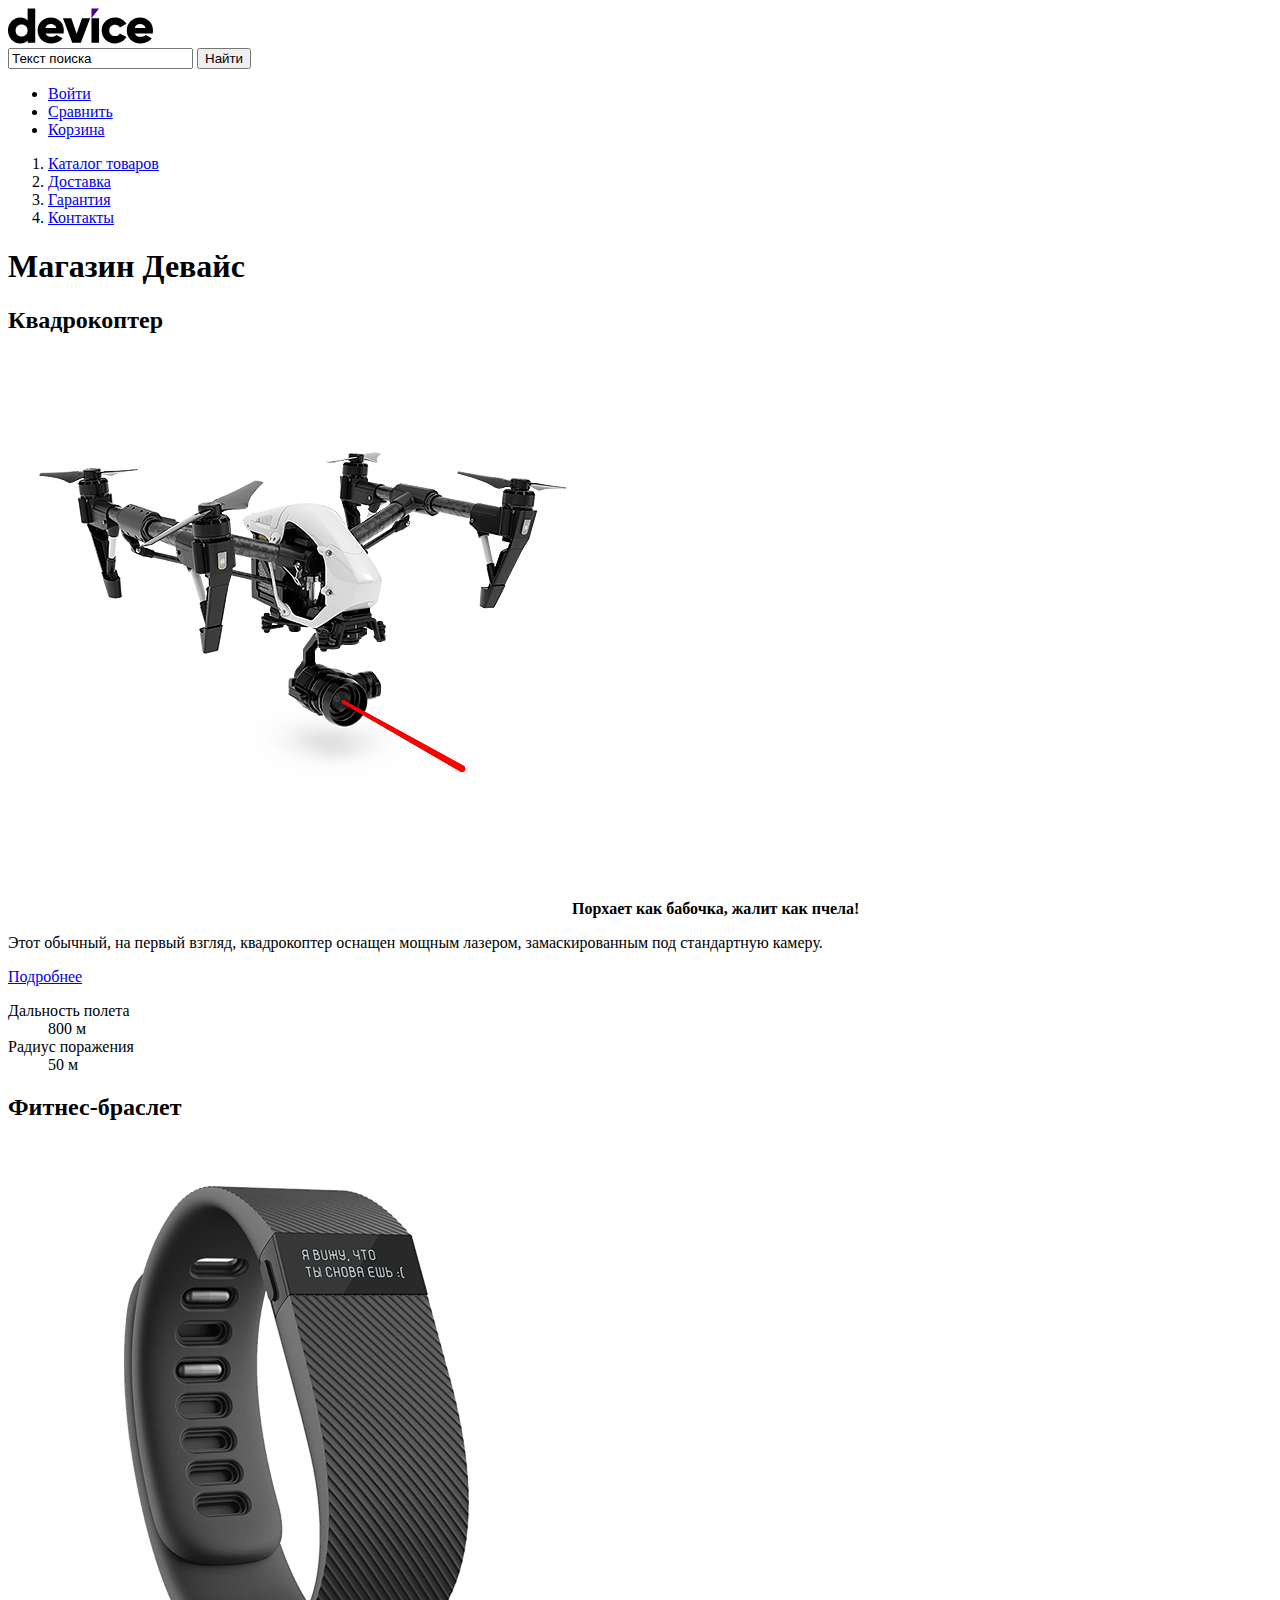
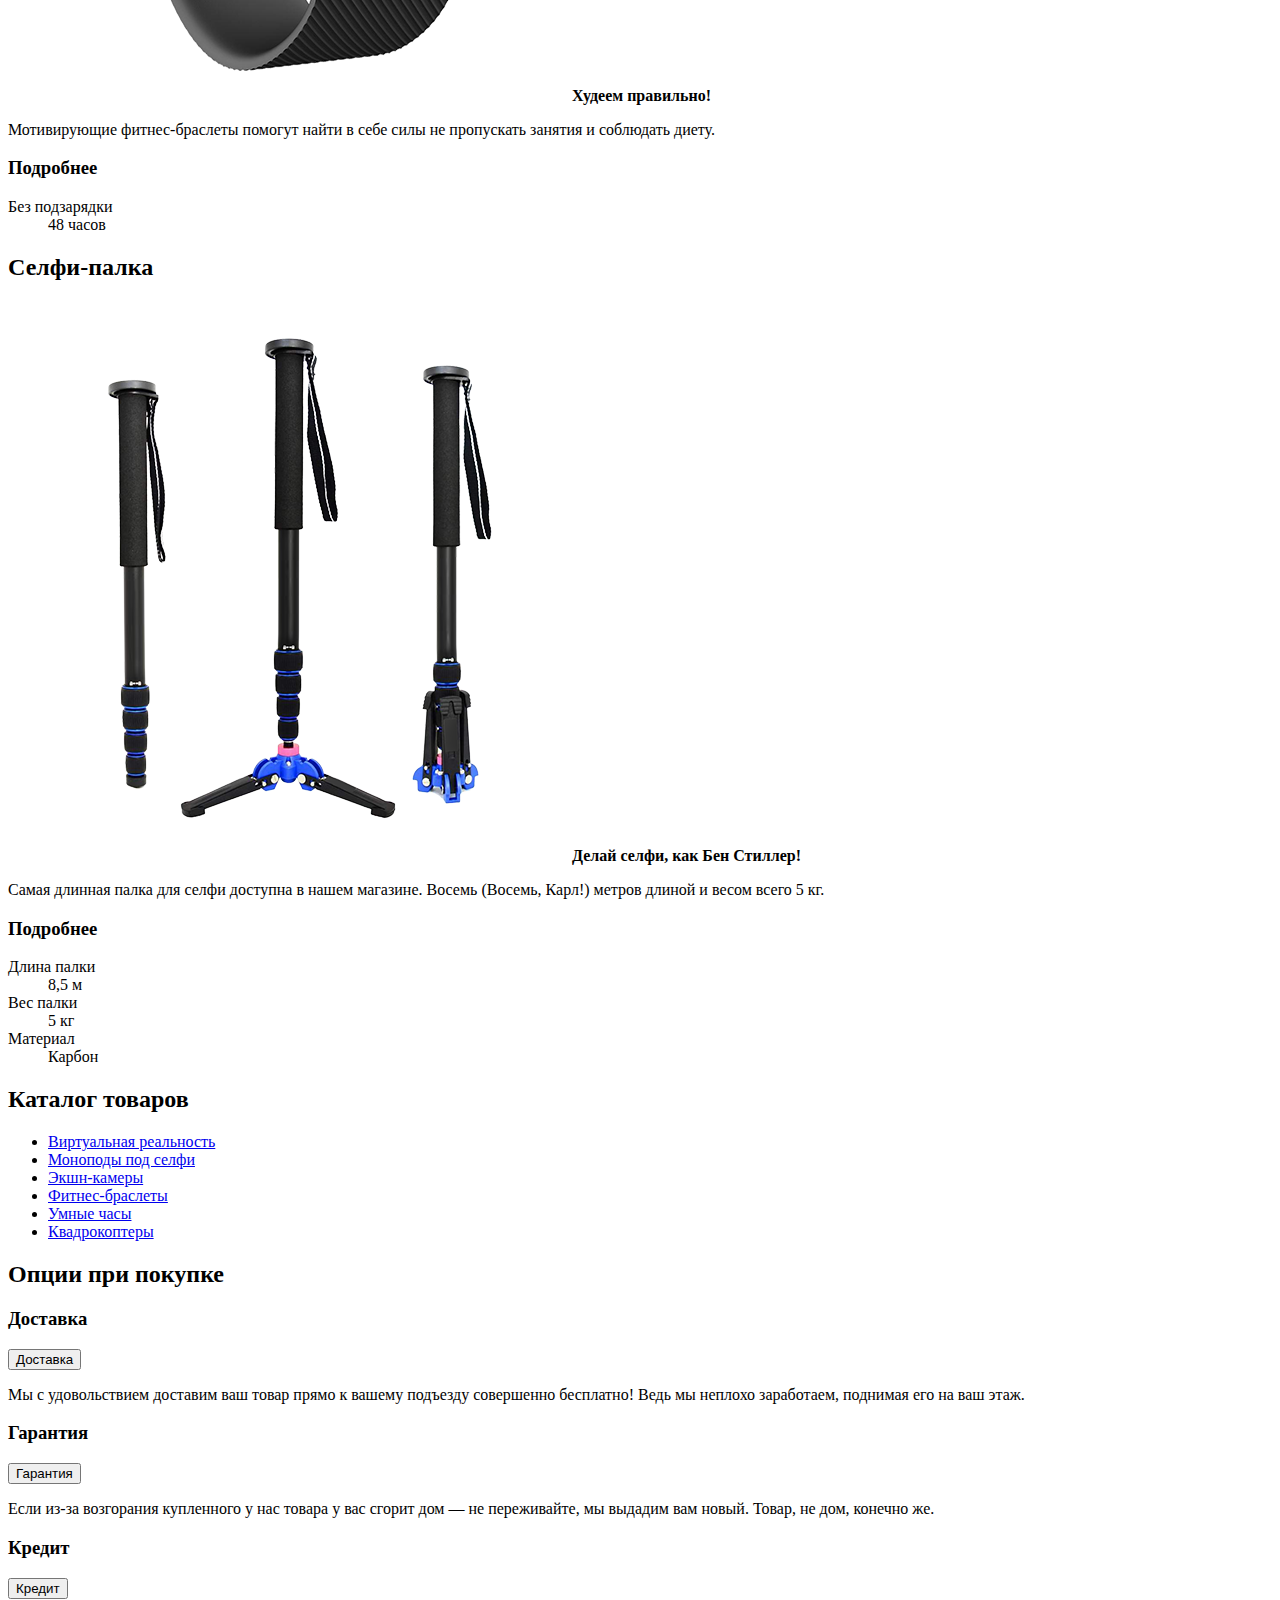
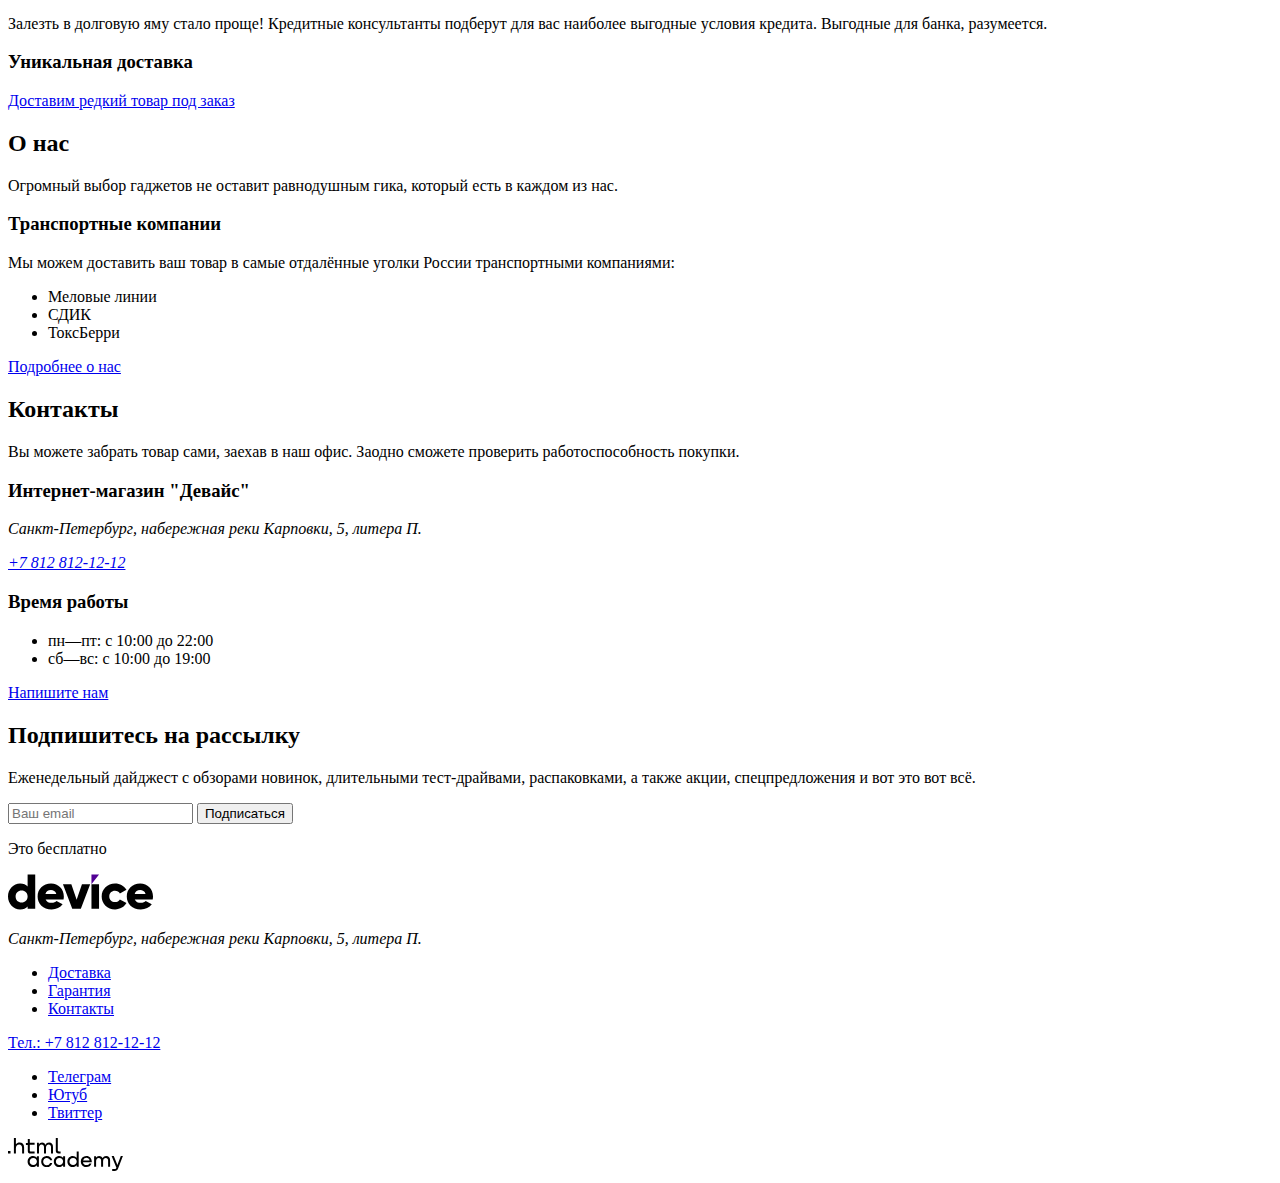
==== index.html @ fd59ac89 "add images" ====
<!DOCTYPE html>
<html lang="ru">
  <head>
    <meta charset="utf-8">
    <title>Девайс</title>
  </head>
  <body>
    <header class="page-header">
      <nav class="navigation">
        <a href="index.html"><img class="logo" src="images/device_logo.svg" width="145" height="36" alt="Логотип магазина Девайс"></a>
        <form class="search-form"><input type="search" value="Текст поиска" class="navigation-search">
        <input type="button" value="Найти">
        </form>
        <ul class="navigation-list navigation-user">
          <li class="navigation-item"><a class="navigation-link" href="#">Войти</a></li>
          <li class="navigation-item"><a class="navigation-link" href="#">Сравнить</a></li>
          <li class="navigation-item"><a class="navigation-link" href="#">Корзина</a></li>
        </ul>
        <ol class="navigation-list">
          <li class="navigation-item"><a class="'navigaion-link" href="catalog.html">Каталог товаров</a></li>
          <li class="'navigation-item"><a class="'navigaion-link" href="#">Доставка</a></li>
          <li class="navigation-item"><a class="'navigaion-link" href="#">Гарантия</a></li>
          <li class="navigation-item"><a class="'navigaion-link" href="#">Контакты</a></li>
        </ol>
      </nav>
    </header>
    <main class="main-index">
      <h1 class="shop-title visually-hidden">Магазин Девайс</h1>
      <section class="slider-1-description">
        <h2 class="slider-1-title visually-hidden">Квадрокоптер</h2>
        <img class="slider-1-image" src="images/quadrocopter.png" width="560" height="560" alt="Квадрокоптер">
        <strong class="slider-1-commercial-slogan">Порхает как бабочка, жалит как пчела!</strong>
        <p>Этот обычный, на первый взгляд, квадрокоптер оснащен мощным лазером, замаскированным под стандартную камеру.</p>
        <a class="slider-1-link" href="#">Подробнее</a>
        <dl class="slider-1-description-list">
          <dt class="slider-1-description-term"> Дальность полета</dt>
          <dd class="slider-1-description-definition">800 м</dd>
          <dd class="slider-1-description-definition">
          <dt class="slider-1-description-term">Радиус поражения</dt>
          <dd class="slider-1-description-definition">50 м</dd>
        </dl>
      </section>
      <section class="slider-2-description visually-hidden">          <!--Вопрос про visually hidden достаточно ли его указать только в section?-->
        <h2 class="slider-2-title">Фитнес-браслет</h2>
        <img class="slider-2-image" src="images/fitness_bracelet.png" width="560" height="560" alt="Фитнес-браслет">
        <strong class="slider-2-commercial-slogan">Худеем правильно!</strong>
        <p>Мотивирующие фитнес-браслеты помогут найти в себе силы не пропускать занятия и соблюдать диету.</p>
        <h3 class="slider-2-more-info">Подробнее</h3>
        <dl class="slider-2-description-list">
          <dt class="slider-2-description-term">Без подзарядки</dt>
          <dd class="slider-2-description-definition">48 часов</dd>
        </dl>
      </section>
      <section class="slider-3-description visually-hidden">
        <h2 class="slider-3-title">Селфи-палка</h2>
        <img class="slider-3-image" src="images/selfie_sticks.png" width="560" height="560" alt="Селфи-палки">
        <strong class="slider-3-commercial-slogan">Делай селфи, как Бен Стиллер!</strong>
        <p>Самая длинная палка для селфи доступна в нашем магазине. Восемь (Восемь, Карл!) метров длиной и весом всего 5 кг.</p>
        <h3 class="slider-3-more-info">Подробнее</h3>
        <dl class="slider-3-description-list">
          <dt class="slider-3-description-term">Длина палки</dt>
          <dd class="slider-3-description-definition">8,5 м</dd>
          <dt class="slider-3-description-term">Вес палки</dt>
          <dd class="slider-3-description-definition">5 кг</dd>
          <dt class="slider-3-description-term">Материал</dt>
          <dd class="slider-3-description-definition">Карбон</dd>
        </dl>
      </section>
      <section class="catalog-main">
        <h2 class="catalog-main-title visually-hidden">Каталог товаров</h2>
        <ul class="catalog-main-list">
          <li class="catalog-main-item"><a href="#"><img class="image" src="" alt="">Виртуальная реальность</a></li>
          <li class="catalog-main-item"><a href="#"><img class="image" src="" alt="">Моноподы под селфи</a></li>
          <li class="catalog-main-item"><a href="#"><img class="image" src="" alt="">Экшн-камеры</a></li>
          <li class="catalog-main-item"><a href="#"><img class="image" src="" alt="">Фитнес-браслеты</a></li>
          <li class="catalog-main-item"><a href="#"><img class="image" src="" alt="">Умные часы</a></li>
          <li class="catalog-main-item"><a href="#"><img class="image" src="" alt="">Квадрокоптеры</a></li>
        </ul>
      </section>
      <section class="options">
        <h2 class="options-title">Опции при покупке</h2>
        <h3 class="visually-hidden">Доставка</h3>
        <button class="options-delivery" type="button">
          <span class="options-delivery-text">Доставка</span>
        </button>
        <p class="options-delivery-info">Мы с удовольствием доставим ваш товар прямо к вашему подъезду совершенно бесплатно! 
          Ведь мы неплохо заработаем, поднимая его на ваш этаж.</p>
        <h3 class="visually-hidden">Гарантия</h3>
        <button class="options-guarantee" type="button">
          <span class="options-guarantee-text">Гарантия</span>
        </button>
        <p class="options-delivery-info">Если из-за возгорания купленного у нас товара у вас
          сгорит дом — не переживайте, мы выдадим вам новый. Товар, не дом, конечно же.</p>
        <h3 class="visually-hidden">Кредит</h3>
        <button class="options-credit" type="button">
          <span class="options-credit-text">Кредит</span>
        </button>
        <p class="options-delivery-info">Залезть в долговую яму стало проще! 
          Кредитные консультанты подберут для вас наиболее выгодные условия кредита. Выгодные для банка, разумеется.</p>  
      </section>
      <section class="unique-delivery">
        <h3 class="visually-hidden">Уникальная доставка</h3>
        <a class="unique-delivery-link" href="#">Доставим редкий товар под заказ</a>
      </section>
      <section class="about">
        <h2 class="about-title">О нас</h2>
        <p class="about-items-info"> Огромный выбор гаджетов не оставит равнодушным гика, который есть в каждом из нас.</p>
        <h3 class="about-subtitle visually-hidden">Транспортные компании</h3>
        <p class="about-delivery-info">Мы можем доставить ваш товар в самые отдалённые уголки России транспортными компаниями:</p>
        <ul class="about-delivery-list">
          <li class="about-delivery-item">Меловые линии</li>
          <li class="about-delivery-item">СДИК</li>
          <li class="about-delivery-item">ТоксБерри</li>
        </ul>
        <a class="about-link" href="#">Подробнее о нас</a>
      </section>
      <section class="contacts">
        <h2 class="contacts-title">Контакты</h2>
        <p class="contacts-pickup-info">Вы можете забрать товар сами, заехав в наш офис. Заодно сможете проверить работоспособность покупки.</p>
        <h3 class="contacts-subtitle">Интернет-магазин "Девайс"</h3>
        <address class="contacts-address">
          <p class="contacts-address-text">Санкт-Петербург, набережная реки Карповки, 5, литера П.</p>
          <a class="contacts-phone" href="tel:+78128121212">+7 812 812-12-12</a>
        </address>
        <h3 class="contacts-subtitle">Время работы</h3>
        <ul class="contacts-schedule">
          <li class="contacts-schedule-item">пн—пт: с 10:00 до 22:00</li>
          <li class="contacts-schedule-item">сб—вс: с 10:00 до 19:00</li>
        </ul>
        <a class="button button-write" href="#">Напишите нам</a>
      </section>
      <section class="subscription">
        <h2 class="subscription-title">Подпишитесь на рассылку</h2>
        <p class="subscription-info">Еженедельный дайджест с обзорами новинок,
          длительными тест-драйвами, распаковками, а также акции, спецпредложения и вот это вот всё.</p>
        <form class="subscription-form">
        <input type="email" id="email" name="email" placeholder="Ваш email">
        <button type="submit">Подписаться</button>
        </form>
        <p class="subscription-additional-info">Это бесплатно</p>
      </section>
    </main>
    <footer class="page-footer">
      <img class="footer=logo" src="images/device_logo.svg" width="145" height="36" alt="Логотип магазина Девайс">
      <address class="footer-adress">
        <p class="footer-adress-info">Санкт-Петербург, набережная реки Карповки, 5, литера П.</p>
      </address>
      <ul class="footer-list">
        <li class="footer-item"> <a class="footer-link" href="#">Доставка</a></li>
        <li class="footer-item"><a class="footer-link" href="#">Гарантия</a></li>
        <li class="footer-item"><a class="footer-link" href="#">Контакты</a></li>
      </ul>
      <a class="phone" href="tel:+78128121212"> Тел.: +7 812 812-12-12</a>

      <ul class="footer-social-list">
        <li class="footer-social-item">
          <a class="button" href="https://t.me/htmlacademy" target="_blank">
            <span class="visually hidden">Телеграм</span>
          </a>
        </li>
        <li class="footer-social-item">
          <a class="button" href="https://www.youtube.com/user/htmlacademyru" target="_blank">
            <span class="visually hidden">Ютуб</span>
          </a>
        </li>
        <li class="footer-social-item">
          <a class="button" href="https://twitter.com/htmlacademy_ru" target="_blank">
            <span class="visually hidden">Твиттер</span>
          </a>
        </li>
      </ul>
      <a class="htmlacademy-link" href="https://htmlacademy.ru/" target="_blank"><img class="logo-htmlacademy" src="images/htmlacademy_logo.svg" width="115" height="33" alt="Логотип Htmlacademy"></a>
    </footer>
  </body>
</html>
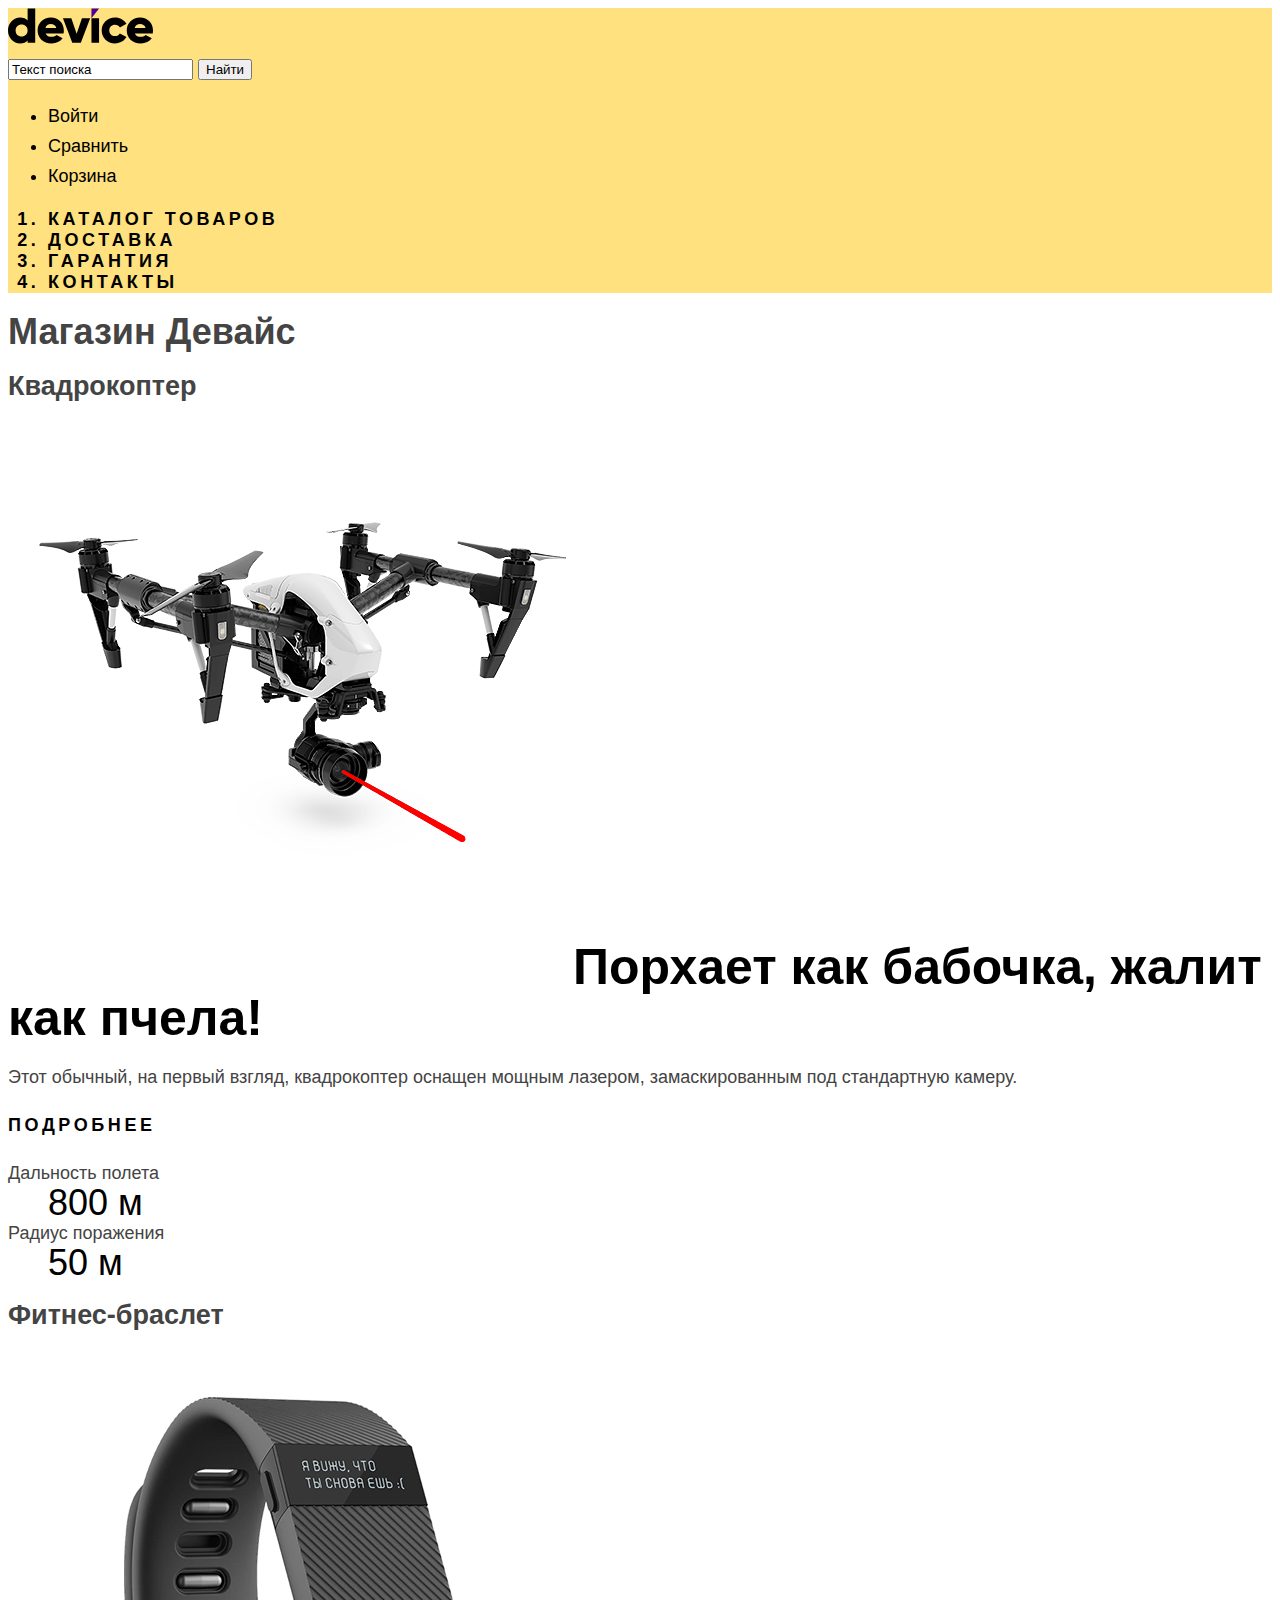
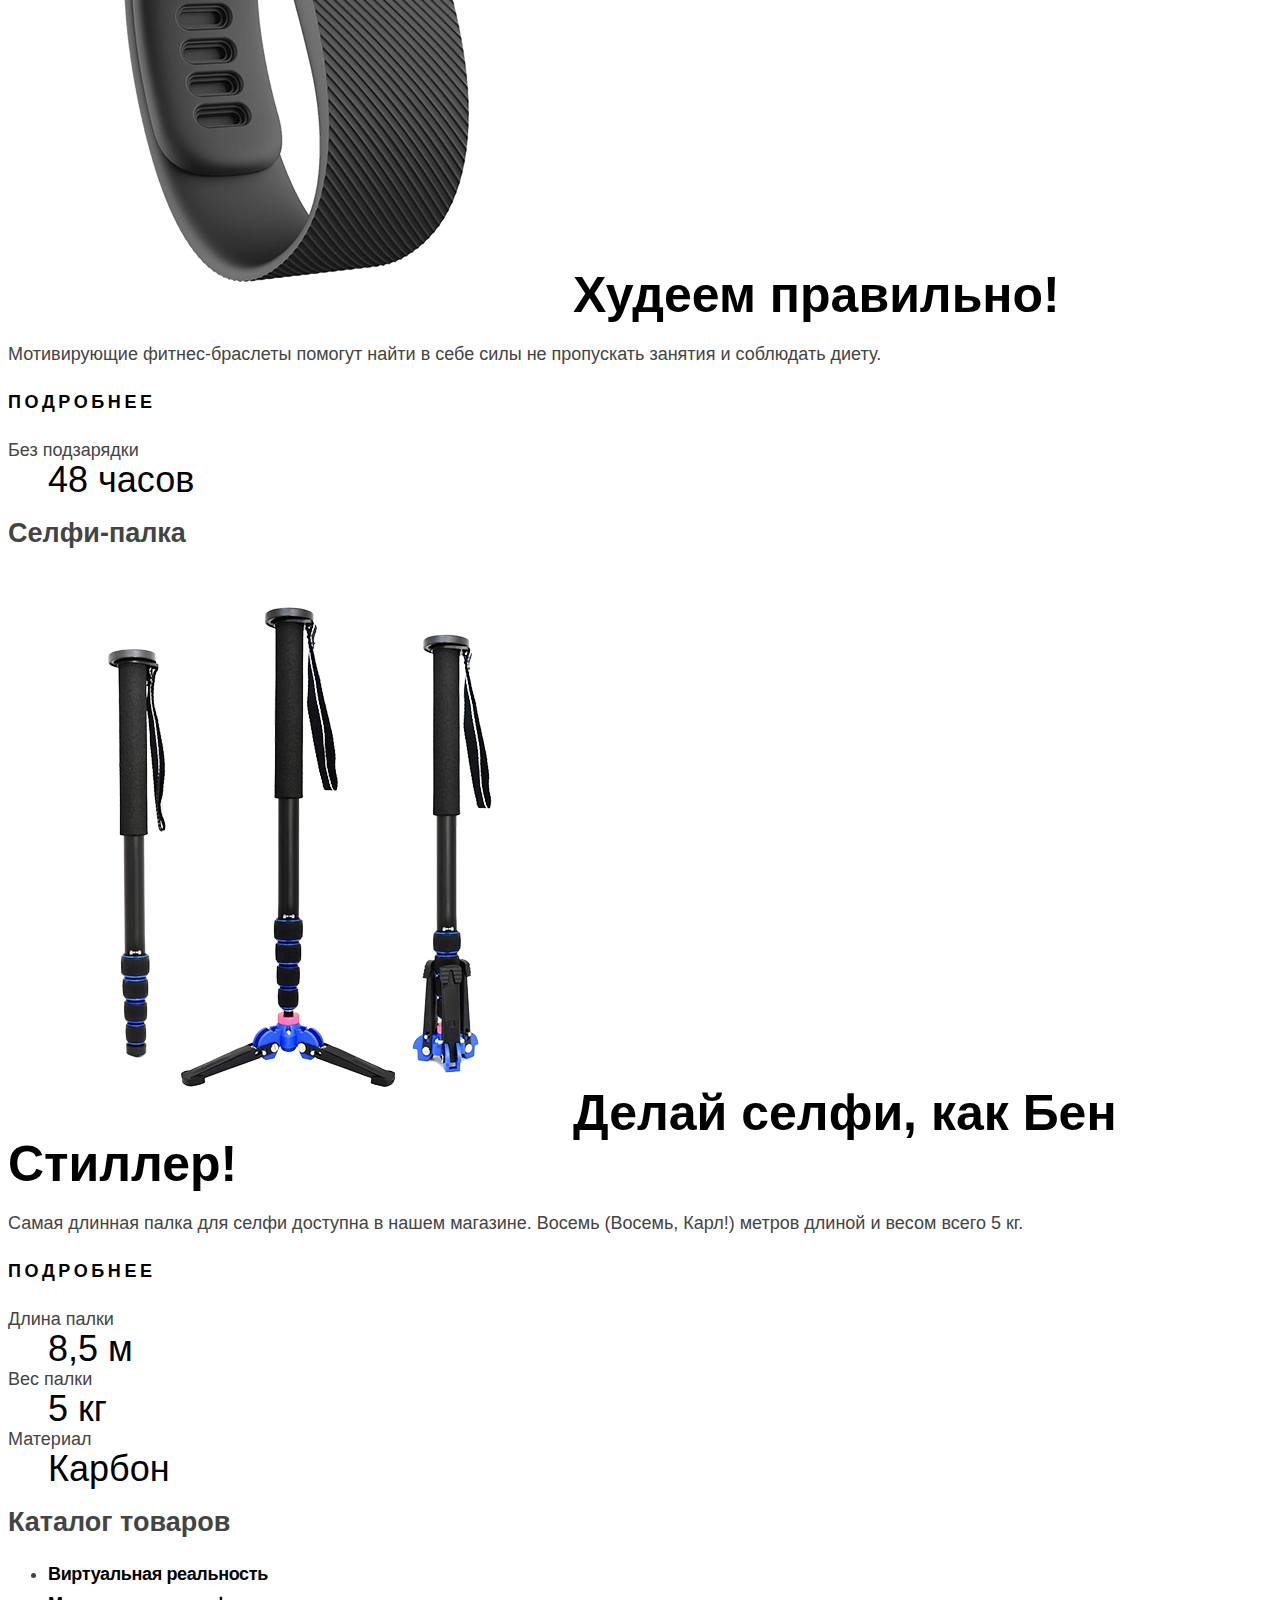
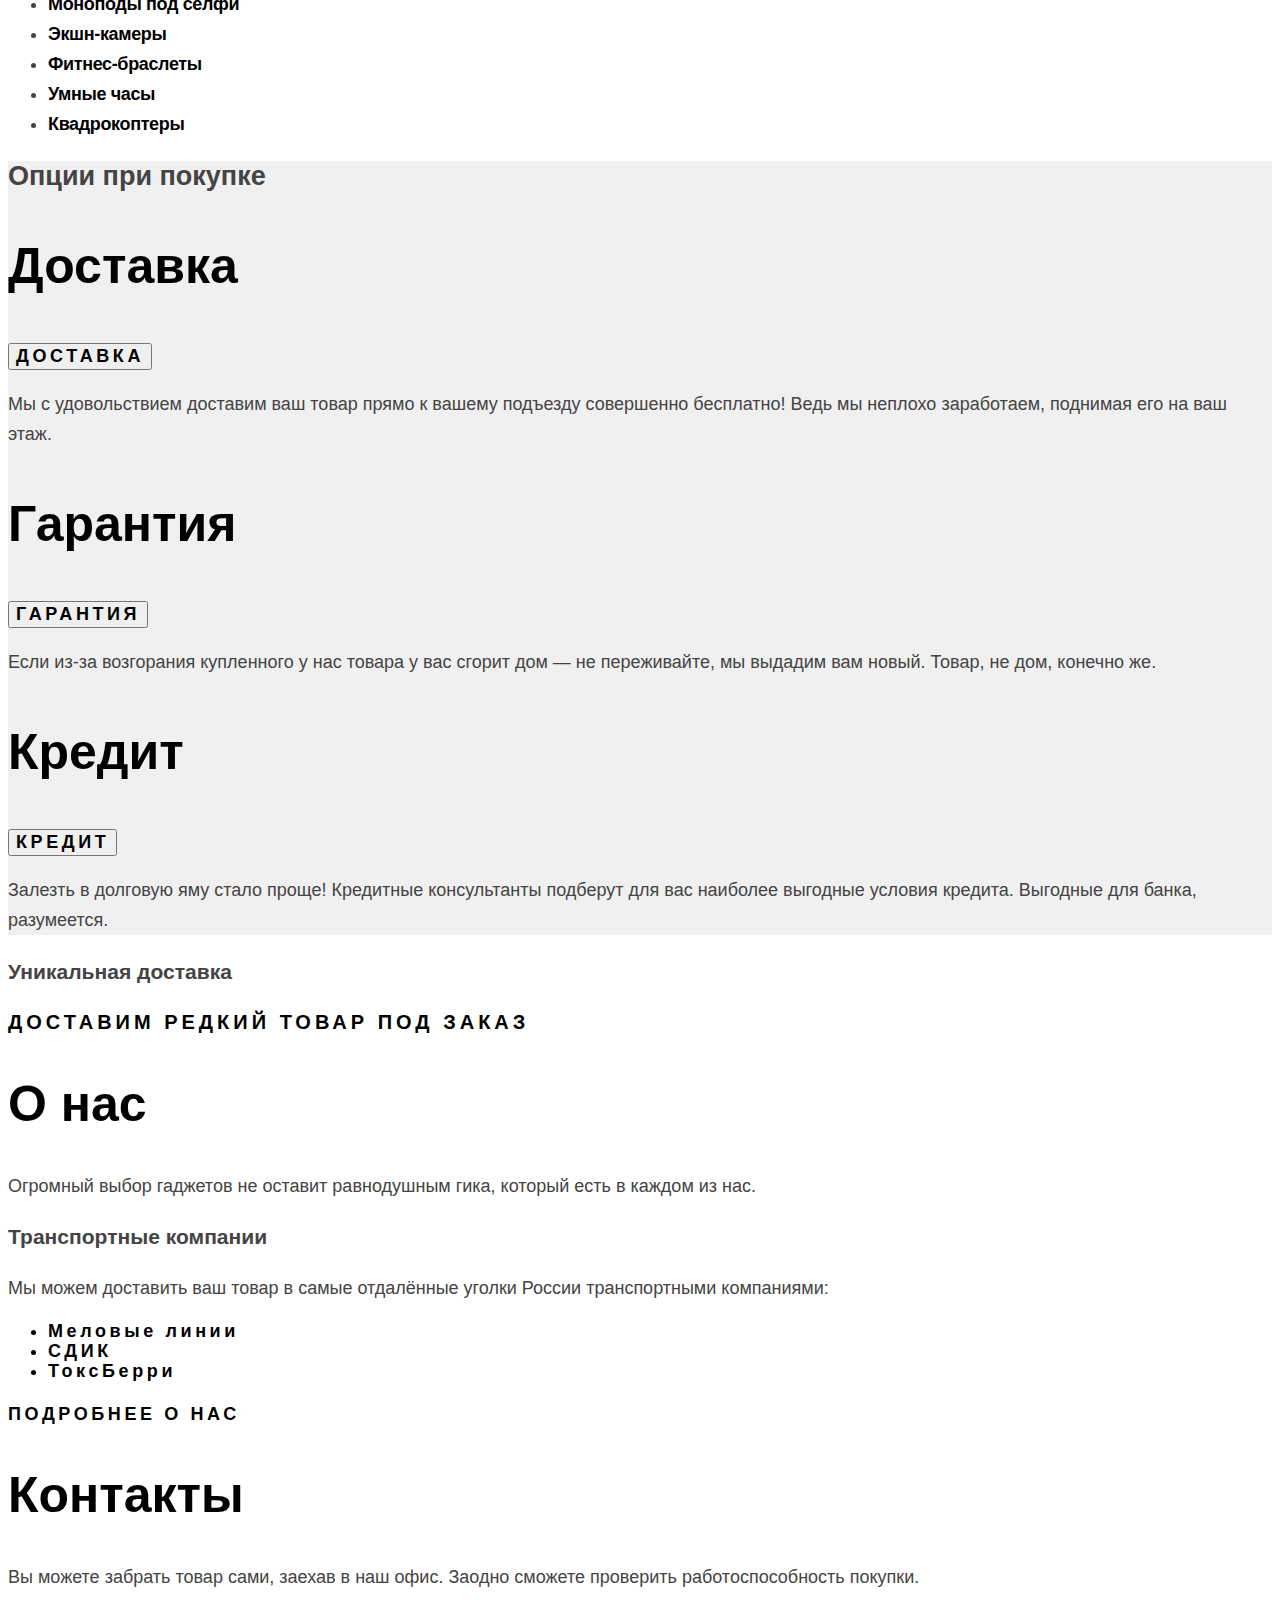
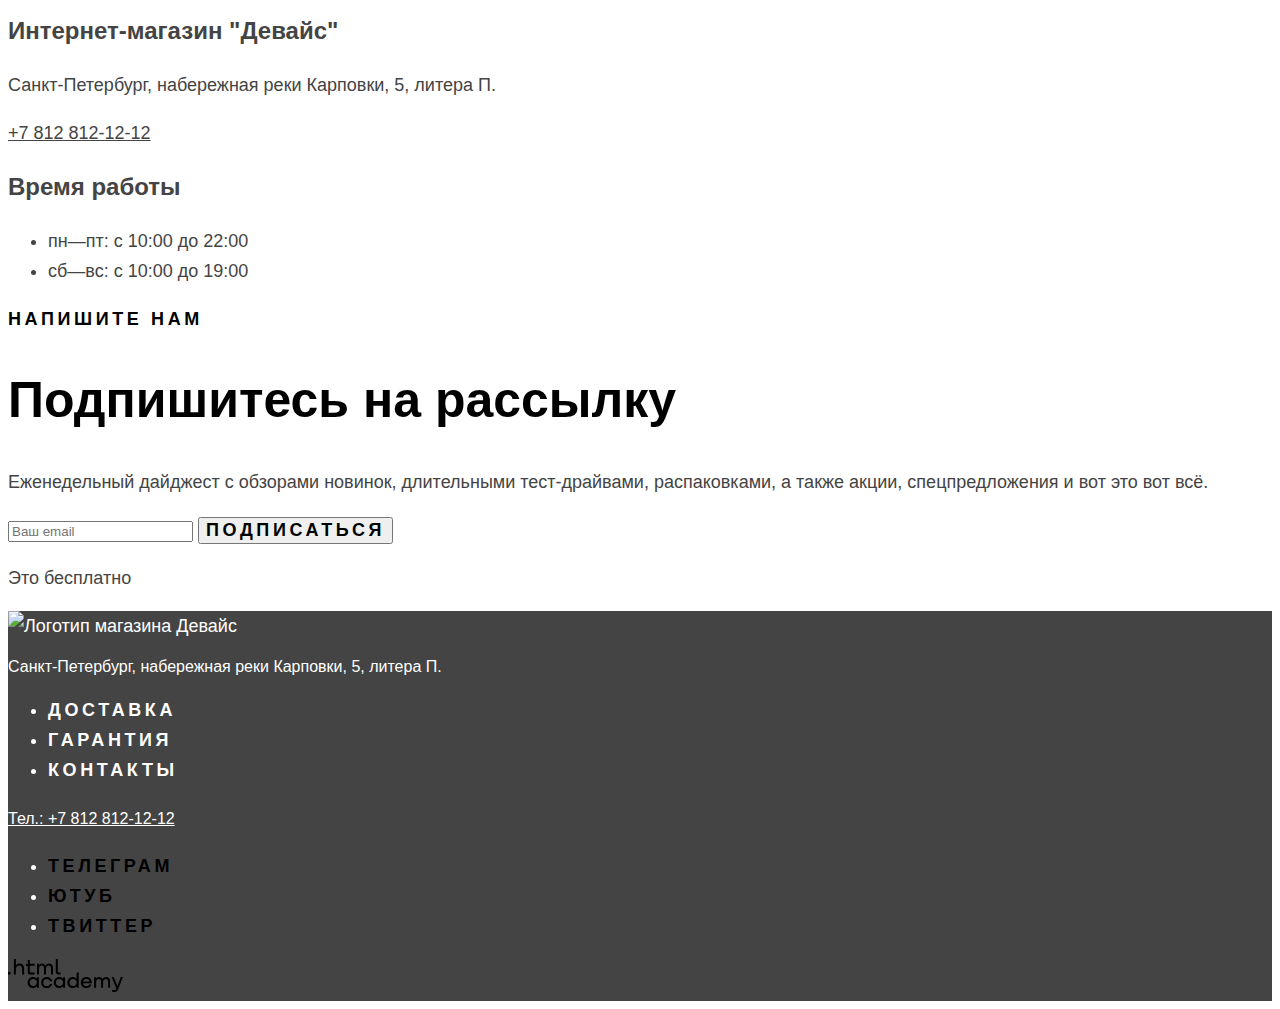
==== commit 98d31df7: "mistakes in classes (h3 and button) and styles" ====
--- a/index.html
+++ b/index.html
@@ -3,24 +3,25 @@
   <head>
     <meta charset="utf-8">
     <title>Девайс</title>
+    <link rel="stylesheet" href="styles/styles.css">
   </head>
   <body>
     <header class="page-header">
       <nav class="navigation">
         <a href="index.html"><img class="logo" src="images/device_logo.svg" width="145" height="36" alt="Логотип магазина Девайс"></a>
         <form class="search-form"><input type="search" value="Текст поиска" class="navigation-search">
-        <input type="button" value="Найти">
+          <input type="button" value="Найти">
         </form>
         <ul class="navigation-list navigation-user">
           <li class="navigation-item"><a class="navigation-link" href="#">Войти</a></li>
           <li class="navigation-item"><a class="navigation-link" href="#">Сравнить</a></li>
           <li class="navigation-item"><a class="navigation-link" href="#">Корзина</a></li>
         </ul>
-        <ol class="navigation-list">
-          <li class="navigation-item"><a class="'navigaion-link" href="catalog.html">Каталог товаров</a></li>
-          <li class="'navigation-item"><a class="'navigaion-link" href="#">Доставка</a></li>
-          <li class="navigation-item"><a class="'navigaion-link" href="#">Гарантия</a></li>
-          <li class="navigation-item"><a class="'navigaion-link" href="#">Контакты</a></li>
+        <ol class="navigation-list navigation-options">
+          <li class="navigation-item"><a class="navigation-link" href="catalog.html">Каталог товаров</a></li>
+          <li class="navigation-item"><a class="navigation-link" href="#">Доставка</a></li>
+          <li class="navigation-item"><a class="navigation-link" href="#">Гарантия</a></li>
+          <li class="navigation-item"><a class="navigation-link" href="#">Контакты</a></li>
         </ol>
       </nav>
     </header>
@@ -29,81 +30,84 @@
       <section class="slider-1-description">
         <h2 class="slider-1-title visually-hidden">Квадрокоптер</h2>
         <img class="slider-1-image" src="images/quadrocopter.png" width="560" height="560" alt="Квадрокоптер">
-        <strong class="slider-1-commercial-slogan">Порхает как бабочка, жалит как пчела!</strong>
-        <p>Этот обычный, на первый взгляд, квадрокоптер оснащен мощным лазером, замаскированным под стандартную камеру.</p>
-        <a class="slider-1-link" href="#">Подробнее</a>
-        <dl class="slider-1-description-list">
-          <dt class="slider-1-description-term"> Дальность полета</dt>
-          <dd class="slider-1-description-definition">800 м</dd>
-          <dd class="slider-1-description-definition">
-          <dt class="slider-1-description-term">Радиус поражения</dt>
-          <dd class="slider-1-description-definition">50 м</dd>
+        <strong class="section-title">Порхает как бабочка, жалит как пчела!</strong>
+        <p class="section-text">Этот обычный, на первый взгляд, квадрокоптер оснащен мощным лазером, замаскированным под стандартную камеру.</p>
+        <a class="button slider-link" href="#">Подробнее</a>
+        <dl class="description-list">
+          <dt class="description-term"> Дальность полета</dt>
+          <dd class="description-definition">800 м</dd>
+          <dd class="description-definition">
+          <dt class="description-term">Радиус поражения</dt>
+          <dd class="description-definition">50 м</dd>
         </dl>
       </section>
       <section class="slider-2-description visually-hidden">          <!--Вопрос про visually hidden достаточно ли его указать только в section?-->
         <h2 class="slider-2-title">Фитнес-браслет</h2>
         <img class="slider-2-image" src="images/fitness_bracelet.png" width="560" height="560" alt="Фитнес-браслет">
-        <strong class="slider-2-commercial-slogan">Худеем правильно!</strong>
-        <p>Мотивирующие фитнес-браслеты помогут найти в себе силы не пропускать занятия и соблюдать диету.</p>
-        <h3 class="slider-2-more-info">Подробнее</h3>
-        <dl class="slider-2-description-list">
-          <dt class="slider-2-description-term">Без подзарядки</dt>
-          <dd class="slider-2-description-definition">48 часов</dd>
+        <strong class="section-title">Худеем правильно!</strong>
+        <p class="section-text">Мотивирующие фитнес-браслеты помогут найти в себе силы не пропускать занятия и соблюдать диету.</p>
+        <a class="button slider-link" href="#">Подробнее</a>
+        <dl class="description-list">
+          <dt class="description-term">Без подзарядки</dt>
+          <dd class="description-definition">48 часов</dd>
         </dl>
       </section>
       <section class="slider-3-description visually-hidden">
         <h2 class="slider-3-title">Селфи-палка</h2>
         <img class="slider-3-image" src="images/selfie_sticks.png" width="560" height="560" alt="Селфи-палки">
-        <strong class="slider-3-commercial-slogan">Делай селфи, как Бен Стиллер!</strong>
-        <p>Самая длинная палка для селфи доступна в нашем магазине. Восемь (Восемь, Карл!) метров длиной и весом всего 5 кг.</p>
-        <h3 class="slider-3-more-info">Подробнее</h3>
-        <dl class="slider-3-description-list">
-          <dt class="slider-3-description-term">Длина палки</dt>
-          <dd class="slider-3-description-definition">8,5 м</dd>
-          <dt class="slider-3-description-term">Вес палки</dt>
-          <dd class="slider-3-description-definition">5 кг</dd>
-          <dt class="slider-3-description-term">Материал</dt>
-          <dd class="slider-3-description-definition">Карбон</dd>
+        <strong class="section-title">Делай селфи, как Бен Стиллер!</strong>
+        <p class="section-text">Самая длинная палка для селфи доступна в нашем магазине. Восемь (Восемь, Карл!) метров длиной и весом всего 5 кг.</p>
+        <a class="button slider-link" href="#">Подробнее</a>
+        <dl class="description-list">
+          <dt class="description-term">Длина палки</dt>
+          <dd class="description-definition">8,5 м</dd>
+          <dt class="description-term">Вес палки</dt>
+          <dd class="description-definition">5 кг</dd>
+          <dt class="description-term">Материал</dt>
+          <dd class="description-definition">Карбон</dd>
         </dl>
       </section>
       <section class="catalog-main">
         <h2 class="catalog-main-title visually-hidden">Каталог товаров</h2>
         <ul class="catalog-main-list">
-          <li class="catalog-main-item"><a href="#"><img class="image" src="" alt="">Виртуальная реальность</a></li>
-          <li class="catalog-main-item"><a href="#"><img class="image" src="" alt="">Моноподы под селфи</a></li>
-          <li class="catalog-main-item"><a href="#"><img class="image" src="" alt="">Экшн-камеры</a></li>
-          <li class="catalog-main-item"><a href="#"><img class="image" src="" alt="">Фитнес-браслеты</a></li>
-          <li class="catalog-main-item"><a href="#"><img class="image" src="" alt="">Умные часы</a></li>
-          <li class="catalog-main-item"><a href="#"><img class="image" src="" alt="">Квадрокоптеры</a></li>
+          <li class="catalog-main-item"><a class="button-catalog-link" href="#">Виртуальная реальность</a></li>
+          <li class="catalog-main-item"><a class="button-catalog-link" href="#">Моноподы под селфи</a></li>
+          <li class="catalog-main-item"><a class="button-catalog-link" href="#">Экшн-камеры</a></li>
+          <li class="catalog-main-item"><a class="button-catalog-link" href="#">Фитнес-браслеты</a></li>
+          <li class="catalog-main-item"><a class="button-catalog-link" href="#">Умные часы</a></li>
+          <li class="catalog-main-item"><a class="button-catalog-link" href="#">Квадрокоптеры</a></li>
         </ul>
       </section>
       <section class="options">
         <h2 class="options-title">Опции при покупке</h2>
-        <h3 class="visually-hidden">Доставка</h3>
-        <button class="options-delivery" type="button">
-          <span class="options-delivery-text">Доставка</span>
+        <h3 class="visually-hidden section-title">Доставка</h3>
+        <button class="button options-delivery" type="button">
+          <span class="button">Доставка</span>
         </button>
         <p class="options-delivery-info">Мы с удовольствием доставим ваш товар прямо к вашему подъезду совершенно бесплатно! 
-          Ведь мы неплохо заработаем, поднимая его на ваш этаж.</p>
-        <h3 class="visually-hidden">Гарантия</h3>
-        <button class="options-guarantee" type="button">
-          <span class="options-guarantee-text">Гарантия</span>
+          Ведь мы неплохо заработаем, поднимая его на ваш этаж.
+        </p>
+        <h3 class="visually-hidden section-title">Гарантия</h3>
+        <button class="button options-guarantee" type="button">
+          <span class="button">Гарантия</span>
         </button>
         <p class="options-delivery-info">Если из-за возгорания купленного у нас товара у вас
-          сгорит дом — не переживайте, мы выдадим вам новый. Товар, не дом, конечно же.</p>
-        <h3 class="visually-hidden">Кредит</h3>
-        <button class="options-credit" type="button">
-          <span class="options-credit-text">Кредит</span>
+          сгорит дом — не переживайте, мы выдадим вам новый. Товар, не дом, конечно же.
+        </p>
+        <h3 class="visually-hidden section-title">Кредит</h3>
+        <button class="button options-credit" type="button">
+          <span class="button">Кредит</span>
         </button>
         <p class="options-delivery-info">Залезть в долговую яму стало проще! 
-          Кредитные консультанты подберут для вас наиболее выгодные условия кредита. Выгодные для банка, разумеется.</p>  
+          Кредитные консультанты подберут для вас наиболее выгодные условия кредита. Выгодные для банка, разумеется.
+        </p>  
       </section>
       <section class="unique-delivery">
         <h3 class="visually-hidden">Уникальная доставка</h3>
         <a class="unique-delivery-link" href="#">Доставим редкий товар под заказ</a>
       </section>
       <section class="about">
-        <h2 class="about-title">О нас</h2>
+        <h2 class="section-title">О нас</h2>
         <p class="about-items-info"> Огромный выбор гаджетов не оставит равнодушным гика, который есть в каждом из нас.</p>
         <h3 class="about-subtitle visually-hidden">Транспортные компании</h3>
         <p class="about-delivery-info">Мы можем доставить ваш товар в самые отдалённые уголки России транспортными компаниями:</p>
@@ -112,10 +116,10 @@
           <li class="about-delivery-item">СДИК</li>
           <li class="about-delivery-item">ТоксБерри</li>
         </ul>
-        <a class="about-link" href="#">Подробнее о нас</a>
+        <a class="button about-link" href="#">Подробнее о нас</a>
       </section>
       <section class="contacts">
-        <h2 class="contacts-title">Контакты</h2>
+        <h2 class="section-title">Контакты</h2>
         <p class="contacts-pickup-info">Вы можете забрать товар сами, заехав в наш офис. Заодно сможете проверить работоспособность покупки.</p>
         <h3 class="contacts-subtitle">Интернет-магазин "Девайс"</h3>
         <address class="contacts-address">
@@ -130,28 +134,28 @@
         <a class="button button-write" href="#">Напишите нам</a>
       </section>
       <section class="subscription">
-        <h2 class="subscription-title">Подпишитесь на рассылку</h2>
+        <h2 class="section-title">Подпишитесь на рассылку</h2>
         <p class="subscription-info">Еженедельный дайджест с обзорами новинок,
-          длительными тест-драйвами, распаковками, а также акции, спецпредложения и вот это вот всё.</p>
+          длительными тест-драйвами, распаковками, а также акции, спецпредложения и вот это вот всё.
+        </p>
         <form class="subscription-form">
-        <input type="email" id="email" name="email" placeholder="Ваш email">
-        <button type="submit">Подписаться</button>
+          <input type="email" id="email" name="email" placeholder="Ваш email">
+          <button type="submit" class="button subscription-button">Подписаться</button>
         </form>
         <p class="subscription-additional-info">Это бесплатно</p>
       </section>
     </main>
     <footer class="page-footer">
-      <img class="footer=logo" src="images/device_logo.svg" width="145" height="36" alt="Логотип магазина Девайс">
-      <address class="footer-adress">
-        <p class="footer-adress-info">Санкт-Петербург, набережная реки Карповки, 5, литера П.</p>
+      <img class="footer-logo" src="images/device_logo_yellow.svg" width="145" height="36" alt="Логотип магазина Девайс">
+      <address class="footer-address">
+        <p class="footer-address-info">Санкт-Петербург, набережная реки Карповки, 5, литера П.</p>
       </address>
       <ul class="footer-list">
-        <li class="footer-item"> <a class="footer-link" href="#">Доставка</a></li>
-        <li class="footer-item"><a class="footer-link" href="#">Гарантия</a></li>
-        <li class="footer-item"><a class="footer-link" href="#">Контакты</a></li>
+        <li class="footer-item"> <a class="button footer-link" href="#">Доставка</a></li>
+        <li class="footer-item"><a class="button button footer-link" href="#">Гарантия</a></li>
+        <li class="footer-item"><a class="button footer-link" href="#">Контакты</a></li>
       </ul>
       <a class="phone" href="tel:+78128121212"> Тел.: +7 812 812-12-12</a>
-
       <ul class="footer-social-list">
         <li class="footer-social-item">
           <a class="button" href="https://t.me/htmlacademy" target="_blank">
--- a/styles/styles.css
+++ b/styles/styles.css
@@ -0,0 +1,203 @@
+@font-face {
+  font-family: "Raleway";
+  font-style: normal;
+  font-weight: 800;
+  src: url("../fonts/raleway/raleway-800.woff2") format("woff2");
+  font-display: swap;
+}
+
+@font-face {
+  font-family: "Rubik";
+  font-style: normal;
+  font-weight: 400;
+  src: url("../fonts/rubik/rubik-400.woff2") format("woff2");
+  font-display: swap;
+}
+
+@font-face {
+  font-family: "Rubik";
+  font-style: normal;
+  font-weight: 700;
+  src: url("../fonts/rubik/rubik-700.woff2") format("woff2");
+  font-display: swap;
+}
+
+body {
+  font-family: "Rubik", sans-serif;
+  font-weight: 400;
+  font-size: 18px;
+  line-height: 30px;
+  color: #444444;
+  background-color: #FFFFFF;
+}
+
+.page-header {
+  background-color: #FFE17F;
+  color: #000000;
+}
+
+.navigation-link {
+  color: inherit;
+  text-decoration: none;
+}
+
+.navigation-options {
+  font-family: "Raleway", sans-serif;
+  font-style: normal;
+  font-weight: 800;
+  line-height: 21px;
+  text-transform: uppercase;
+  color: #000000;
+  letter-spacing: 0.2em;
+}
+
+.options {
+background-color:#F0F0F0;
+}
+
+.section-title {
+  font-family: "Raleway", sans-serif;
+  font-style: normal;
+  font-weight: 800;
+  font-size: 50px;
+  line-height: 50px;
+  color: #000000;
+}
+
+.button {
+  font-family: 'Raleway', sans-serif;
+  font-style: normal;
+  font-weight: 800;
+  font-size: 18px;
+  line-height: 21px;
+  text-align: center;
+  text-transform: uppercase;
+  letter-spacing: 0.2em;
+  color: #000000;
+  text-decoration: none;
+}
+
+.button-catalog-link {
+  font-family: "Raleway", sans-serif;
+  font-style: normal;
+  font-weight: 800;
+  font-size: 18px;
+  line-height: 24px;
+  letter-spacing: -0.02em;
+  color: #000000;
+  text-decoration: none;
+}
+
+
+.unique-delivery-link {
+  font-family: 'Raleway', sans-serif;
+  font-style: normal;
+  font-weight: 800;
+  font-size: 20px;
+  line-height: 23px;
+  text-align: center;
+  text-transform: uppercase;
+  letter-spacing: 0.2em;
+  color: #000000;
+  text-decoration: none;
+}
+
+.description-definition {
+  font-size: 36px;
+  color: #000000;
+}
+
+.about-delivery-item, .catalog-filter-option {
+  font-weight: 700;
+  line-height: 20px;
+  color: #000000;
+  letter-spacing: 0.2em;
+}
+
+.product-card-title {
+  font-weight: 700;
+  font-size: 18px;
+  line-height: 20px;
+  letter-spacing: -0.02em;
+  
+}
+
+.main-inner {
+  color: #000000;
+}
+
+.control-input {
+  font-size: 16px;
+  line-height: 19px;
+}
+
+.catalog-products {
+  background-color: #F0F0F0;
+}
+
+.product-list, .button-pagination-show-more {
+  background-color: #FFFFFF;
+}
+
+.breadcrumbs-link {
+  font-size: 16px;
+  line-height: 19px;
+  color: inherit;
+  text-decoration: none;
+}
+
+.catalog-filter-title, .button-pagination-show-more {
+  font-family: "Raleway", sans-serif;
+  font-style: normal;
+  font-weight: 800;
+  font-size: 16px;
+  line-height: 19px;
+  text-transform: uppercase;
+  letter-spacing: 0.2em;
+}
+
+.button-pagination-show-more {
+  text-align: center;
+}
+
+.product-card-link {
+  text-decoration: none;
+  color:#000000;
+}
+
+.product-card-price {
+  line-height: 21px;
+  text-align: right;
+  color:#444444;
+}
+
+.pagination-link {
+  font-size: 16px;
+  line-height: 20px;
+  text-align: center;
+  color: #444444;
+}
+
+.contacts-subtitle {
+  font-weight: 700;
+  font-size: 24px;
+  line-height: 30px;
+}
+
+.page-footer {
+  background-color: #444444;
+  color:#FFFFFF;
+}
+
+.contacts-phone, .footer-link, .phone {
+  color: inherit;
+}
+
+.footer-address, .contacts-address {
+  font-style: normal;
+}
+
+.footer-address, .phone {
+  font-size: 16px;
+  line-height: 20px;
+}
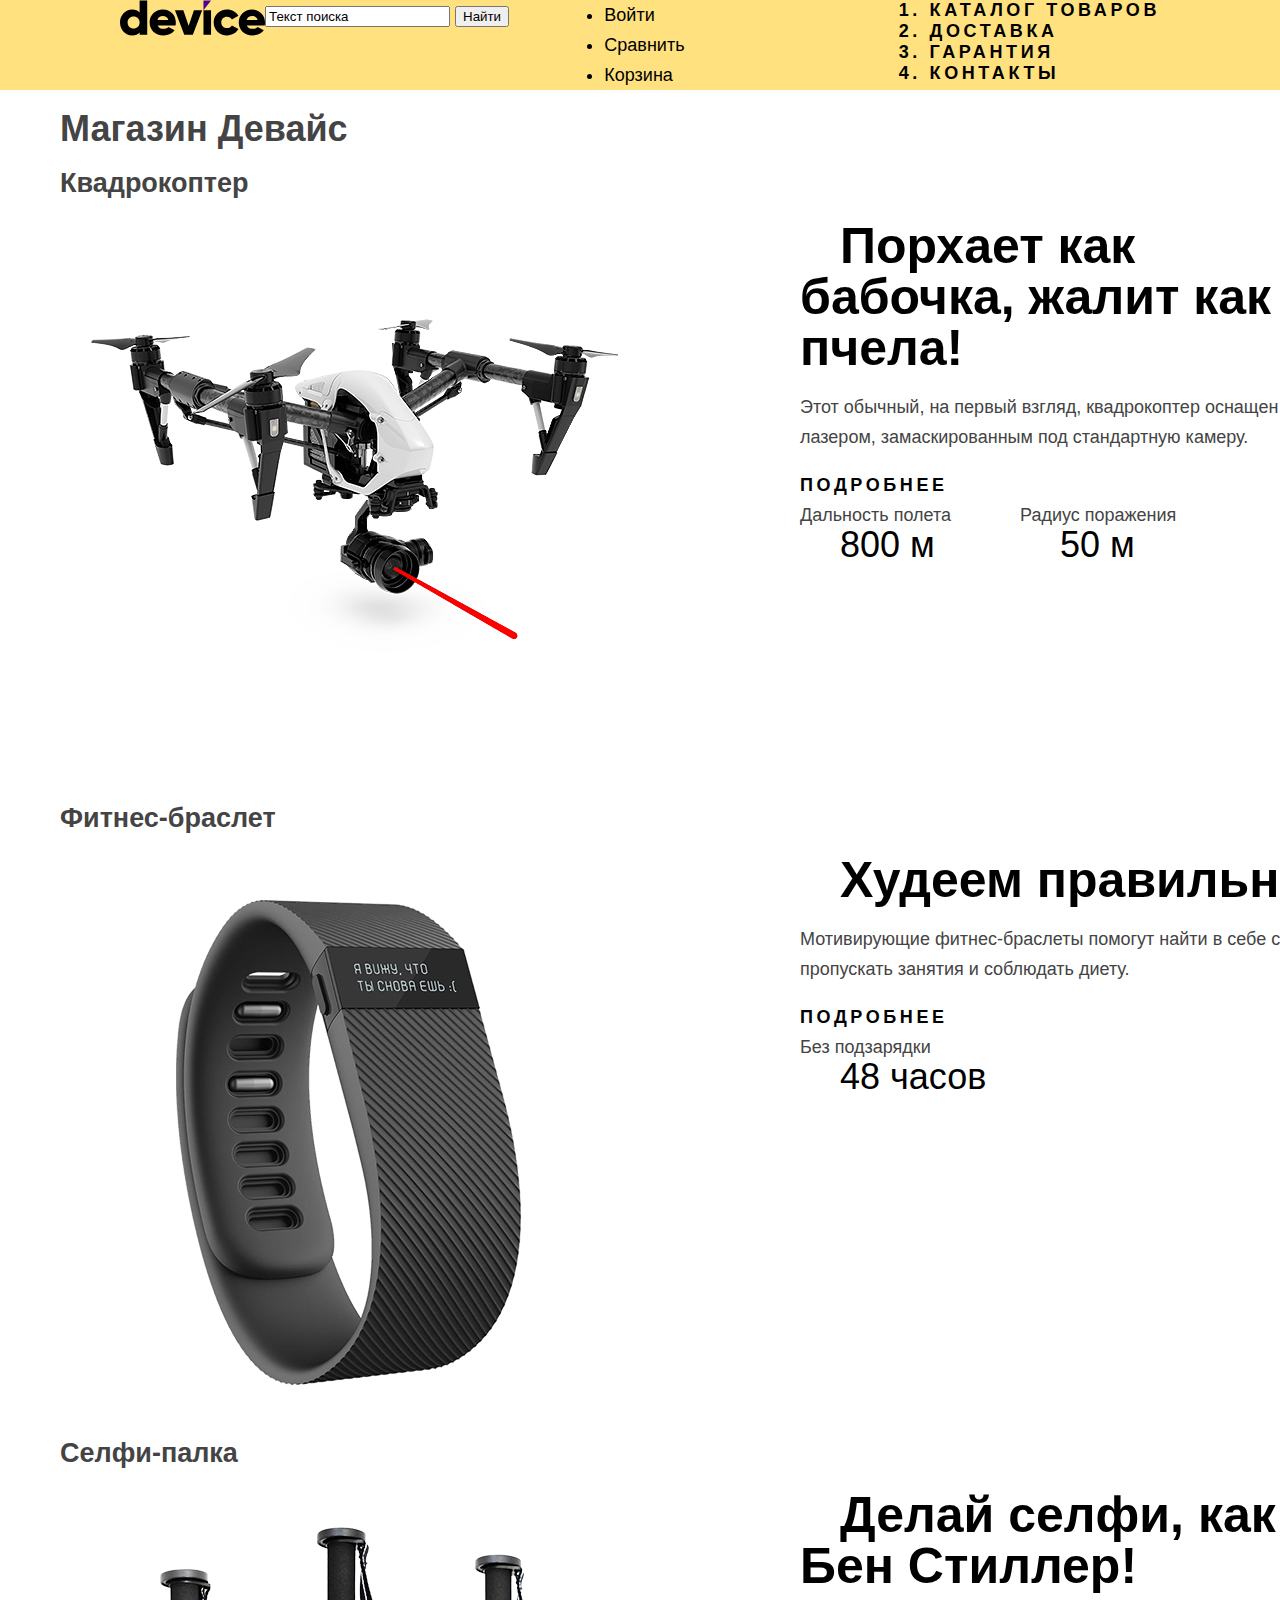
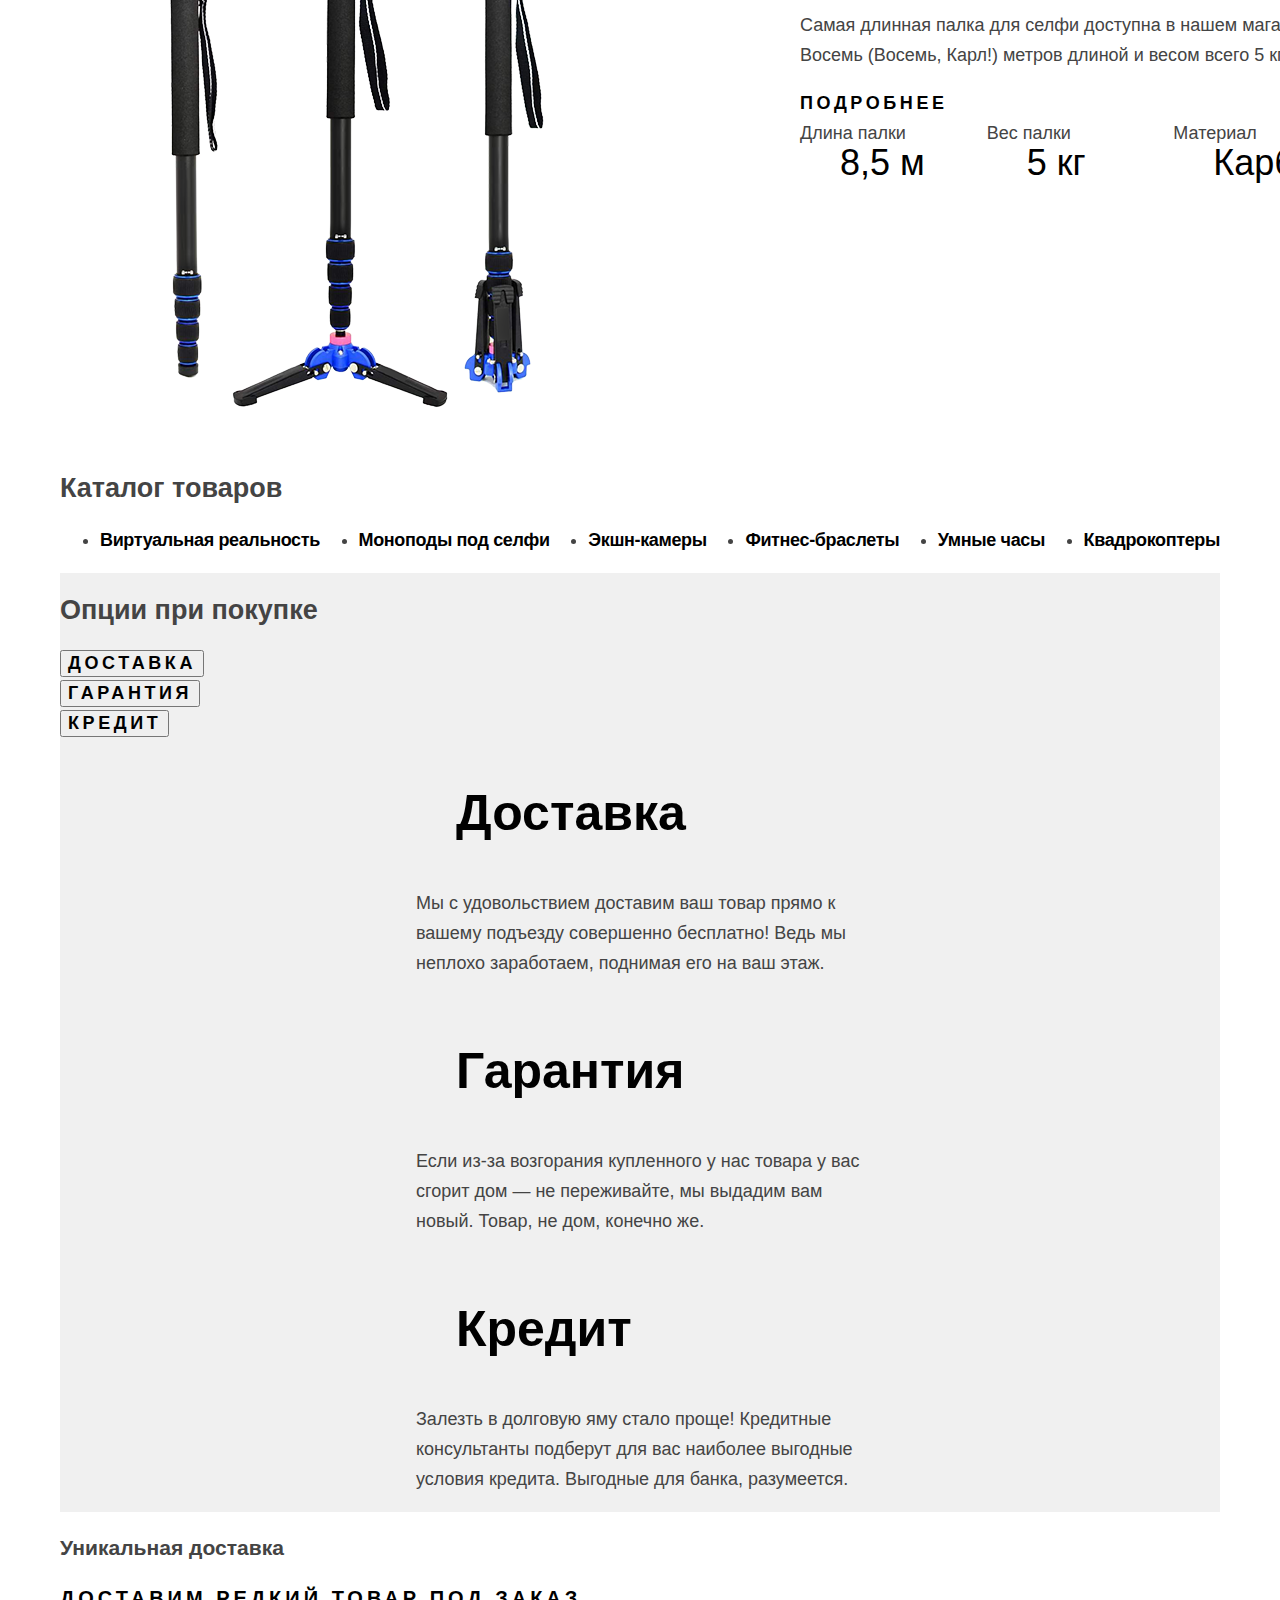
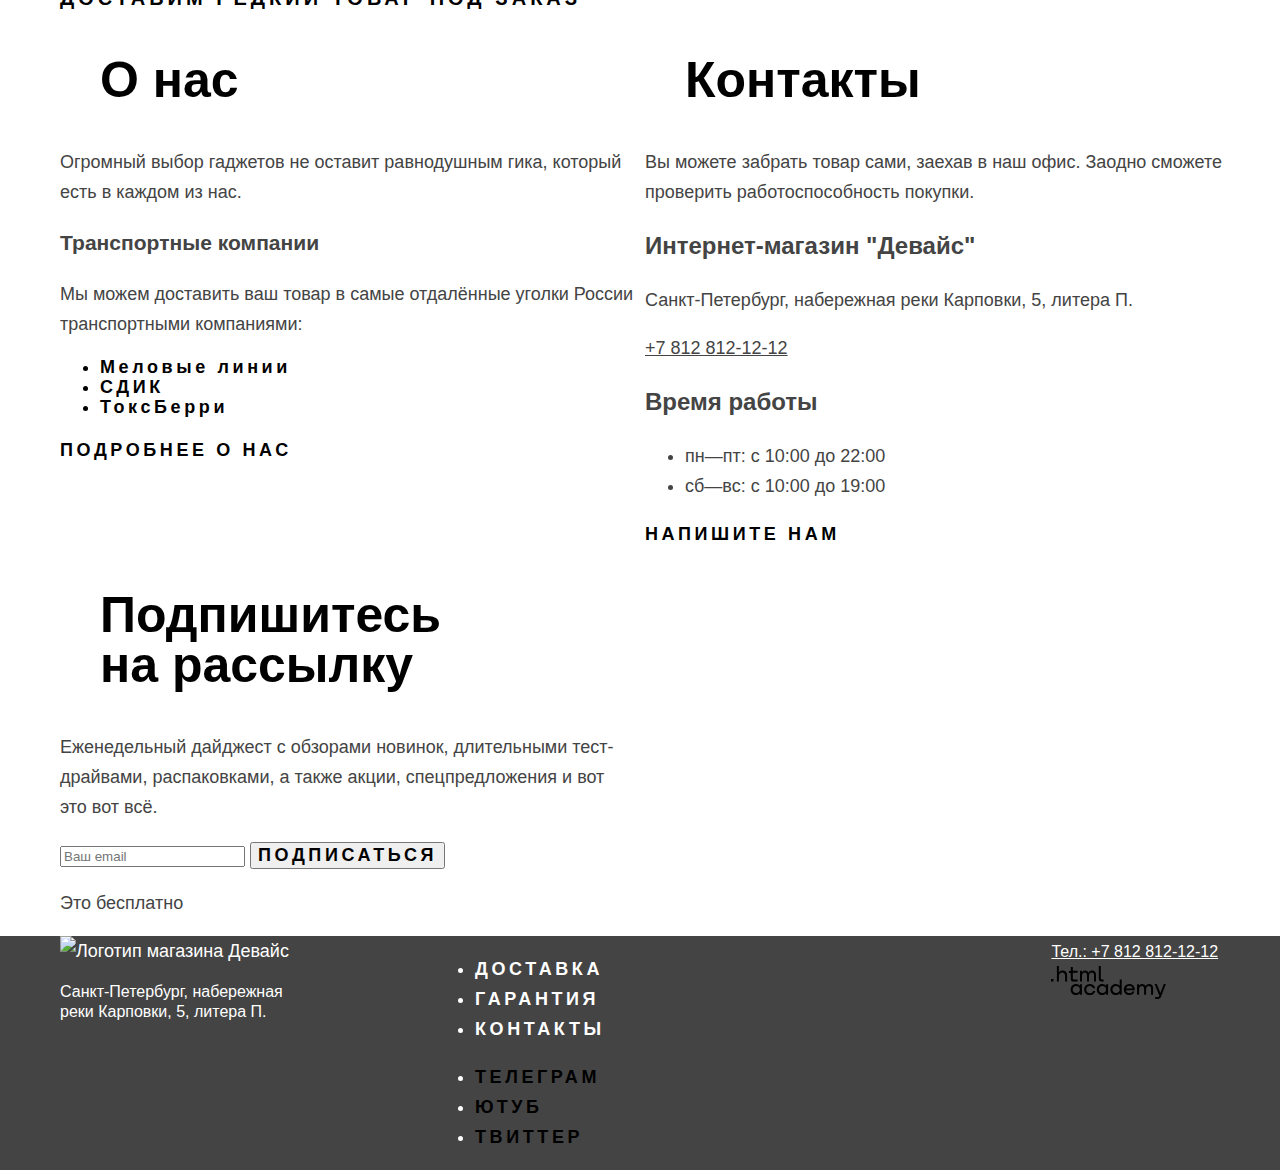
==== commit 8fb40597: "homepage grid #1" ====
--- a/index.html
+++ b/index.html
@@ -1,14 +1,17 @@
 <!DOCTYPE html>
 <html lang="ru">
+
   <head>
     <meta charset="utf-8">
     <title>Девайс</title>
     <link rel="stylesheet" href="styles/styles.css">
   </head>
+
   <body>
     <header class="page-header">
       <nav class="navigation">
-        <a href="index.html"><img class="logo" src="images/device_logo.svg" width="145" height="36" alt="Логотип магазина Девайс"></a>
+        <a href="index.html"><img class="logo" src="images/device_logo.svg" width="145" height="36"
+            alt="Логотип магазина Девайс"></a>
         <form class="search-form"><input type="search" value="Текст поиска" class="navigation-search">
           <input type="button" value="Найти">
         </form>
@@ -25,155 +28,210 @@
         </ol>
       </nav>
     </header>
-    <main class="main-index">
-      <h1 class="shop-title visually-hidden">Магазин Девайс</h1>
-      <section class="slider-1-description">
-        <h2 class="slider-1-title visually-hidden">Квадрокоптер</h2>
-        <img class="slider-1-image" src="images/quadrocopter.png" width="560" height="560" alt="Квадрокоптер">
-        <strong class="section-title">Порхает как бабочка, жалит как пчела!</strong>
-        <p class="section-text">Этот обычный, на первый взгляд, квадрокоптер оснащен мощным лазером, замаскированным под стандартную камеру.</p>
-        <a class="button slider-link" href="#">Подробнее</a>
-        <dl class="description-list">
-          <dt class="description-term"> Дальность полета</dt>
-          <dd class="description-definition">800 м</dd>
-          <dd class="description-definition">
-          <dt class="description-term">Радиус поражения</dt>
-          <dd class="description-definition">50 м</dd>
-        </dl>
-      </section>
-      <section class="slider-2-description visually-hidden">          <!--Вопрос про visually hidden достаточно ли его указать только в section?-->
-        <h2 class="slider-2-title">Фитнес-браслет</h2>
-        <img class="slider-2-image" src="images/fitness_bracelet.png" width="560" height="560" alt="Фитнес-браслет">
-        <strong class="section-title">Худеем правильно!</strong>
-        <p class="section-text">Мотивирующие фитнес-браслеты помогут найти в себе силы не пропускать занятия и соблюдать диету.</p>
-        <a class="button slider-link" href="#">Подробнее</a>
-        <dl class="description-list">
-          <dt class="description-term">Без подзарядки</dt>
-          <dd class="description-definition">48 часов</dd>
-        </dl>
-      </section>
-      <section class="slider-3-description visually-hidden">
-        <h2 class="slider-3-title">Селфи-палка</h2>
-        <img class="slider-3-image" src="images/selfie_sticks.png" width="560" height="560" alt="Селфи-палки">
-        <strong class="section-title">Делай селфи, как Бен Стиллер!</strong>
-        <p class="section-text">Самая длинная палка для селфи доступна в нашем магазине. Восемь (Восемь, Карл!) метров длиной и весом всего 5 кг.</p>
-        <a class="button slider-link" href="#">Подробнее</a>
-        <dl class="description-list">
-          <dt class="description-term">Длина палки</dt>
-          <dd class="description-definition">8,5 м</dd>
-          <dt class="description-term">Вес палки</dt>
-          <dd class="description-definition">5 кг</dd>
-          <dt class="description-term">Материал</dt>
-          <dd class="description-definition">Карбон</dd>
-        </dl>
-      </section>
-      <section class="catalog-main">
-        <h2 class="catalog-main-title visually-hidden">Каталог товаров</h2>
-        <ul class="catalog-main-list">
-          <li class="catalog-main-item"><a class="button-catalog-link" href="#">Виртуальная реальность</a></li>
-          <li class="catalog-main-item"><a class="button-catalog-link" href="#">Моноподы под селфи</a></li>
-          <li class="catalog-main-item"><a class="button-catalog-link" href="#">Экшн-камеры</a></li>
-          <li class="catalog-main-item"><a class="button-catalog-link" href="#">Фитнес-браслеты</a></li>
-          <li class="catalog-main-item"><a class="button-catalog-link" href="#">Умные часы</a></li>
-          <li class="catalog-main-item"><a class="button-catalog-link" href="#">Квадрокоптеры</a></li>
-        </ul>
-      </section>
-      <section class="options">
-        <h2 class="options-title">Опции при покупке</h2>
-        <h3 class="visually-hidden section-title">Доставка</h3>
-        <button class="button options-delivery" type="button">
-          <span class="button">Доставка</span>
-        </button>
-        <p class="options-delivery-info">Мы с удовольствием доставим ваш товар прямо к вашему подъезду совершенно бесплатно! 
-          Ведь мы неплохо заработаем, поднимая его на ваш этаж.
-        </p>
-        <h3 class="visually-hidden section-title">Гарантия</h3>
-        <button class="button options-guarantee" type="button">
-          <span class="button">Гарантия</span>
-        </button>
-        <p class="options-delivery-info">Если из-за возгорания купленного у нас товара у вас
-          сгорит дом — не переживайте, мы выдадим вам новый. Товар, не дом, конечно же.
-        </p>
-        <h3 class="visually-hidden section-title">Кредит</h3>
-        <button class="button options-credit" type="button">
-          <span class="button">Кредит</span>
-        </button>
-        <p class="options-delivery-info">Залезть в долговую яму стало проще! 
-          Кредитные консультанты подберут для вас наиболее выгодные условия кредита. Выгодные для банка, разумеется.
-        </p>  
-      </section>
-      <section class="unique-delivery">
-        <h3 class="visually-hidden">Уникальная доставка</h3>
-        <a class="unique-delivery-link" href="#">Доставим редкий товар под заказ</a>
-      </section>
-      <section class="about">
-        <h2 class="section-title">О нас</h2>
-        <p class="about-items-info"> Огромный выбор гаджетов не оставит равнодушным гика, который есть в каждом из нас.</p>
-        <h3 class="about-subtitle visually-hidden">Транспортные компании</h3>
-        <p class="about-delivery-info">Мы можем доставить ваш товар в самые отдалённые уголки России транспортными компаниями:</p>
-        <ul class="about-delivery-list">
-          <li class="about-delivery-item">Меловые линии</li>
-          <li class="about-delivery-item">СДИК</li>
-          <li class="about-delivery-item">ТоксБерри</li>
-        </ul>
-        <a class="button about-link" href="#">Подробнее о нас</a>
-      </section>
-      <section class="contacts">
-        <h2 class="section-title">Контакты</h2>
-        <p class="contacts-pickup-info">Вы можете забрать товар сами, заехав в наш офис. Заодно сможете проверить работоспособность покупки.</p>
-        <h3 class="contacts-subtitle">Интернет-магазин "Девайс"</h3>
-        <address class="contacts-address">
-          <p class="contacts-address-text">Санкт-Петербург, набережная реки Карповки, 5, литера П.</p>
-          <a class="contacts-phone" href="tel:+78128121212">+7 812 812-12-12</a>
-        </address>
-        <h3 class="contacts-subtitle">Время работы</h3>
-        <ul class="contacts-schedule">
-          <li class="contacts-schedule-item">пн—пт: с 10:00 до 22:00</li>
-          <li class="contacts-schedule-item">сб—вс: с 10:00 до 19:00</li>
-        </ul>
-        <a class="button button-write" href="#">Напишите нам</a>
-      </section>
-      <section class="subscription">
-        <h2 class="section-title">Подпишитесь на рассылку</h2>
-        <p class="subscription-info">Еженедельный дайджест с обзорами новинок,
-          длительными тест-драйвами, распаковками, а также акции, спецпредложения и вот это вот всё.
-        </p>
-        <form class="subscription-form">
-          <input type="email" id="email" name="email" placeholder="Ваш email">
-          <button type="submit" class="button subscription-button">Подписаться</button>
-        </form>
-        <p class="subscription-additional-info">Это бесплатно</p>
-      </section>
+    <main class="main-container main-index">
+      <div class="page-container">
+        <h1 class="shop-title visually-hidden">Магазин Девайс</h1>
+        <section class="slider-1-description">
+          <h2 class="slider-1-title visually-hidden">Квадрокоптер</h2>
+          <div class="product-container">
+            <img class="slider-1-image" src="images/quadrocopter.png" width="560" height="560" alt="Квадрокоптер">
+            <div class="product-text-container">
+              <strong class="section-title">Порхает как бабочка, жалит как пчела!</strong>
+              <p class="section-text">Этот обычный, на первый взгляд, квадрокоптер оснащен мощным лазером, замаскированным под
+                стандартную камеру.</p>
+              <a class="button slider-link" href="#">Подробнее</a>
+              <dl class="description-list">
+                <div class="description-container">
+                  <dt class="description-term"> Дальность полета</dt>
+                  <dd class="description-definition">800 м</dd>
+                </div>
+                <div class="description-container">
+                  <dt class="description-term">Радиус поражения</dt>
+                  <dd class="description-definition">50 м</dd>
+                </div>
+              </dl>
+            </div>
+          </div>
+        </section>
+        <section class="slider-2-description visually-hidden">
+          <h2 class="slider-2-title">Фитнес-браслет</h2>
+          <div class="product-container">
+            <img class="slider-2-image" src="images/fitness_bracelet.png" width="560" height="560" alt="Фитнес-браслет">
+            <div class="product-text-container">
+              <strong class="section-title">Худеем правильно!</strong>
+              <p class="section-text">Мотивирующие фитнес-браслеты помогут найти в себе силы не пропускать занятия и соблюдать
+                диету.</p>
+              <a class="button slider-link" href="#">Подробнее</a>
+              <dl class="description-list">
+                <div class="description-container">
+                  <dt class="description-term">Без подзарядки</dt>
+                  <dd class="description-definition">48 часов</dd>
+                </div>
+              </dl>
+            </div>
+          </div>
+        </section>
+        <section class="slider-3-description visually-hidden">
+          <h2 class="slider-3-title visually-hidden">Селфи-палка</h2>
+          <div class="product-container">
+            <img class="slider-3-image" src="images/selfie_sticks.png" width="560" height="560" alt="Селфи-палки">
+            <div class="product-text-container">
+              <strong class="section-title">Делай селфи, как Бен Стиллер!</strong>
+              <p class="section-text">Самая длинная палка для селфи доступна в нашем магазине. Восемь (Восемь, Карл!) метров
+                длиной и весом всего 5 кг.</p>
+              <a class="button slider-link" href="#">Подробнее</a>
+              <dl class="description-list">
+                <div class="description-container">
+                  <dt class="description-term">Длина палки</dt>
+                  <dd class="description-definition">8,5 м</dd>
+                </div>
+                <div class="description-container">
+                  <dt class="description-term">Вес палки</dt>
+                  <dd class="description-definition">5 кг</dd>
+                </div>
+                <div class="description-container">
+                  <dt class="description-term">Материал</dt>
+                  <dd class="description-definition">Карбон</dd>
+                </div>
+              </dl>
+            </div>
+          </div>
+        </section>
+        <section class="catalog-main">
+          <h2 class="catalog-main-title visually-hidden">Каталог товаров</h2>
+          <ul class="catalog-main-list">
+            <li class="catalog-main-item"><a class="button-catalog-link" href="#">Виртуальная реальность</a></li>
+            <li class="catalog-main-item"><a class="button-catalog-link" href="#">Моноподы под селфи</a></li>
+            <li class="catalog-main-item"><a class="button-catalog-link" href="#">Экшн-камеры</a></li>
+            <li class="catalog-main-item"><a class="button-catalog-link" href="#">Фитнес-браслеты</a></li>
+            <li class="catalog-main-item"><a class="button-catalog-link" href="#">Умные часы</a></li>
+            <li class="catalog-main-item"><a class="button-catalog-link" href="#">Квадрокоптеры</a></li>
+          </ul>
+        </section>
+        <section class="options options-container">
+          <h2 class="visually-hidden options-title">Опции при покупке</h2>
+          <div class="button-container">
+            <button class="button options-delivery" type="button">
+              <span class="button">Доставка</span>
+            </button>
+            <button class="button options-guarantee" type="button">
+              <span class="button">Гарантия</span>
+            </button>
+            <button class="button options-credit" type="button">
+              <span class="button">Кредит</span>
+            </button>
+          </div>
+          <div class="section-container">
+            <h3 class="section-title">Доставка</h3>
+            <p class="options-delivery-info">Мы с удовольствием доставим ваш товар прямо к вашему подъезду совершенно
+              бесплатно!
+              Ведь мы неплохо заработаем, поднимая его на ваш этаж.
+            </p>
+          </div>
+          <div class="section-container">
+            <h3 class="section-title">Гарантия</h3>
+            <p class="options-delivery-info">Если из-за возгорания купленного у нас товара у вас
+              сгорит дом — не переживайте, мы выдадим вам новый. Товар, не дом, конечно же.
+            </p>
+          </div>
+          <div class="section-container">
+            <h3 class="section-title">Кредит</h3>
+            <p class="options-delivery-info">Залезть в долговую яму стало проще!
+              Кредитные консультанты подберут для вас наиболее выгодные условия кредита. Выгодные для банка, разумеется.
+            </p>
+          </div>
+        </section>
+        <section class="unique-delivery">
+          <h3 class="visually-hidden">Уникальная доставка</h3>
+          <a class="unique-delivery-link" href="#">Доставим редкий товар под заказ</a>
+        </section>
+        <div class="index-columns">
+          <section class="about">
+            <h2 class="section-title">О нас</h2>
+            <p class="about-items-info"> Огромный выбор гаджетов не оставит равнодушным гика, который есть в каждом из нас.
+            </p>
+            <h3 class="about-subtitle visually-hidden">Транспортные компании</h3>
+            <p class="about-delivery-info">Мы можем доставить ваш товар в самые отдалённые уголки России транспортными
+              компаниями:</p>
+            <ul class="about-delivery-list">
+              <li class="about-delivery-item">Меловые линии</li>
+              <li class="about-delivery-item">СДИК</li>
+              <li class="about-delivery-item">ТоксБерри</li>
+            </ul>
+            <a class="button about-link" href="#">Подробнее о нас</a>
+          </section>
+          <section class="contacts">
+            <h2 class="section-title">Контакты</h2>
+            <p class="contacts-pickup-info">Вы можете забрать товар сами, заехав в наш офис. Заодно сможете проверить
+              работоспособность покупки.</p>
+            <h3 class="contacts-subtitle">Интернет-магазин "Девайс"</h3>
+            <address class="contacts-address">
+              <p class="contacts-address-text">Санкт-Петербург, набережная реки Карповки, 5, литера П.</p>
+              <a class="contacts-phone" href="tel:+78128121212">+7 812 812-12-12</a>
+            </address>
+            <h3 class="contacts-subtitle">Время работы</h3>
+            <ul class="contacts-schedule">
+              <li class="contacts-schedule-item">пн—пт: с 10:00 до 22:00</li>
+              <li class="contacts-schedule-item">сб—вс: с 10:00 до 19:00</li>
+            </ul>
+            <a class="button button-write" href="#">Напишите нам</a>
+          </section>
+        </div>
+        <div class="index-columns">
+          <section class="subscription">
+            <h2 class="section-title title-subscription">Подпишитесь на рассылку</h2>
+            <p class="subscription-info">Еженедельный дайджест с обзорами новинок,
+              длительными тест-драйвами, распаковками, а также акции, спецпредложения и вот это вот всё.
+            </p>
+            <form class="subscription-form">
+              <input type="email" id="email" name="email" placeholder="Ваш email">
+              <button type="submit" class="button subscription-button">Подписаться</button>
+            </form>
+            <p class="subscription-additional-info">Это бесплатно</p>
+          </section>
+        </div>
+      </div>
     </main>
     <footer class="page-footer">
-      <img class="footer-logo" src="images/device_logo_yellow.svg" width="145" height="36" alt="Логотип магазина Девайс">
-      <address class="footer-address">
-        <p class="footer-address-info">Санкт-Петербург, набережная реки Карповки, 5, литера П.</p>
-      </address>
-      <ul class="footer-list">
-        <li class="footer-item"> <a class="button footer-link" href="#">Доставка</a></li>
-        <li class="footer-item"><a class="button button footer-link" href="#">Гарантия</a></li>
-        <li class="footer-item"><a class="button footer-link" href="#">Контакты</a></li>
-      </ul>
-      <a class="phone" href="tel:+78128121212"> Тел.: +7 812 812-12-12</a>
-      <ul class="footer-social-list">
-        <li class="footer-social-item">
-          <a class="button" href="https://t.me/htmlacademy" target="_blank">
-            <span class="visually hidden">Телеграм</span>
-          </a>
-        </li>
-        <li class="footer-social-item">
-          <a class="button" href="https://www.youtube.com/user/htmlacademyru" target="_blank">
-            <span class="visually hidden">Ютуб</span>
-          </a>
-        </li>
-        <li class="footer-social-item">
-          <a class="button" href="https://twitter.com/htmlacademy_ru" target="_blank">
-            <span class="visually hidden">Твиттер</span>
-          </a>
-        </li>
-      </ul>
-      <a class="htmlacademy-link" href="https://htmlacademy.ru/" target="_blank"><img class="logo-htmlacademy" src="images/htmlacademy_logo.svg" width="115" height="33" alt="Логотип Htmlacademy"></a>
+      <div class="page-footer-container">
+        <section class="footer-addess">
+          <img class="footer-logo" src="images/device_logo_yellow.svg" width="145" height="36"
+          alt="Логотип магазина Девайс">
+          <address class="footer-address">
+            <p class="footer-address-info">Санкт-Петербург, набережная реки Карповки, 5, литера П.</p>
+          </address>
+        </section>
+        <section class="footer-social">
+          <ul class="footer-list">
+            <li class="footer-item"> <a class="button footer-link" href="#">Доставка</a></li>
+            <li class="footer-item"><a class="button button footer-link" href="#">Гарантия</a></li>
+            <li class="footer-item"><a class="button footer-link" href="#">Контакты</a></li>
+          </ul>
+          <ul class="footer-social-list">
+            <li class="footer-social-item">
+              <a class="button" href="https://t.me/htmlacademy" target="_blank">
+                <span class="visually hidden">Телеграм</span>
+              </a>
+            </li>
+            <li class="footer-social-item">
+              <a class="button" href="https://www.youtube.com/user/htmlacademyru" target="_blank">
+                <span class="visually hidden">Ютуб</span>
+              </a>
+            </li>
+            <li class="footer-social-item">
+              <a class="button" href="https://twitter.com/htmlacademy_ru" target="_blank">
+                <span class="visually hidden">Твиттер</span>
+              </a>
+            </li>
+          </ul>
+        </section>
+        <section class="footer-phone">
+          <a class="phone" href="tel:+78128121212"> Тел.: +7 812 812-12-12</a>
+          <a class="htmlacademy-link" href="https://htmlacademy.ru/" target="_blank"><img class="logo-htmlacademy"
+              src="images/htmlacademy_logo.svg" width="115" height="33" alt="Логотип Htmlacademy"></a>
+        </section>
+      </div>
     </footer>
   </body>
+
 </html>
--- a/styles/styles.css
+++ b/styles/styles.css
@@ -22,7 +22,16 @@
   font-display: swap;
 }
 
+html {
+  height: 100%;
+}
+
+
 body {
+  margin: 0;
+  display: flex;
+  flex-direction: column;
+  min-height: 100%;
   font-family: "Rubik", sans-serif;
   font-weight: 400;
   font-size: 18px;
@@ -31,6 +40,35 @@
   background-color: #FFFFFF;
 }
 
+.main-container {
+  flex-grow: 1;
+}
+
+.navigation {
+  display: flex;
+  width: 1040px;
+  margin: 0 auto;
+}
+
+.navigation-list {
+  margin: 0;
+  padding: 0;
+}
+
+.navigation-user {
+  width: 230px;
+  margin-left: auto;
+}
+
+.navigation-options {
+  margin-left: auto;
+}
+
+.page-container {
+  width: 1160px;
+  margin: 0 auto;
+}
+
 .page-header {
   background-color: #FFE17F;
   color: #000000;
@@ -52,7 +90,7 @@
 }
 
 .options {
-background-color:#F0F0F0;
+  background-color: #F0F0F0;
 }
 
 .section-title {
@@ -62,7 +100,49 @@
   font-size: 50px;
   line-height: 50px;
   color: #000000;
-}
+  width: 545px;
+  margin-left: 40px;
+}
+
+.product-text-container {
+  flex-direction: column;
+  width: 560px;
+}
+
+.description-list {
+  display: flex;
+  justify-content: left;
+  margin: 0;
+  padding: 0;
+}
+
+.product-container {
+  display: flex;
+  justify-content: space-between;
+  width: 1300px;
+  flex-wrap: wrap;
+}
+
+.description-container {
+  width: 200px;
+  margin-right: 20px;
+}
+
+.catalog-main-list {
+  display: flex;
+  justify-content: space-between;
+}
+
+.button-container {
+  width: 160px;
+  flex-direction: column;
+}
+
+.section-container {
+  width: 448px;
+  margin: 0 auto;
+}
+
 
 .button {
   font-family: 'Raleway', sans-serif;
@@ -88,6 +168,12 @@
   text-decoration: none;
 }
 
+.options-container {
+  width: 1160px;
+  display: flex;
+  flex-direction: column;
+}
+
 
 .unique-delivery-link {
   font-family: 'Raleway', sans-serif;
@@ -102,12 +188,46 @@
   text-decoration: none;
 }
 
+.index-columns {
+  display: flex;
+  justify-content: space-between;
+}
+
+.title-subscription {
+  width: 350px;
+}
+.subscription-info {
+  width: 560px;
+}
+
+.page-footer-container {
+  display: flex;
+  width: 1160px;
+  margin: 0 auto;
+}
+
+.footer-address {
+  width: 250px;
+  margin-right: 125px;
+}
+
+.footer-social {
+  width: 450px;
+  margin-right: 183px;
+}
+
+.footer-phone {
+  width: 175px;
+}
+
+
 .description-definition {
   font-size: 36px;
   color: #000000;
 }
 
-.about-delivery-item, .catalog-filter-option {
+.about-delivery-item,
+.catalog-filter-option {
   font-weight: 700;
   line-height: 20px;
   color: #000000;
@@ -119,7 +239,7 @@
   font-size: 18px;
   line-height: 20px;
   letter-spacing: -0.02em;
-  
+
 }
 
 .main-inner {
@@ -135,7 +255,8 @@
   background-color: #F0F0F0;
 }
 
-.product-list, .button-pagination-show-more {
+.product-list,
+.button-pagination-show-more {
   background-color: #FFFFFF;
 }
 
@@ -146,7 +267,8 @@
   text-decoration: none;
 }
 
-.catalog-filter-title, .button-pagination-show-more {
+.catalog-filter-title,
+.button-pagination-show-more {
   font-family: "Raleway", sans-serif;
   font-style: normal;
   font-weight: 800;
@@ -162,13 +284,13 @@
 
 .product-card-link {
   text-decoration: none;
-  color:#000000;
+  color: #000000;
 }
 
 .product-card-price {
   line-height: 21px;
   text-align: right;
-  color:#444444;
+  color: #444444;
 }
 
 .pagination-link {
@@ -186,18 +308,22 @@
 
 .page-footer {
   background-color: #444444;
-  color:#FFFFFF;
-}
-
-.contacts-phone, .footer-link, .phone {
+  color: #FFFFFF;
+}
+
+.contacts-phone,
+.footer-link,
+.phone {
   color: inherit;
 }
 
-.footer-address, .contacts-address {
-  font-style: normal;
-}
-
-.footer-address, .phone {
+.footer-address,
+.contacts-address {
+  font-style: normal;
+}
+
+.footer-address,
+.phone {
   font-size: 16px;
   line-height: 20px;
 }
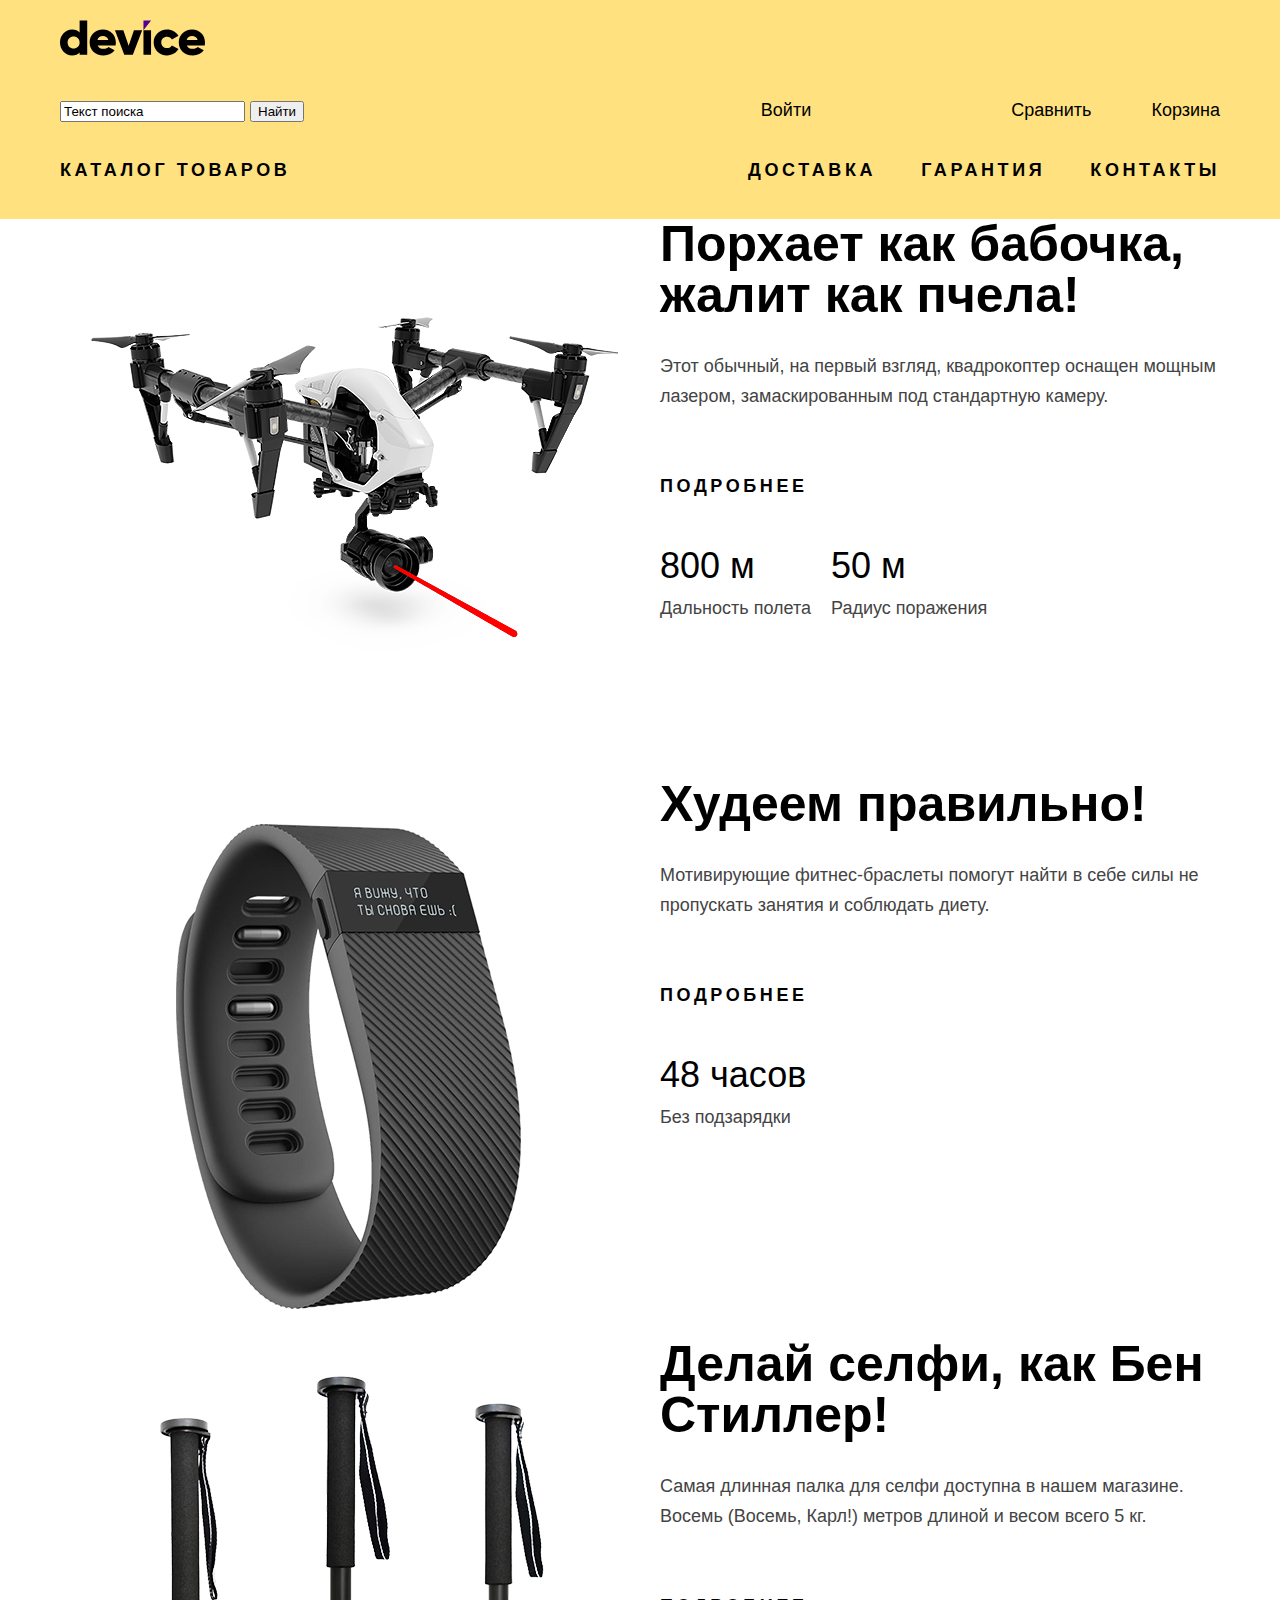
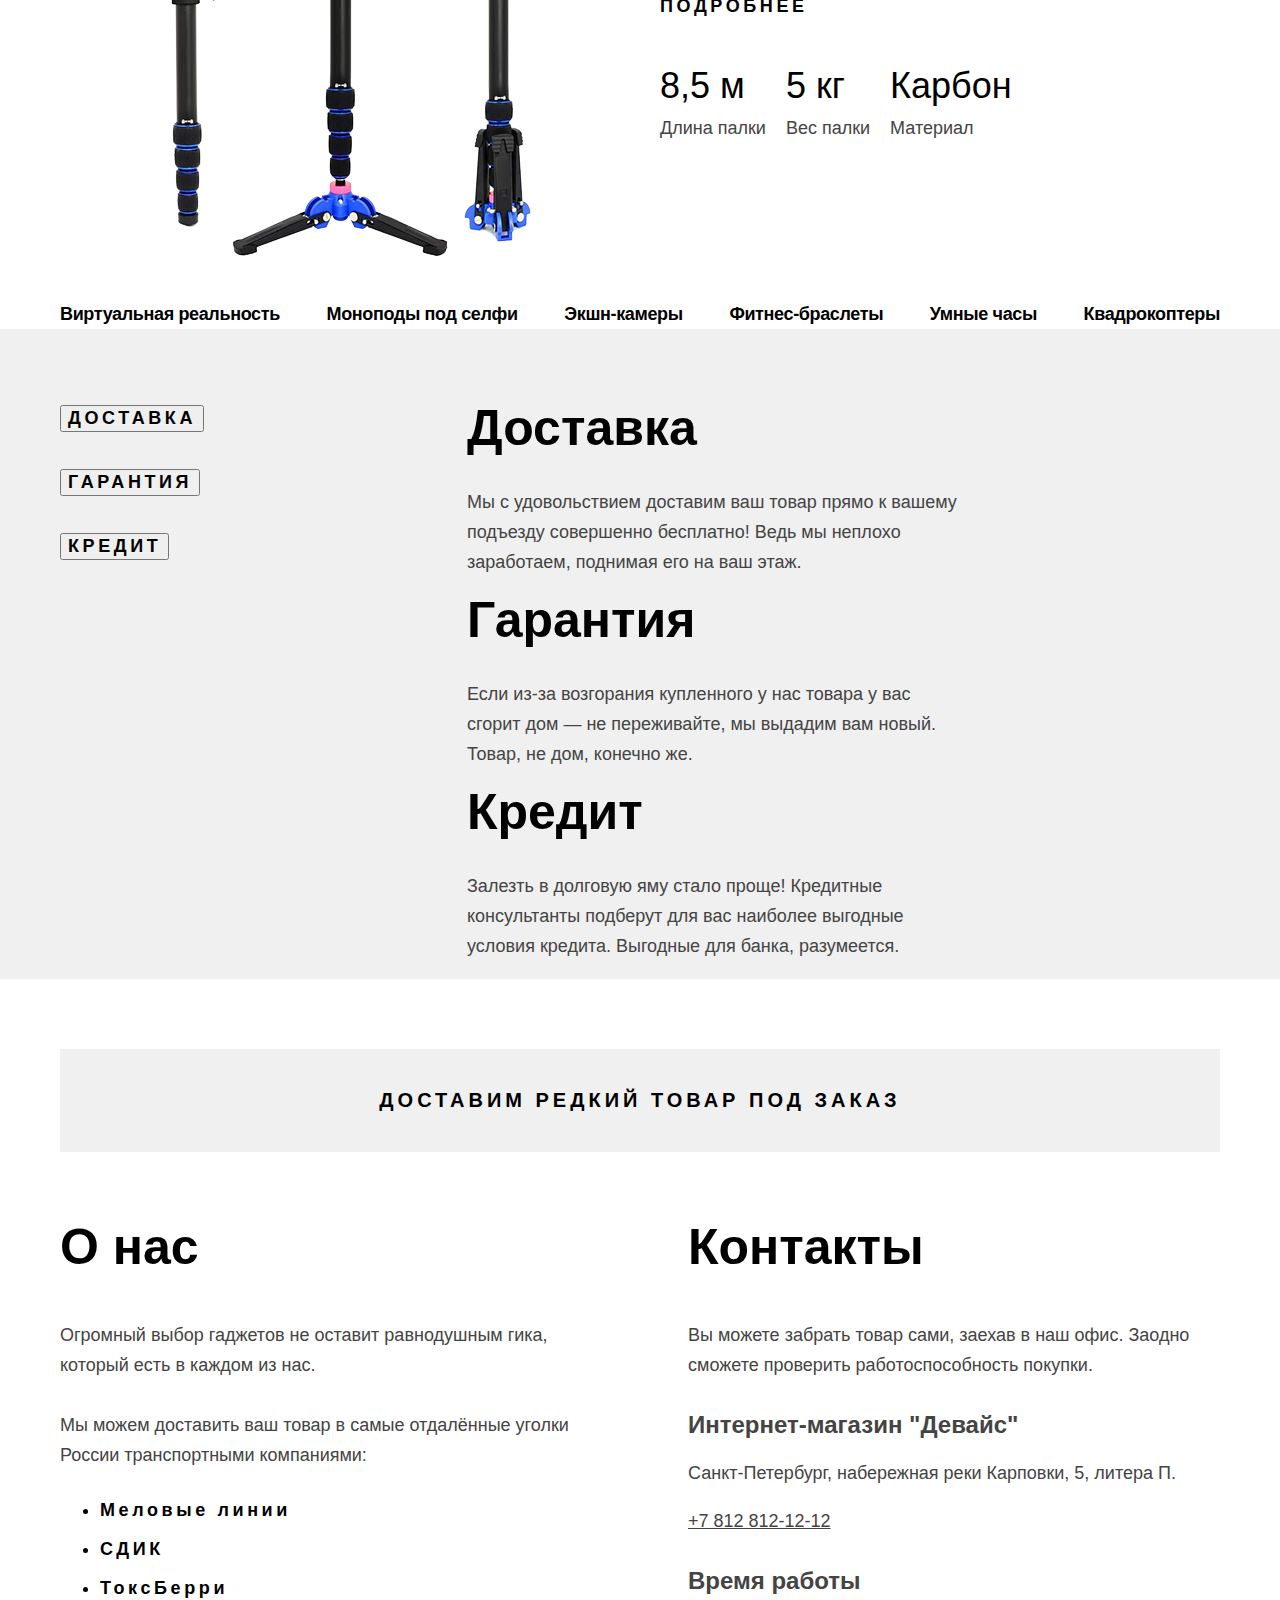
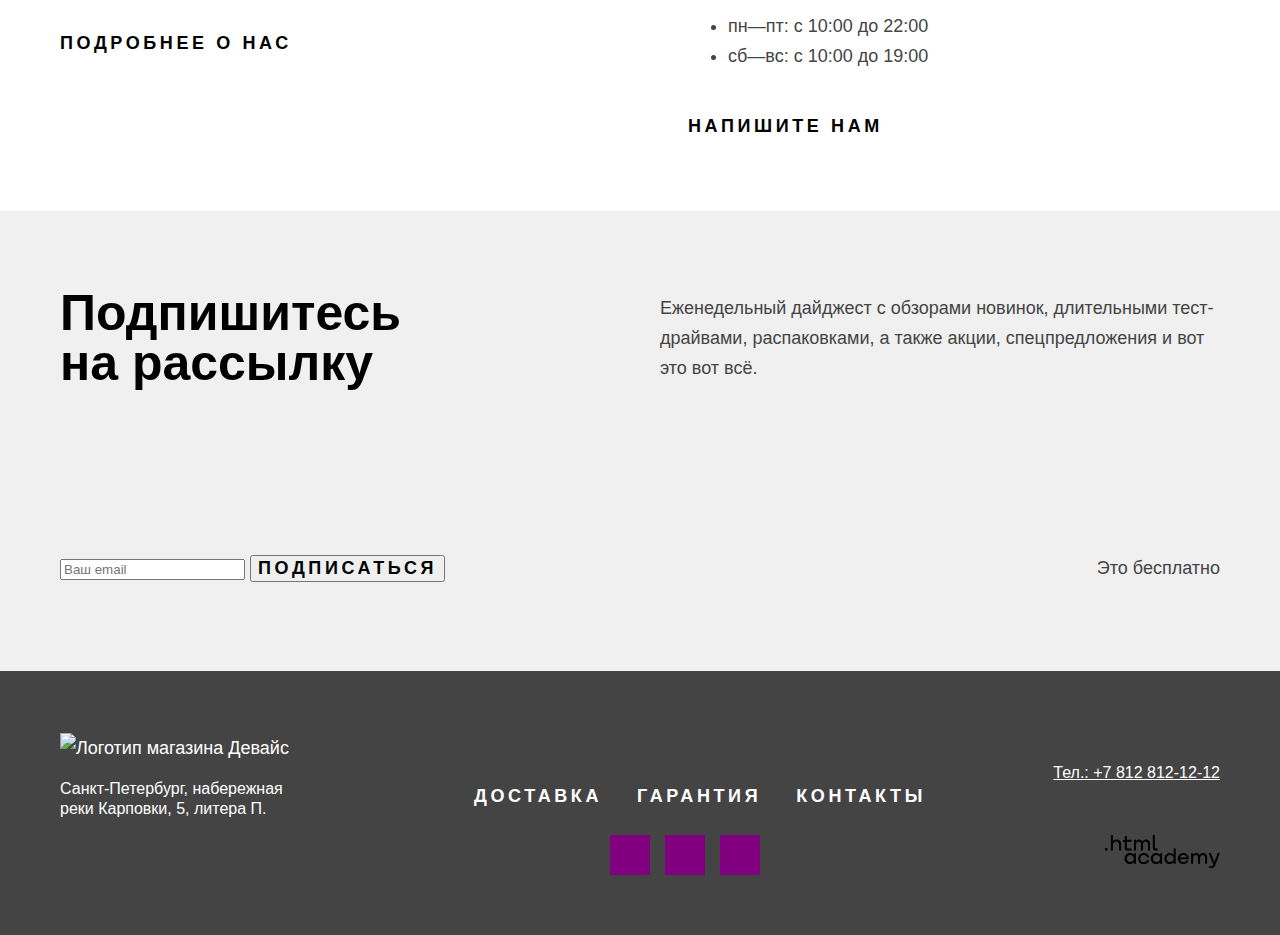
==== commit 366c3133: "Merge pull request #4 from nastya12oz/master" ====
--- a/index.html
+++ b/index.html
@@ -8,95 +8,99 @@
   </head>
 
   <body>
-    <header class="page-header">
-      <nav class="navigation">
-        <a href="index.html"><img class="logo" src="images/device_logo.svg" width="145" height="36"
-            alt="Логотип магазина Девайс"></a>
+    <header class="page-header page-container">
+      <a href="index.html"><img class="header-logo" src="images/device_logo.svg" width="145" height="36"
+        alt="Логотип магазина Девайс"></a>
+      <div class="navigation-wrap">
         <form class="search-form"><input type="search" value="Текст поиска" class="navigation-search">
           <input type="button" value="Найти">
         </form>
         <ul class="navigation-list navigation-user">
           <li class="navigation-item"><a class="navigation-link" href="#">Войти</a></li>
-          <li class="navigation-item"><a class="navigation-link" href="#">Сравнить</a></li>
+        <li class="navigation-item"><a class="navigation-link" href="#">Сравнить</a></li>
           <li class="navigation-item"><a class="navigation-link" href="#">Корзина</a></li>
         </ul>
-        <ol class="navigation-list navigation-options">
+      </div>
+      <nav class="navigation">
+        <ul class="navigation-list navigation-options">
           <li class="navigation-item"><a class="navigation-link" href="catalog.html">Каталог товаров</a></li>
           <li class="navigation-item"><a class="navigation-link" href="#">Доставка</a></li>
           <li class="navigation-item"><a class="navigation-link" href="#">Гарантия</a></li>
           <li class="navigation-item"><a class="navigation-link" href="#">Контакты</a></li>
-        </ol>
+        </ul>
       </nav>
     </header>
     <main class="main-container main-index">
       <div class="page-container">
         <h1 class="shop-title visually-hidden">Магазин Девайс</h1>
-        <section class="slider-1-description">
-          <h2 class="slider-1-title visually-hidden">Квадрокоптер</h2>
-          <div class="product-container">
-            <img class="slider-1-image" src="images/quadrocopter.png" width="560" height="560" alt="Квадрокоптер">
-            <div class="product-text-container">
-              <strong class="section-title">Порхает как бабочка, жалит как пчела!</strong>
-              <p class="section-text">Этот обычный, на первый взгляд, квадрокоптер оснащен мощным лазером, замаскированным под
-                стандартную камеру.</p>
-              <a class="button slider-link" href="#">Подробнее</a>
-              <dl class="description-list">
-                <div class="description-container">
-                  <dt class="description-term"> Дальность полета</dt>
-                  <dd class="description-definition">800 м</dd>
-                </div>
-                <div class="description-container">
-                  <dt class="description-term">Радиус поражения</dt>
-                  <dd class="description-definition">50 м</dd>
-                </div>
-              </dl>
+        <ul class="slider-description">
+          <li>
+            <h2 class="slider-1-title visually-hidden">Квадрокоптер</h2>
+            <div class="product-container">
+              <img class="slider-image" src="images/quadrocopter.png" width="560" height="560" alt="Квадрокоптер">
+              <div class="product-text-container">
+                <strong class="section-title">Порхает как бабочка, жалит как пчела!</strong>
+                <p class="section-text">Этот обычный, на первый взгляд, квадрокоптер оснащен мощным лазером, замаскированным под
+                  стандартную камеру.</p>
+                <a class="button slider-link" href="#">Подробнее</a>
+                <dl class="description-list">
+                  <div class="description-container">
+                    <dt class="description-term"> Дальность полета</dt>
+                    <dd class="description-definition">800 м</dd>
+                  </div>
+                  <div class="description-container">
+                    <dt class="description-term">Радиус поражения</dt>
+                    <dd class="description-definition">50 м</dd>
+                  </div>
+                </dl>
+              </div>
             </div>
-          </div>
-        </section>
-        <section class="slider-2-description visually-hidden">
-          <h2 class="slider-2-title">Фитнес-браслет</h2>
-          <div class="product-container">
-            <img class="slider-2-image" src="images/fitness_bracelet.png" width="560" height="560" alt="Фитнес-браслет">
-            <div class="product-text-container">
-              <strong class="section-title">Худеем правильно!</strong>
-              <p class="section-text">Мотивирующие фитнес-браслеты помогут найти в себе силы не пропускать занятия и соблюдать
-                диету.</p>
-              <a class="button slider-link" href="#">Подробнее</a>
-              <dl class="description-list">
-                <div class="description-container">
-                  <dt class="description-term">Без подзарядки</dt>
-                  <dd class="description-definition">48 часов</dd>
-                </div>
-              </dl>
+          </li>
+          <li>
+            <h2 class="slider-2-title visually-hidden">Фитнес-браслет</h2>
+            <div class="product-container">
+              <img class="slider-image" src="images/fitness_bracelet.png" width="560" height="560" alt="Фитнес-браслет">
+              <div class="product-text-container">
+                <strong class="section-title">Худеем правильно!</strong>
+                <p class="section-text">Мотивирующие фитнес-браслеты помогут найти в себе силы не пропускать занятия и соблюдать
+                  диету.</p>
+                <a class="button slider-link" href="#">Подробнее</a>
+                <dl class="description-list">
+                  <div class="description-container">
+                    <dt class="description-term">Без подзарядки</dt>
+                    <dd class="description-definition">48 часов</dd>
+                  </div>
+                </dl>
+              </div>
             </div>
-          </div>
-        </section>
-        <section class="slider-3-description visually-hidden">
-          <h2 class="slider-3-title visually-hidden">Селфи-палка</h2>
-          <div class="product-container">
-            <img class="slider-3-image" src="images/selfie_sticks.png" width="560" height="560" alt="Селфи-палки">
-            <div class="product-text-container">
-              <strong class="section-title">Делай селфи, как Бен Стиллер!</strong>
-              <p class="section-text">Самая длинная палка для селфи доступна в нашем магазине. Восемь (Восемь, Карл!) метров
-                длиной и весом всего 5 кг.</p>
-              <a class="button slider-link" href="#">Подробнее</a>
-              <dl class="description-list">
-                <div class="description-container">
-                  <dt class="description-term">Длина палки</dt>
-                  <dd class="description-definition">8,5 м</dd>
-                </div>
-                <div class="description-container">
-                  <dt class="description-term">Вес палки</dt>
-                  <dd class="description-definition">5 кг</dd>
-                </div>
-                <div class="description-container">
-                  <dt class="description-term">Материал</dt>
-                  <dd class="description-definition">Карбон</dd>
-                </div>
-              </dl>
+          </li>
+          <li>
+            <h2 class="slider-3-title visually-hidden">Селфи-палка</h2>
+            <div class="product-container">
+              <img class="slider-image" src="images/selfie_sticks.png" width="560" height="560" alt="Селфи-палки">
+              <div class="product-text-container">
+                <strong class="section-title">Делай селфи, как Бен Стиллер!</strong>
+                <p class="section-text">Самая длинная палка для селфи доступна в нашем магазине. Восемь (Восемь, Карл!) метров
+                  длиной и весом всего 5 кг.</p>
+                <a class="button slider-link" href="#">Подробнее</a>
+                <dl class="description-list">
+                  <div class="description-container">
+                    <dt class="description-term">Длина палки</dt>
+                    <dd class="description-definition">8,5 м</dd>
+                  </div>
+                  <div class="description-container">
+                    <dt class="description-term">Вес палки</dt>
+                    <dd class="description-definition">5 кг</dd>
+                  </div>
+                  <div class="description-container">
+                    <dt class="description-term">Материал</dt>
+                    <dd class="description-definition">Карбон</dd>
+                  </div>
+                </dl>
+              </div>
             </div>
-          </div>
-        </section>
+          </li>
+        </ul>
         <section class="catalog-main">
           <h2 class="catalog-main-title visually-hidden">Каталог товаров</h2>
           <ul class="catalog-main-list">
@@ -108,58 +112,63 @@
             <li class="catalog-main-item"><a class="button-catalog-link" href="#">Квадрокоптеры</a></li>
           </ul>
         </section>
-        <section class="options options-container">
-          <h2 class="visually-hidden options-title">Опции при покупке</h2>
+      </div>
+      <section class="options">
+        <h2 class="visually-hidden options-title">Опции при покупке</h2>
+        <div class="page-container options-wrap">
           <div class="button-container">
-            <button class="button options-delivery" type="button">
+            <button class="button option-button" type="button">
               <span class="button">Доставка</span>
             </button>
-            <button class="button options-guarantee" type="button">
+            <button class="button option-button" type="button">
               <span class="button">Гарантия</span>
             </button>
-            <button class="button options-credit" type="button">
+            <button class="button option-button" type="button">
               <span class="button">Кредит</span>
             </button>
           </div>
-          <div class="section-container">
-            <h3 class="section-title">Доставка</h3>
-            <p class="options-delivery-info">Мы с удовольствием доставим ваш товар прямо к вашему подъезду совершенно
-              бесплатно!
-              Ведь мы неплохо заработаем, поднимая его на ваш этаж.
-            </p>
-          </div>
-          <div class="section-container">
-            <h3 class="section-title">Гарантия</h3>
-            <p class="options-delivery-info">Если из-за возгорания купленного у нас товара у вас
-              сгорит дом — не переживайте, мы выдадим вам новый. Товар, не дом, конечно же.
-            </p>
-          </div>
-          <div class="section-container">
-            <h3 class="section-title">Кредит</h3>
-            <p class="options-delivery-info">Залезть в долговую яму стало проще!
-              Кредитные консультанты подберут для вас наиболее выгодные условия кредита. Выгодные для банка, разумеется.
-            </p>
-          </div>
+          <ul class="section-list">
+            <li class="section-item">
+              <h3 class="section-title">Доставка</h3>
+              <p class="options-text">Мы с удовольствием доставим ваш товар прямо к вашему подъезду совершенно
+                  бесплатно!
+                  Ведь мы неплохо заработаем, поднимая его на ваш этаж.
+              </p>
+            </li>
+            <li class="section-item">
+              <h3 class="section-title">Гарантия</h3>
+              <p class="options-text">Если из-за возгорания купленного у нас товара у вас
+                  сгорит дом — не переживайте, мы выдадим вам новый. Товар, не дом, конечно же.
+              </p>
+            </li>
+            <li class="section-item">
+              <h3 class="section-title">Кредит</h3>
+              <p class="options-text">Залезть в долговую яму стало проще!
+                  Кредитные консультанты подберут для вас наиболее выгодные условия кредита. Выгодные для банка, разумеется.
+              </p>
+            </li>
+          </ul>
+        </div>
+      </section>
+      <section class="unique-delivery page-container">
+        <h3 class="visually-hidden">Уникальная доставка</h3>
+          <a class="unique-delivery-link" href="#">Доставим редкий товар под заказ</a>
+      </section>
+      <div class="about-wrap page-container">
+        <section class="about">
+          <h2 class="section-title">О нас</h2>
+          <p class="about-items-info"> Огромный выбор гаджетов не оставит равнодушным гика, который есть в каждом из нас.
+          </p>
+          <h3 class="about-subtitle visually-hidden">Транспортные компании</h3>
+          <p class="about-delivery-info">Мы можем доставить ваш товар в самые отдалённые уголки России транспортными
+              компаниями:</p>
+          <ul class="about-delivery-list">
+            <li class="about-delivery-item">Меловые линии</li>
+            <li class="about-delivery-item">СДИК</li>
+            <li class="about-delivery-item">ТоксБерри</li>
+          </ul>
+          <a class="button about-link" href="#">Подробнее о нас</a>
         </section>
-        <section class="unique-delivery">
-          <h3 class="visually-hidden">Уникальная доставка</h3>
-          <a class="unique-delivery-link" href="#">Доставим редкий товар под заказ</a>
-        </section>
-        <div class="index-columns">
-          <section class="about">
-            <h2 class="section-title">О нас</h2>
-            <p class="about-items-info"> Огромный выбор гаджетов не оставит равнодушным гика, который есть в каждом из нас.
-            </p>
-            <h3 class="about-subtitle visually-hidden">Транспортные компании</h3>
-            <p class="about-delivery-info">Мы можем доставить ваш товар в самые отдалённые уголки России транспортными
-              компаниями:</p>
-            <ul class="about-delivery-list">
-              <li class="about-delivery-item">Меловые линии</li>
-              <li class="about-delivery-item">СДИК</li>
-              <li class="about-delivery-item">ТоксБерри</li>
-            </ul>
-            <a class="button about-link" href="#">Подробнее о нас</a>
-          </section>
           <section class="contacts">
             <h2 class="section-title">Контакты</h2>
             <p class="contacts-pickup-info">Вы можете забрать товар сами, заехав в наш офис. Заодно сможете проверить
@@ -176,60 +185,61 @@
             </ul>
             <a class="button button-write" href="#">Напишите нам</a>
           </section>
-        </div>
-        <div class="index-columns">
-          <section class="subscription">
+      </div>
+      <section class="subscription">
+        <div class="page-container">
+          <div class="subscription-wrap">
             <h2 class="section-title title-subscription">Подпишитесь на рассылку</h2>
             <p class="subscription-info">Еженедельный дайджест с обзорами новинок,
-              длительными тест-драйвами, распаковками, а также акции, спецпредложения и вот это вот всё.
+                  длительными тест-драйвами, распаковками, а также акции, спецпредложения и вот это вот всё.
             </p>
+          </div>
+          <div class="subscription-wrap">
             <form class="subscription-form">
               <input type="email" id="email" name="email" placeholder="Ваш email">
               <button type="submit" class="button subscription-button">Подписаться</button>
             </form>
             <p class="subscription-additional-info">Это бесплатно</p>
-          </section>
-        </div>
-      </div>
+          </div>
+        </div>
+      </section>
     </main>
     <footer class="page-footer">
-      <div class="page-footer-container">
-        <section class="footer-addess">
-          <img class="footer-logo" src="images/device_logo_yellow.svg" width="145" height="36"
+      <div class="page-container">
+        <img class="footer-logo" src="images/device_logo_yellow.svg" width="145" height="36"
           alt="Логотип магазина Девайс">
+        <div class="footer-line1">
           <address class="footer-address">
             <p class="footer-address-info">Санкт-Петербург, набережная реки Карповки, 5, литера П.</p>
           </address>
-        </section>
-        <section class="footer-social">
           <ul class="footer-list">
             <li class="footer-item"> <a class="button footer-link" href="#">Доставка</a></li>
             <li class="footer-item"><a class="button button footer-link" href="#">Гарантия</a></li>
             <li class="footer-item"><a class="button footer-link" href="#">Контакты</a></li>
           </ul>
+          <a class="phone" href="tel:+78128121212"> Тел.: +7 812 812-12-12</a>
+        </div>
+        <div class="footer-line2">
           <ul class="footer-social-list">
             <li class="footer-social-item">
               <a class="button" href="https://t.me/htmlacademy" target="_blank">
-                <span class="visually hidden">Телеграм</span>
+                <span class="visually-hidden">Телеграм</span>
               </a>
             </li>
             <li class="footer-social-item">
               <a class="button" href="https://www.youtube.com/user/htmlacademyru" target="_blank">
-                <span class="visually hidden">Ютуб</span>
+                <span class="visually-hidden">Ютуб</span>
               </a>
             </li>
             <li class="footer-social-item">
               <a class="button" href="https://twitter.com/htmlacademy_ru" target="_blank">
-                <span class="visually hidden">Твиттер</span>
+                <span class="visually-hidden">Твиттер</span>
               </a>
             </li>
           </ul>
-        </section>
-        <section class="footer-phone">
-          <a class="phone" href="tel:+78128121212"> Тел.: +7 812 812-12-12</a>
           <a class="htmlacademy-link" href="https://htmlacademy.ru/" target="_blank"><img class="logo-htmlacademy"
-              src="images/htmlacademy_logo.svg" width="115" height="33" alt="Логотип Htmlacademy"></a>
-        </section>
+            src="images/htmlacademy_logo.svg" width="115" height="33" alt="Логотип Htmlacademy"></a>
+        </div>
       </div>
     </footer>
   </body>
--- a/styles/styles.css
+++ b/styles/styles.css
@@ -25,7 +25,6 @@
 html {
   height: 100%;
 }
-
 
 body {
   margin: 0;
@@ -40,28 +39,72 @@
   background-color: #FFFFFF;
 }
 
+.visually-hidden {
+  position: absolute;
+  width: 1px;
+  height: 1px;
+  margin: -1px;
+  padding: 0;
+  border: 0;
+  clip: rect(0 0 0 0);
+  overflow: hidden;
+}
+
 .main-container {
   flex-grow: 1;
 }
 
-.navigation {
-  display: flex;
-  width: 1040px;
-  margin: 0 auto;
-}
-
-.navigation-list {
-  margin: 0;
-  padding: 0;
+.header-logo {
+  margin-top: 20px;
+  margin-bottom: 30px;
+}
+
+.navigation-list,
+.slider-description,
+.section-list {
+  margin: 0;
+  padding: 0;
+  list-style-type: none;
+}
+
+.navigation-wrap {
+  display: flex;
+  margin-bottom: 35px;
+  justify-content: space-between;
 }
 
 .navigation-user {
-  width: 230px;
-  margin-left: auto;
-}
+  display: flex;
+  flex-wrap: wrap;
+}
+
+.search-form {
+  margin-right: 60px;
+}
+
+
+
+.navigation-user .navigation-item:nth-child(1) {
+  margin-right: 140px;
+}
+
+.navigation-user .navigation-item:not(:nth-child(1)) {
+  margin-left: 60px;
+}
+
 
 .navigation-options {
-  margin-left: auto;
+  display: flex;
+  margin-bottom: 38px;
+  flex-wrap: wrap;
+}
+
+.navigation-options .navigation-item:nth-child(1) {
+  margin-right: auto;
+}
+
+.navigation-options .navigation-item:not(:nth-child(1)) {
+  margin-left: 45px;
 }
 
 .page-container {
@@ -72,6 +115,8 @@
 .page-header {
   background-color: #FFE17F;
   color: #000000;
+  padding-left: 60px;
+  padding-right: 60px;
 }
 
 .navigation-link {
@@ -89,8 +134,19 @@
   letter-spacing: 0.2em;
 }
 
-.options {
+.options,
+.subscription {
   background-color: #F0F0F0;
+}
+
+.options-wrap {
+  display: flex;
+  padding-top: 74px;
+}
+
+.options-text {
+  width: 500px;
+  margin-top: 34px;
 }
 
 .section-title {
@@ -100,49 +156,66 @@
   font-size: 50px;
   line-height: 50px;
   color: #000000;
-  width: 545px;
-  margin-left: 40px;
-}
-
-.product-text-container {
-  flex-direction: column;
-  width: 560px;
+  margin: 0;
+}
+
+.slider-image {
+  margin-right: 40px;
+  flex-shrink: 0;
+}
+
+
+
+
+.section-text {
+  margin-top: 30px;
+  margin-bottom: 60px;
+}
+
+.description-container {
+  display: flex;
+  margin-right: 20px;
+  flex-direction: column-reverse;
 }
 
 .description-list {
   display: flex;
-  justify-content: left;
-  margin: 0;
-  padding: 0;
+  flex-wrap: wrap;
+  margin: 0;
+  margin-top: 50px;
 }
 
 .product-container {
   display: flex;
+}
+
+.catalog-main-list {
+  display: flex;
   justify-content: space-between;
-  width: 1300px;
-  flex-wrap: wrap;
-}
-
-.description-container {
-  width: 200px;
-  margin-right: 20px;
-}
-
-.catalog-main-list {
-  display: flex;
-  justify-content: space-between;
+  list-style-type: none;
+  margin: 0;
+  padding: 0;
+}
+
+.catalog-title {
+  margin-left: 60px;
+  margin-top: 35px;
 }
 
 .button-container {
   width: 160px;
   flex-direction: column;
+  margin-right: 247px;
+}
+
+.option-button {
+  margin-bottom: 35px;
 }
 
 .section-container {
   width: 448px;
   margin: 0 auto;
 }
-
 
 .button {
   font-family: 'Raleway', sans-serif;
@@ -168,12 +241,11 @@
   text-decoration: none;
 }
 
-.options-container {
-  width: 1160px;
-  display: flex;
-  flex-direction: column;
-}
-
+.unique-delivery {
+  background-color: #F0F0F0;
+  margin-top: 70px;
+  margin-bottom: 70px;
+}
 
 .unique-delivery-link {
   font-family: 'Raleway', sans-serif;
@@ -186,44 +258,100 @@
   letter-spacing: 0.2em;
   color: #000000;
   text-decoration: none;
-}
-
-.index-columns {
+  display: block;
+  margin: 0 auto;
+  padding: 40px 125px;
+}
+
+.about-wrap {
   display: flex;
   justify-content: space-between;
+  margin-bottom: 70px;
+}
+
+.about {
+  width: 520px;
+}
+
+.contacts {
+  width: 532px;
+}
+
+.about-items-info,
+.contacts-pickup-info {
+  margin-top: 48px;
+  margin-bottom: 30px;
+}
+
+.about-delivery-info,
+.about-delivery-list {
+  margin-bottom: 30px;
+}
+
+.contacts-subtitle {
+  margin-top: 30px;
+  margin-bottom: 15px;
+}
+
+.contacts-schedule {
+  margin-top: 15px;
+  margin-bottom: 40px;
+}
+
+.subscription-wrap {
+  display: flex;
+  align-items: center;
+  justify-content: space-between;
+  padding-top: 64px;
+  padding-bottom: 70px;
+}
+
+.subscription-form {
+  flex-grow: 1;
 }
 
 .title-subscription {
-  width: 350px;
-}
+  width: 348px;
+}
+
+
 .subscription-info {
   width: 560px;
 }
 
-.page-footer-container {
-  display: flex;
-  width: 1160px;
-  margin: 0 auto;
+.footer-logo {
+  margin-top: 62px;
+}
+
+.footer-line1 {
+  display: flex;
+  justify-content: space-between;
 }
 
 .footer-address {
   width: 250px;
-  margin-right: 125px;
-}
-
-.footer-social {
-  width: 450px;
-  margin-right: 183px;
-}
-
-.footer-phone {
-  width: 175px;
-}
-
+  margin-right: 124px;
+}
+
+.footer-line2 {
+  display: flex;
+  justify-content: flex-end;
+}
+
+.footer-list {
+  display: flex;
+  margin-right: auto;
+  list-style-type: none;
+}
+
+.footer-item {
+  margin-right: 35px;
+}
 
 .description-definition {
   font-size: 36px;
   color: #000000;
+  margin: 0 0 12px;
 }
 
 .about-delivery-item,
@@ -232,6 +360,10 @@
   line-height: 20px;
   color: #000000;
   letter-spacing: 0.2em;
+}
+
+.about-delivery-item {
+  margin-bottom: 19px;
 }
 
 .product-card-title {
@@ -239,11 +371,24 @@
   font-size: 18px;
   line-height: 20px;
   letter-spacing: -0.02em;
-
 }
 
 .main-inner {
   color: #000000;
+}
+
+.breadcrumbs {
+  display: flex;
+  flex-wrap: wrap;
+  padding: 0;
+  margin-top: 16px;
+  margin-bottom: 35px;
+  margin-left: 60px;
+  list-style-type: none;
+}
+
+.breadcrumbs-item {
+  margin-right: 36px;
 }
 
 .control-input {
@@ -253,11 +398,40 @@
 
 .catalog-products {
   background-color: #F0F0F0;
+  display: flex;
+}
+
+.filter-wrap {
+  width: 320px;
+}
+
+.catalog-right-column {
+  width: 840px;
 }
 
 .product-list,
 .button-pagination-show-more {
   background-color: #FFFFFF;
+}
+
+.catalog-wrap {
+  display: flex;
+  padding-top: 25px;
+  padding-bottom: 25px;
+}
+
+.product-list {
+  margin: 0;
+  list-style-type: none;
+  display: grid;
+  grid-template-columns: 360px 360px;
+  gap: 44px 40px;
+  padding: 70px 40px 44px;
+}
+
+.product-card-title {
+  margin: 0;
+  padding: 0;
 }
 
 .breadcrumbs-link {
@@ -267,6 +441,40 @@
   text-decoration: none;
 }
 
+.catalog-filter-wrap {
+  display: flex;
+  justify-content: space-between;
+  padding-right: 40px;
+  padding-bottom: 25px;
+}
+
+
+.catalog-sort {
+  margin-left: 40px;
+}
+
+.button-wrap {
+  display: flex;
+}
+
+.button-low-to-high {
+  width: 11px;
+  height: 10px;
+  background-color: #000000;
+  padding: 10px;
+  align-self: center;
+  margin-left: 10px;
+}
+
+.button-high-to-low {
+  width: 11px;
+  height: 10px;
+  background-color: #000000;
+  padding: 10px;
+  align-self: center;
+  margin-left: 10px;
+}
+
 .catalog-filter-title,
 .button-pagination-show-more {
   font-family: "Raleway", sans-serif;
@@ -278,8 +486,15 @@
   letter-spacing: 0.2em;
 }
 
+.catalog-filter-title {
+
+}
+
 .button-pagination-show-more {
   text-align: center;
+  width: 760px;
+  padding-top: 18px;
+  padding-bottom: 18px;
 }
 
 .product-card-link {
@@ -291,6 +506,33 @@
   line-height: 21px;
   text-align: right;
   color: #444444;
+}
+
+.pagination {
+  display: flex;
+  padding: 0;
+  margin: 0;
+  list-style-type: none;
+}
+
+.pagination-item:not(:first-child),
+.pagination-item:not(:last-child)
+ {
+  margin-top: 15px;
+  margin-bottom: 15px;
+  padding: 10px 15px;
+}
+
+.pagination-item:first-child {
+  margin: 0;
+  padding: 25px;
+  margin-right: 145px;
+}
+
+.pagination-item:last-child {
+  margin: 0;
+  padding: 25px;
+  margin-left: 145px;
 }
 
 .pagination-link {
@@ -298,8 +540,8 @@
   line-height: 20px;
   text-align: center;
   color: #444444;
-}
-
+  text-decoration: none;
+}
 .contacts-subtitle {
   font-weight: 700;
   font-size: 24px;
@@ -327,3 +569,23 @@
   font-size: 16px;
   line-height: 20px;
 }
+
+.footer-social-list {
+  margin: 0;
+  padding: 0;
+  margin-bottom: 60px;
+  list-style-type: none;
+}
+
+.footer-social-item {
+  width: 40px;
+  height: 40px;
+  margin-right: 15px;
+  background-color: purple;
+}
+
+.footer-social-list {
+  display: flex;
+  flex-wrap: wrap;
+  margin-right: 330px;
+}
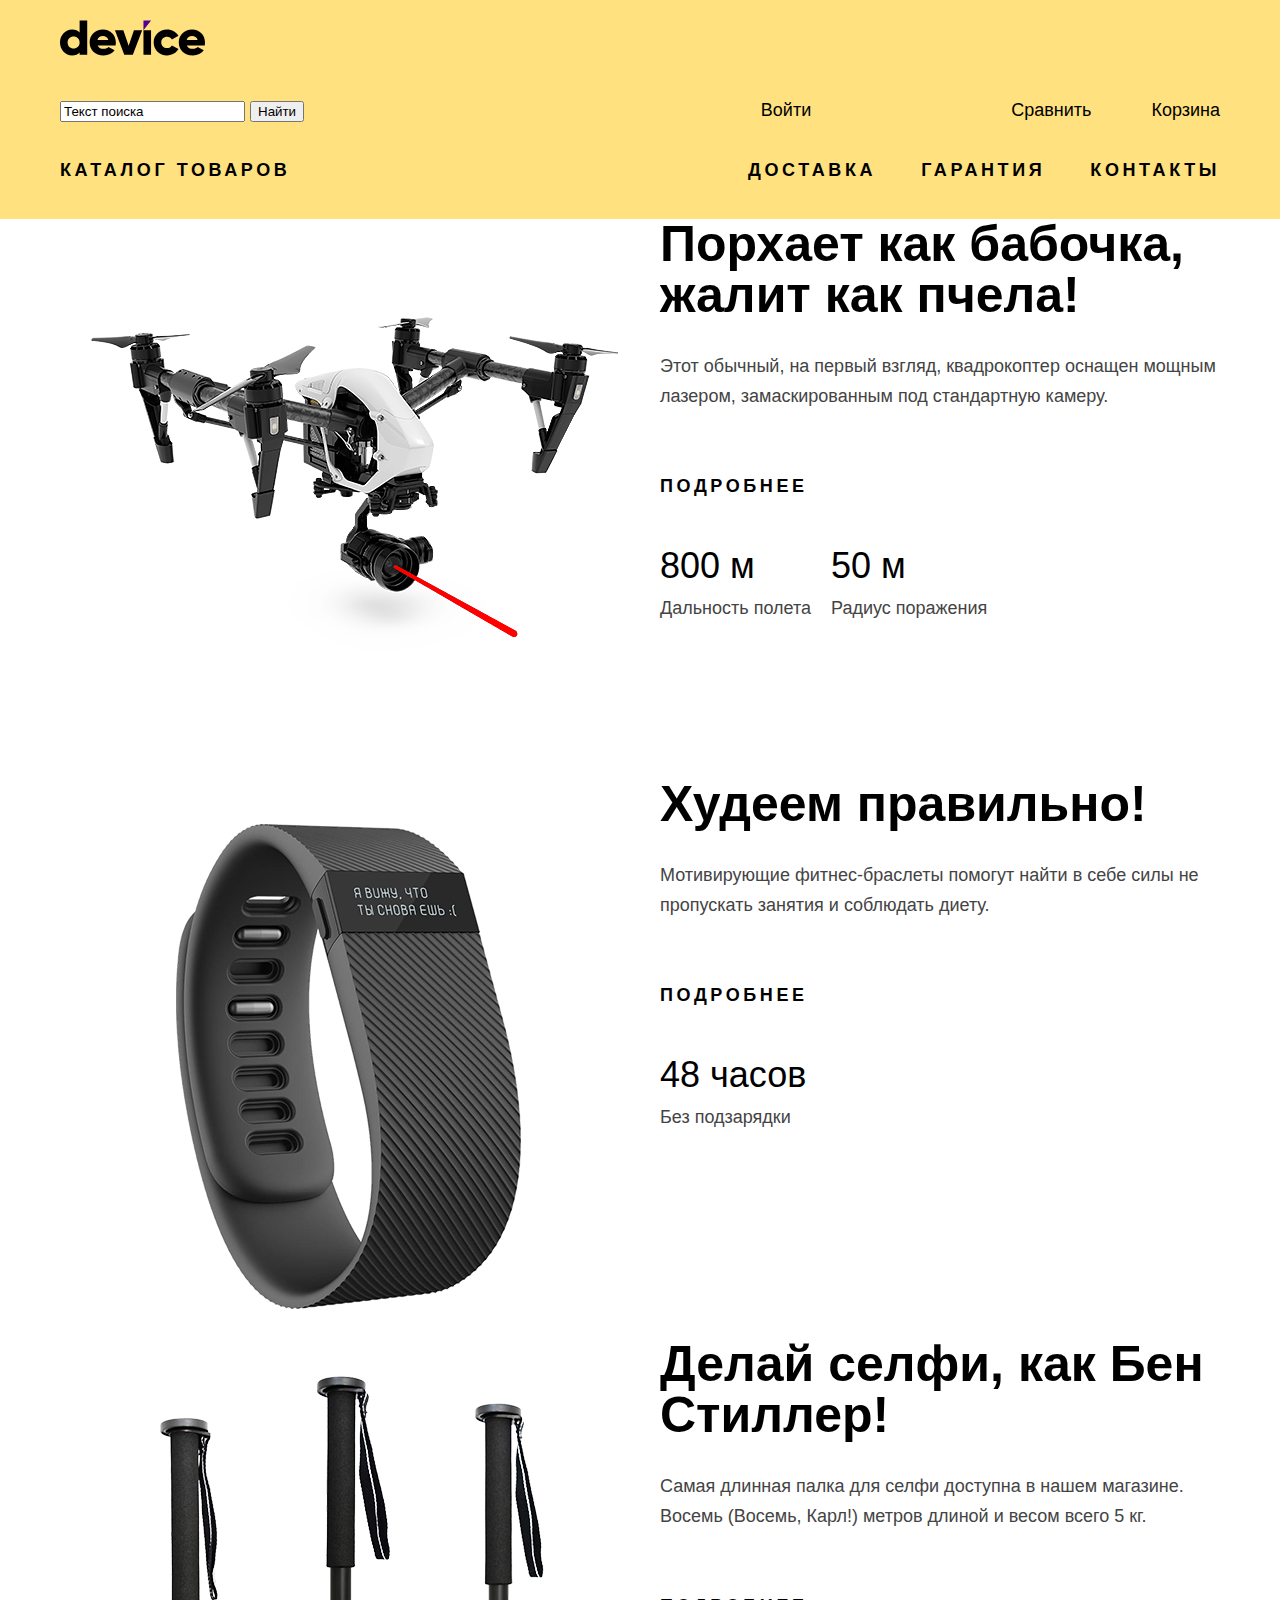
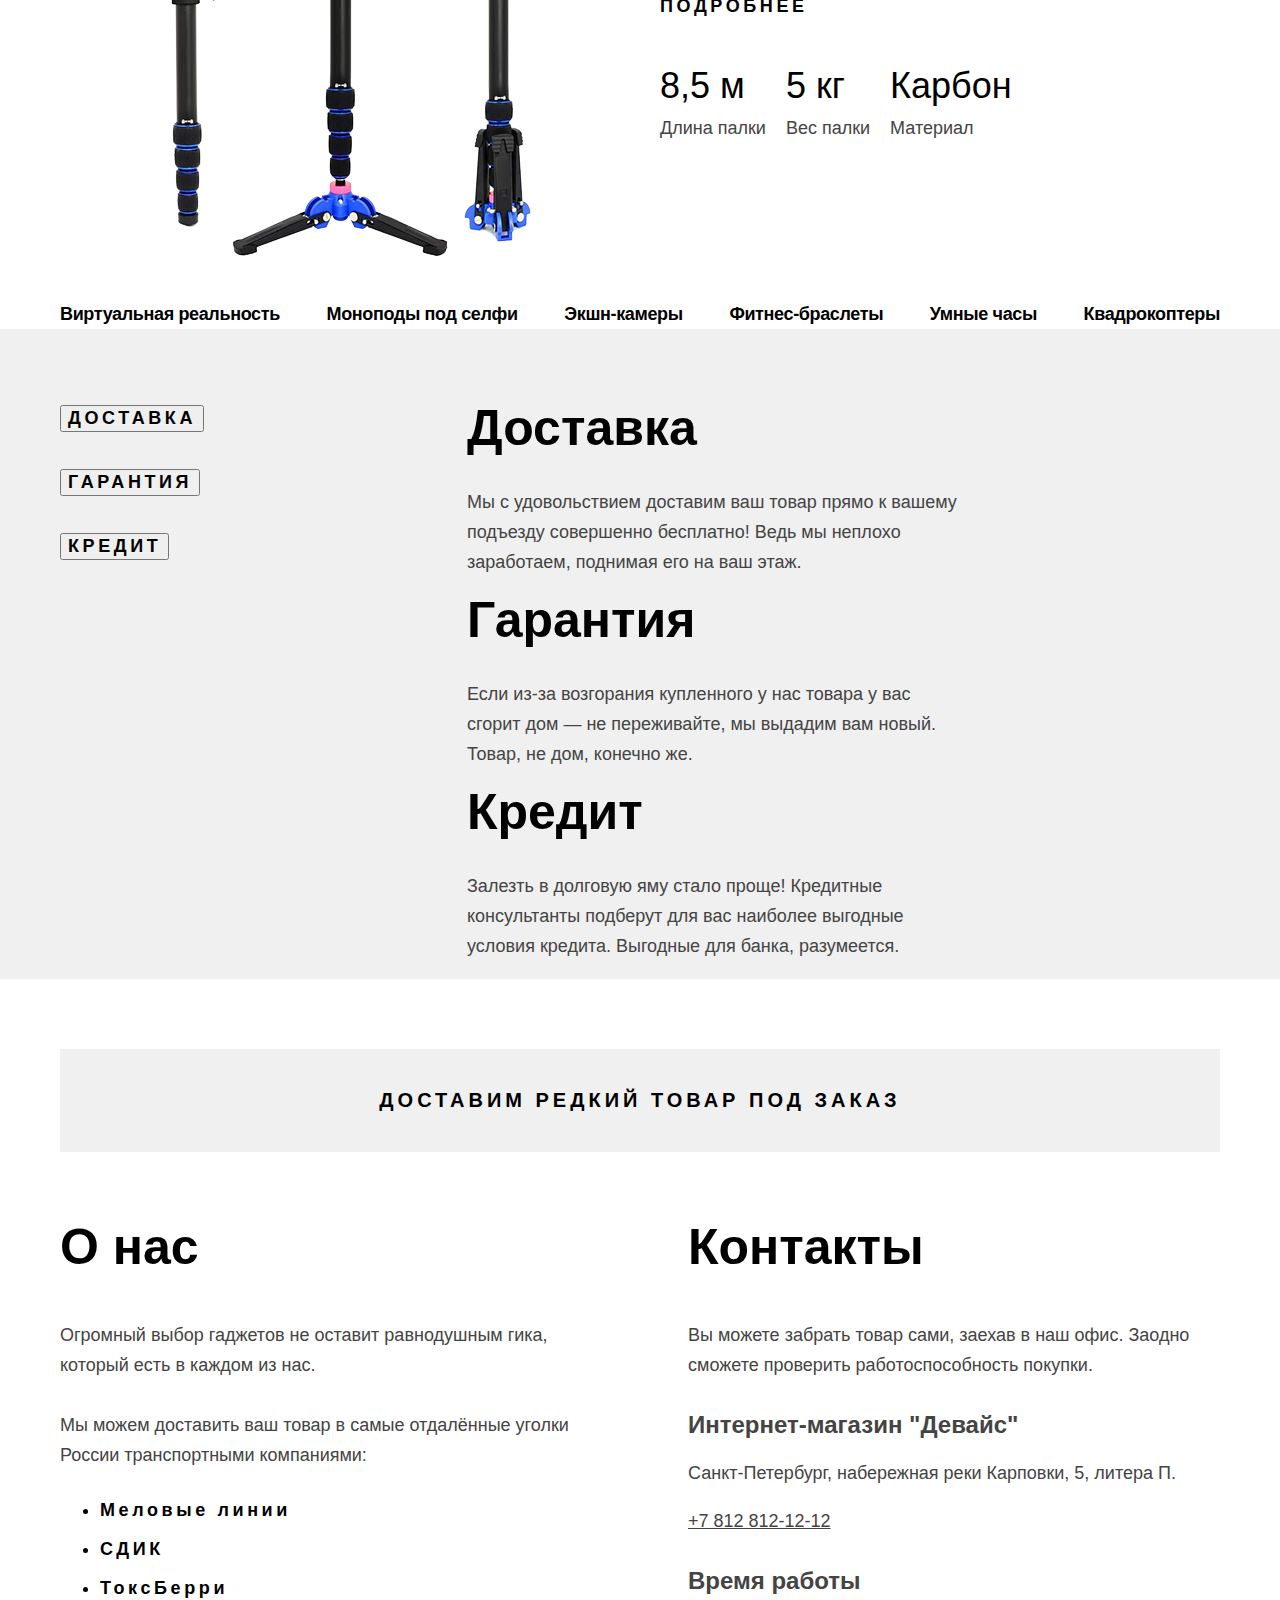
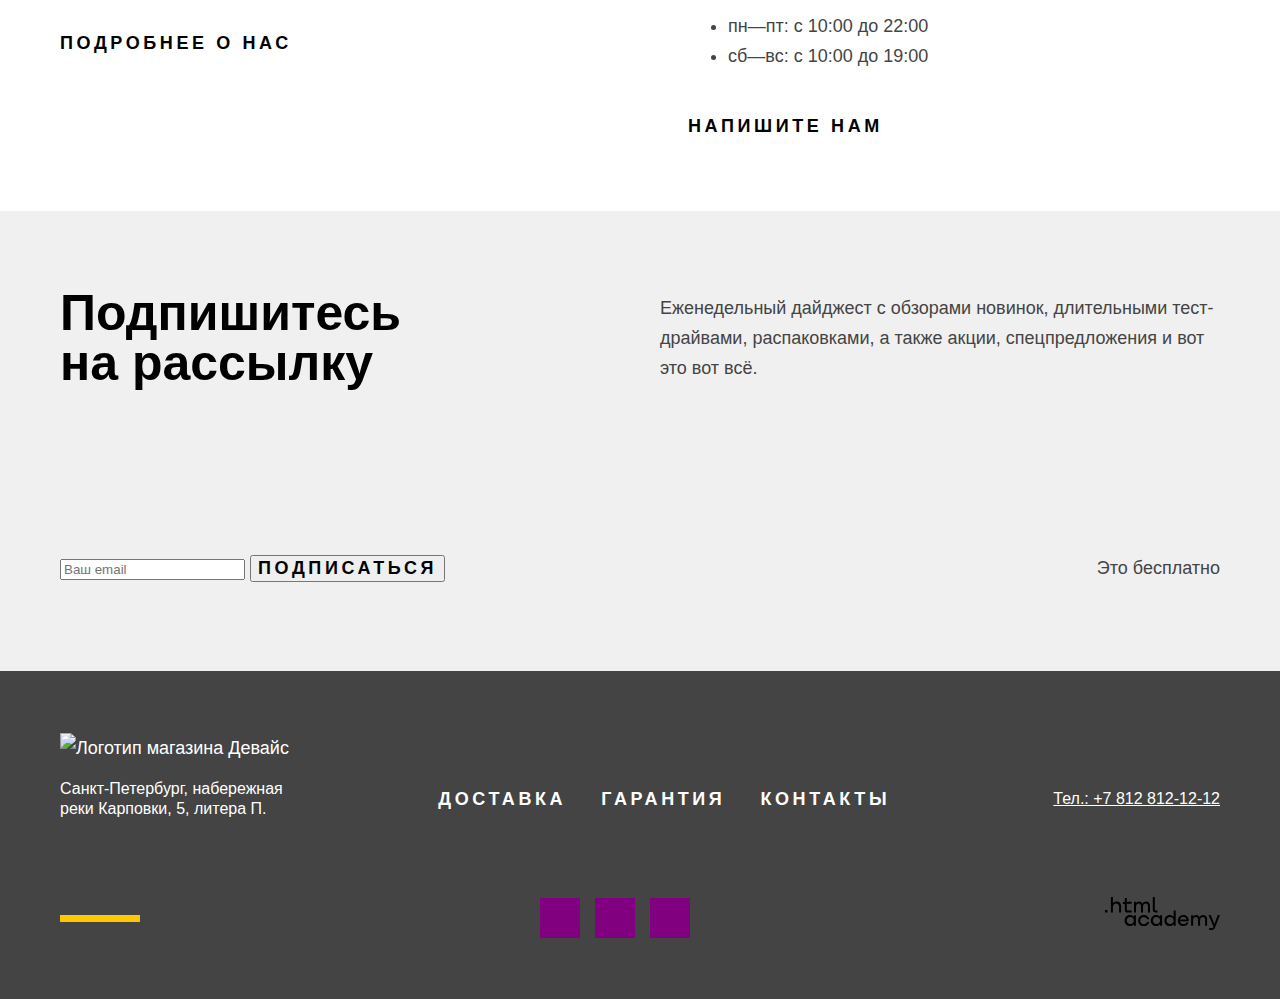
==== commit 292da1c4: "correct space in footer" ====
--- a/index.html
+++ b/index.html
@@ -220,6 +220,7 @@
           <a class="phone" href="tel:+78128121212"> Тел.: +7 812 812-12-12</a>
         </div>
         <div class="footer-line2">
+          <div class="footer-rectangle"></div>
           <ul class="footer-social-list">
             <li class="footer-social-item">
               <a class="button" href="https://t.me/htmlacademy" target="_blank">
--- a/styles/styles.css
+++ b/styles/styles.css
@@ -197,10 +197,7 @@
   padding: 0;
 }
 
-.catalog-title {
-  margin-left: 60px;
-  margin-top: 35px;
-}
+
 
 .button-container {
   width: 160px;
@@ -228,6 +225,7 @@
   letter-spacing: 0.2em;
   color: #000000;
   text-decoration: none;
+  display: inline-block;
 }
 
 .button-catalog-link {
@@ -326,21 +324,31 @@
 .footer-line1 {
   display: flex;
   justify-content: space-between;
+  align-items: center;
+  margin-bottom: 62px;
 }
 
 .footer-address {
   width: 250px;
-  margin-right: 124px;
 }
 
 .footer-line2 {
   display: flex;
-  justify-content: flex-end;
+  justify-content: space-between;
+  align-items: center;
+  margin-bottom: 60px;
+}
+
+.footer-rectangle {
+  width: 80px;
+  height: 7px;
+  background-color: #FFC700;
 }
 
 .footer-list {
   display: flex;
-  margin-right: auto;
+  margin: 0;
+  padding: 0;
   list-style-type: none;
 }
 
@@ -371,23 +379,35 @@
   font-size: 18px;
   line-height: 20px;
   letter-spacing: -0.02em;
+  margin: 0;
+  padding: 0;
+  max-width: 200px;
 }
 
 .main-inner {
-  color: #000000;
-}
+  flex-grow: 1;
+  background-color: #F0F0F0;
+}
+
+.header-wrap {
+  background-color: #FFFFFF;
+  padding-top: 35px;
+  padding-bottom: 35px;
+}
+
+
 
 .breadcrumbs {
   display: flex;
   flex-wrap: wrap;
   padding: 0;
   margin-top: 16px;
-  margin-bottom: 35px;
-  margin-left: 60px;
   list-style-type: none;
 }
 
 .breadcrumbs-item {
+  margin: 0;
+  padding: 0;
   margin-right: 36px;
 }
 
@@ -399,6 +419,7 @@
 .catalog-products {
   background-color: #F0F0F0;
   display: flex;
+  flex-grow: 1;
 }
 
 .filter-wrap {
@@ -407,6 +428,7 @@
 
 .catalog-right-column {
   width: 840px;
+  background-color: #FFFFFF;
 }
 
 .product-list,
@@ -417,7 +439,6 @@
 .catalog-wrap {
   display: flex;
   padding-top: 25px;
-  padding-bottom: 25px;
 }
 
 .product-list {
@@ -429,11 +450,6 @@
   padding: 70px 40px 44px;
 }
 
-.product-card-title {
-  margin: 0;
-  padding: 0;
-}
-
 .breadcrumbs-link {
   font-size: 16px;
   line-height: 19px;
@@ -446,11 +462,11 @@
   justify-content: space-between;
   padding-right: 40px;
   padding-bottom: 25px;
-}
-
-
-.catalog-sort {
-  margin-left: 40px;
+  background-color: #F0F0F0;
+}
+
+.catalog-filter-group{
+  margin-top: 25px;
 }
 
 .button-wrap {
@@ -484,10 +500,23 @@
   line-height: 19px;
   text-transform: uppercase;
   letter-spacing: 0.2em;
-}
-
-.catalog-filter-title {
-
+  margin: 0;
+  padding: 0;
+}
+
+.catalog-sort {
+  margin-left: 40px;
+}
+
+
+
+.product-card-image {
+  margin-bottom: 32px;
+}
+
+.card-wrap {
+  display: flex;
+  justify-content: space-between;
 }
 
 .button-pagination-show-more {
@@ -495,6 +524,9 @@
   width: 760px;
   padding-top: 18px;
   padding-bottom: 18px;
+  margin-left: 40px;
+  margin-bottom: 44px;
+  border: solid 3px #F0F0F0;
 }
 
 .product-card-link {
@@ -512,7 +544,11 @@
   display: flex;
   padding: 0;
   margin: 0;
+  margin-left: 40px;
+  margin-bottom: 78px;
   list-style-type: none;
+  background-color: #F0F0F0;
+  width: 760px;
 }
 
 .pagination-item:not(:first-child),
@@ -521,6 +557,7 @@
   margin-top: 15px;
   margin-bottom: 15px;
   padding: 10px 15px;
+  color: #444444
 }
 
 .pagination-item:first-child {
@@ -573,7 +610,6 @@
 .footer-social-list {
   margin: 0;
   padding: 0;
-  margin-bottom: 60px;
   list-style-type: none;
 }
 
@@ -587,5 +623,4 @@
 .footer-social-list {
   display: flex;
   flex-wrap: wrap;
-  margin-right: 330px;
-}
+}
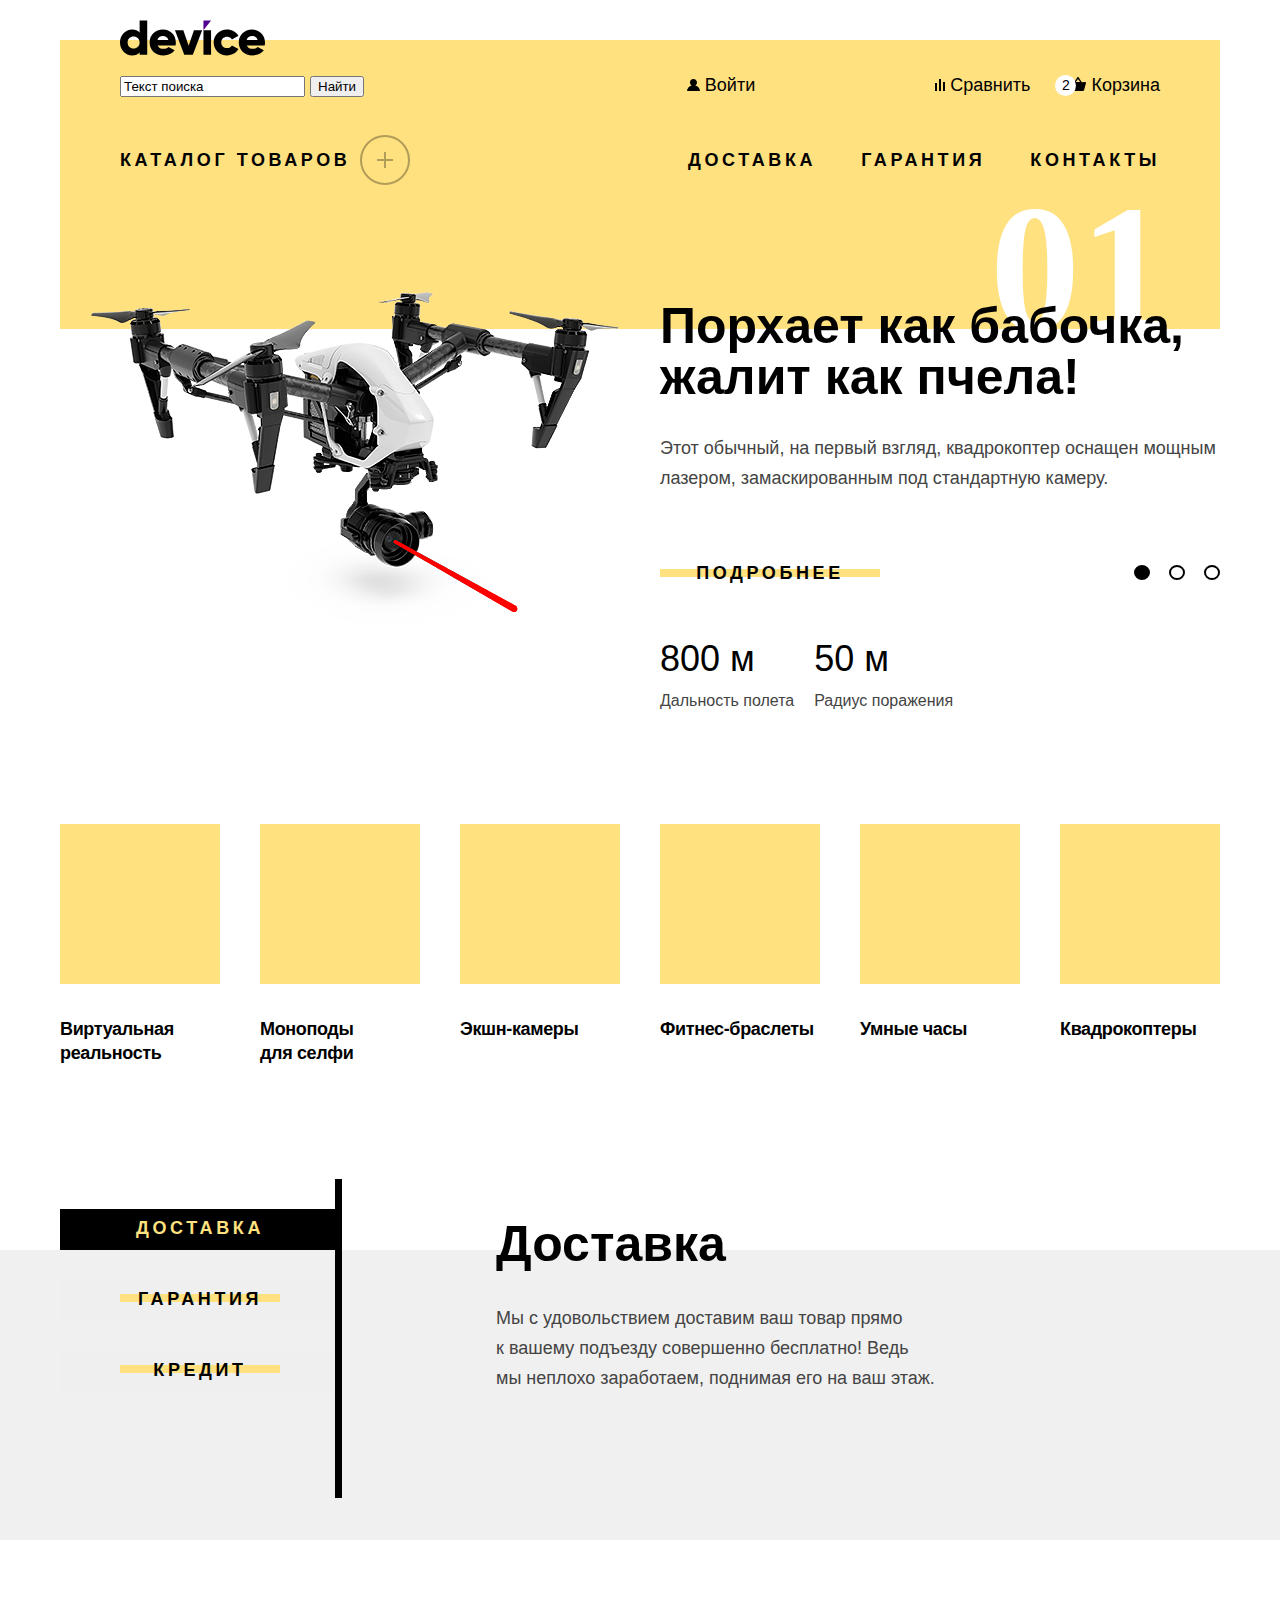
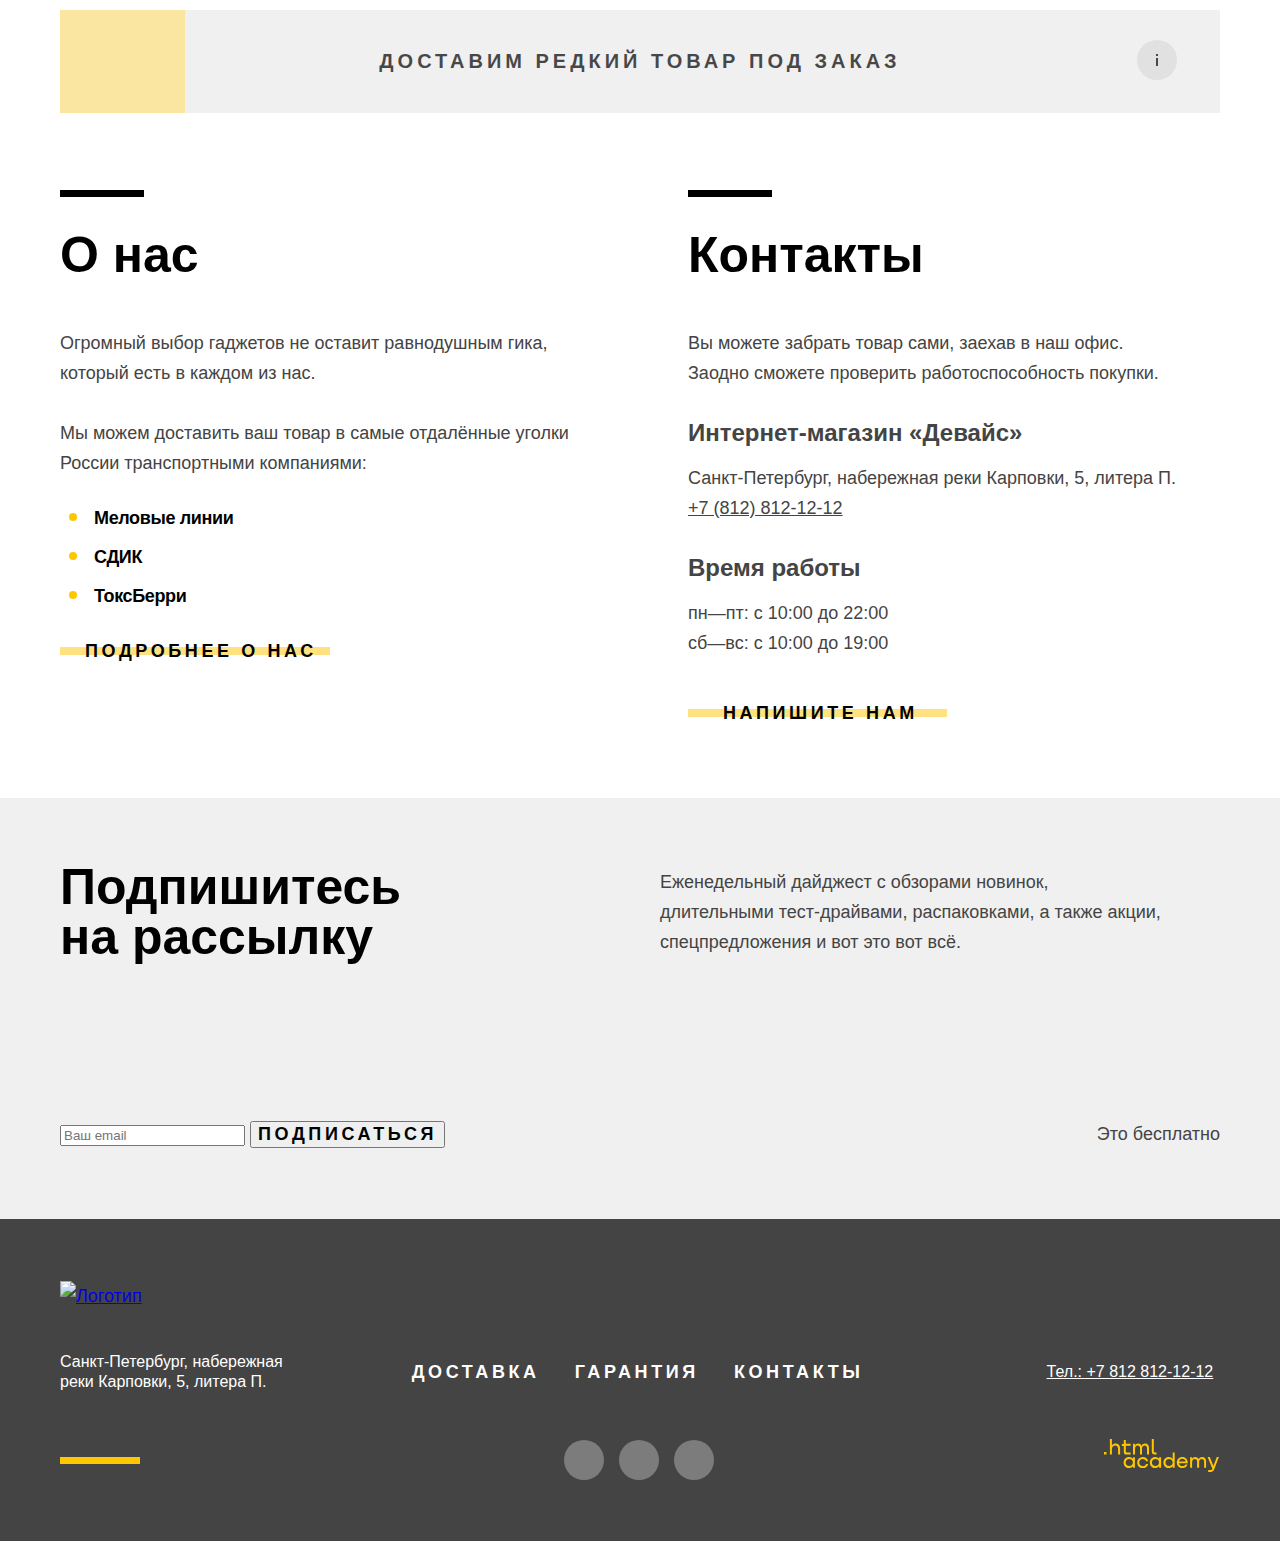
==== commit eb014b74: "decoration, icons #3 correct previous mistakes and typos" ====
--- a/index.html
+++ b/index.html
@@ -1,32 +1,70 @@
 <!DOCTYPE html>
 <html lang="ru">
-
   <head>
     <meta charset="utf-8">
     <title>Девайс</title>
     <link rel="stylesheet" href="styles/styles.css">
   </head>
-
   <body>
-    <header class="page-header page-container">
-      <a href="index.html"><img class="header-logo" src="images/device_logo.svg" width="145" height="36"
-        alt="Логотип магазина Девайс"></a>
+    <header class="page-header page-container main-header">
+      <a class="header-logo-link" href="index.html"><img class="header-logo" src="images/device_logo.svg" width="145" height="36"
+        alt="Логотип магазина Девайс">
+      </a>
       <div class="navigation-wrap">
         <form class="search-form"><input type="search" value="Текст поиска" class="navigation-search">
           <input type="button" value="Найти">
         </form>
         <ul class="navigation-list navigation-user">
-          <li class="navigation-item"><a class="navigation-link" href="#">Войти</a></li>
-        <li class="navigation-item"><a class="navigation-link" href="#">Сравнить</a></li>
-          <li class="navigation-item"><a class="navigation-link" href="#">Корзина</a></li>
+          <li class="navigation-item">
+            <a class="navigation-link navigation-icon" href="#">
+              <svg aria-hidden="true" focusable="false" width="13" height="12" fill="none" xmlns="http://www.w3.org/2000/svg"><path
+                d="M0 12h13a6.3 6.3 0 0 0-4.7-5.5c1-.6 1.7-1.7 1.7-3C10 1.6 8.4 0 6.5 0A3.5
+                3.5 0 0 0 3 3.5c0 1.3.7 2.4 1.7 3A6.3 6.3 0 0 0 0 12Z" fill="#000"/>
+              </svg>
+              Войти
+            </a>
+          </li>
+        <li class="navigation-item">
+          <a class="navigation-link navigation-icon" href="#">
+            <svg aria-hidden="true" focusable="false" width="10" height="12" fill="none" xmlns="http://www.w3.org/2000/svg"><path d="M6 0H4v12h2V0ZM2 4H0v8h2V4ZM10 3H8v9h2V3Z" fill="#000"/></svg>
+            Сравнить
+          </a>
+        </li>
+          <li class="navigation-item">
+            <a class="navigation-link navigation-icon basket" href="#">
+              <svg aria-hidden="true" focusable="false" width="16" height="14" fill="none" xmlns="http://www.w3.org/2000/svg"><path d="m15.3 5-3.5.2L8.6.3C8.5.1 8.2 0 8 0c-.2
+                0-.5.1-.6.3L4.2 5.2H.7c-.4
+                0-.7.3-.7.7v.2l1.9 6.8c.2.7.7 1.1 1.4 1.1h9.4c.7 0 1.2-.4
+                1.4-1.1L16 6v-.2c0-.4-.3-.8-.7-.8ZM8 1.9l2.2 3.2H5.9L8 1.9Z" fill="#000"/>
+              </svg>
+              Корзина
+            </a>
+          </li>
         </ul>
       </div>
       <nav class="navigation">
         <ul class="navigation-list navigation-options">
-          <li class="navigation-item"><a class="navigation-link" href="catalog.html">Каталог товаров</a></li>
-          <li class="navigation-item"><a class="navigation-link" href="#">Доставка</a></li>
-          <li class="navigation-item"><a class="navigation-link" href="#">Гарантия</a></li>
-          <li class="navigation-item"><a class="navigation-link" href="#">Контакты</a></li>
+          <li class="navigation-item">
+            <a class="navigation-link navigation-icon navigation-plus" href="catalog.html">
+              Каталог товаров
+            </a>
+            <button class="button-menu-link"></button>
+          </li>
+          <li class="navigation-item">
+            <a class="navigation-link navigation-icon" href="#">
+              Доставка
+            </a>
+          </li>
+          <li class="navigation-item">
+            <a class="navigation-link navigation-icon" href="#">
+              Гарантия
+            </a>
+          </li>
+          <li class="navigation-item">
+            <a class="navigation-link navigation-icon" href="#">
+              Контакты
+            </a>
+          </li>
         </ul>
       </nav>
     </header>
@@ -34,18 +72,19 @@
       <div class="page-container">
         <h1 class="shop-title visually-hidden">Магазин Девайс</h1>
         <ul class="slider-description">
-          <li>
+          <li class="slider-item">
             <h2 class="slider-1-title visually-hidden">Квадрокоптер</h2>
-            <div class="product-container">
+            <div class="product-container container-1">
               <img class="slider-image" src="images/quadrocopter.png" width="560" height="560" alt="Квадрокоптер">
               <div class="product-text-container">
                 <strong class="section-title">Порхает как бабочка, жалит как пчела!</strong>
                 <p class="section-text">Этот обычный, на первый взгляд, квадрокоптер оснащен мощным лазером, замаскированным под
                   стандартную камеру.</p>
-                <a class="button slider-link" href="#">Подробнее</a>
+                <a class="button slider-link yellow-button" href="#">Подробнее
+                </a>
                 <dl class="description-list">
                   <div class="description-container">
-                    <dt class="description-term"> Дальность полета</dt>
+                    <dt class="description-term">Дальность полета</dt>
                     <dd class="description-definition">800 м</dd>
                   </div>
                   <div class="description-container">
@@ -56,15 +95,17 @@
               </div>
             </div>
           </li>
-          <li>
+          <li class="slider-item visually-hidden">
             <h2 class="slider-2-title visually-hidden">Фитнес-браслет</h2>
-            <div class="product-container">
+            <div class="product-container container-2">
               <img class="slider-image" src="images/fitness_bracelet.png" width="560" height="560" alt="Фитнес-браслет">
               <div class="product-text-container">
-                <strong class="section-title">Худеем правильно!</strong>
+                <strong class="section-title">Худеем<br>правильно!</strong>
                 <p class="section-text">Мотивирующие фитнес-браслеты помогут найти в себе силы не пропускать занятия и соблюдать
                   диету.</p>
-                <a class="button slider-link" href="#">Подробнее</a>
+                <a class="button slider-link yellow-button" href="#">
+                  Подробнее
+                </a>
                 <dl class="description-list">
                   <div class="description-container">
                     <dt class="description-term">Без подзарядки</dt>
@@ -74,15 +115,17 @@
               </div>
             </div>
           </li>
-          <li>
+          <li class="slider-item visually-hidden">
             <h2 class="slider-3-title visually-hidden">Селфи-палка</h2>
-            <div class="product-container">
+            <div class="product-container container-3">
               <img class="slider-image" src="images/selfie_sticks.png" width="560" height="560" alt="Селфи-палки">
               <div class="product-text-container">
-                <strong class="section-title">Делай селфи, как Бен Стиллер!</strong>
+                <strong class="section-title">Делай селфи,<br>как Бен Стиллер!</strong>
                 <p class="section-text">Самая длинная палка для селфи доступна в нашем магазине. Восемь (Восемь, Карл!) метров
                   длиной и весом всего 5 кг.</p>
-                <a class="button slider-link" href="#">Подробнее</a>
+                <a class="button slider-link yellow-button" href="#">
+                  Подробнее
+                </a>
                 <dl class="description-list">
                   <div class="description-container">
                     <dt class="description-term">Длина палки</dt>
@@ -101,15 +144,50 @@
             </div>
           </li>
         </ul>
+        <button class="slider-left slider-button"></button>
+        <button class="slider-right slider-button"></button>
+        <button class="button round-button round-1"></button>
+        <button class="button round-button round-2"></button>
+        <button class="button round-button round-3"></button>
         <section class="catalog-main">
           <h2 class="catalog-main-title visually-hidden">Каталог товаров</h2>
           <ul class="catalog-main-list">
-            <li class="catalog-main-item"><a class="button-catalog-link" href="#">Виртуальная реальность</a></li>
-            <li class="catalog-main-item"><a class="button-catalog-link" href="#">Моноподы под селфи</a></li>
-            <li class="catalog-main-item"><a class="button-catalog-link" href="#">Экшн-камеры</a></li>
-            <li class="catalog-main-item"><a class="button-catalog-link" href="#">Фитнес-браслеты</a></li>
-            <li class="catalog-main-item"><a class="button-catalog-link" href="#">Умные часы</a></li>
-            <li class="catalog-main-item"><a class="button-catalog-link" href="#">Квадрокоптеры</a></li>
+            <li class="catalog-main-item">
+              <a class="button-catalog-link" href="catalog.html">
+                <div class="catalog-item icon-vr"></div>
+                Виртуальная реальность
+              </a>
+            </li>
+            <li class="catalog-main-item">
+              <a class="button-catalog-link" href="catalog.html">
+                <div class="catalog-item icon-monopode"></div>
+                Моноподы <br>для селфи
+              </a>
+            </li>
+            <li class="catalog-main-item">
+              <a class="button-catalog-link" href="catalog.html">
+                <div class="catalog-item icon-camera"></div>
+                Экшн-камеры
+              </a>
+            </li>
+            <li class="catalog-main-item">
+              <a class="button-catalog-link" href="catalog.html">
+                <div class="catalog-item icon-brace"></div>
+                Фитнес-браслеты
+              </a>
+            </li>
+            <li class="catalog-main-item">
+              <a class="button-catalog-link" href="catalog.html">
+                <div class="catalog-item icon-watches"></div>
+                Умные часы
+              </a>
+            </li>
+            <li class="catalog-main-item">
+              <a class="button-catalog-link" href="catalog.html">
+                <div class="catalog-item icon-quadro"></div>
+                Квадрокоптеры
+              </a>
+            </li>
           </ul>
         </section>
       </div>
@@ -117,31 +195,30 @@
         <h2 class="visually-hidden options-title">Опции при покупке</h2>
         <div class="page-container options-wrap">
           <div class="button-container">
-            <button class="button option-button" type="button">
-              <span class="button">Доставка</span>
+            <button class="button option-button button-delivery" type="button">
+              <span class="button-delivery">Доставка</span>
             </button>
-            <button class="button option-button" type="button">
-              <span class="button">Гарантия</span>
+            <button class="button option-button button-guarantee" type="button">
+              <span class="button-text">Гарантия</span>
             </button>
-            <button class="button option-button" type="button">
-              <span class="button">Кредит</span>
+            <button class="button option-button button-credit" type="button">
+              <span class="button-text">Кредит</span>
             </button>
           </div>
           <ul class="section-list">
-            <li class="section-item">
+            <li class="section-item icon-delivery">
               <h3 class="section-title">Доставка</h3>
-              <p class="options-text">Мы с удовольствием доставим ваш товар прямо к вашему подъезду совершенно
-                  бесплатно!
-                  Ведь мы неплохо заработаем, поднимая его на ваш этаж.
+              <p class="options-text">Мы с удовольствием доставим ваш товар прямо <br> к вашему подъезду совершенно
+                  бесплатно! Ведь <br> мы неплохо заработаем, поднимая его на ваш этаж.
               </p>
             </li>
-            <li class="section-item">
+            <li class="section-item icon-guarantee visually-hidden">
               <h3 class="section-title">Гарантия</h3>
               <p class="options-text">Если из-за возгорания купленного у нас товара у вас
                   сгорит дом — не переживайте, мы выдадим вам новый. Товар, не дом, конечно же.
               </p>
             </li>
-            <li class="section-item">
+            <li class="section-item icon-credit visually-hidden">
               <h3 class="section-title">Кредит</h3>
               <p class="options-text">Залезть в долговую яму стало проще!
                   Кредитные консультанты подберут для вас наиболее выгодные условия кредита. Выгодные для банка, разумеется.
@@ -152,12 +229,15 @@
       </section>
       <section class="unique-delivery page-container">
         <h3 class="visually-hidden">Уникальная доставка</h3>
-          <a class="unique-delivery-link" href="#">Доставим редкий товар под заказ</a>
+          <a class="unique-delivery-link" href="#">
+            Доставим редкий товар под заказ
+          </a>
       </section>
       <div class="about-wrap page-container">
         <section class="about">
-          <h2 class="section-title">О нас</h2>
-          <p class="about-items-info"> Огромный выбор гаджетов не оставит равнодушным гика, который есть в каждом из нас.
+          <h2 class="section-title about-title">О нас</h2>
+          <p class="about-items-info">
+            Огромный выбор гаджетов не оставит равнодушным гика, который есть в каждом из нас.
           </p>
           <h3 class="about-subtitle visually-hidden">Транспортные компании</h3>
           <p class="about-delivery-info">Мы можем доставить ваш товар в самые отдалённые уголки России транспортными
@@ -167,30 +247,40 @@
             <li class="about-delivery-item">СДИК</li>
             <li class="about-delivery-item">ТоксБерри</li>
           </ul>
-          <a class="button about-link" href="#">Подробнее о нас</a>
+          <a class="button about-link yellow-button" href="#">
+            Подробнее о нас
+          </a>
         </section>
           <section class="contacts">
-            <h2 class="section-title">Контакты</h2>
-            <p class="contacts-pickup-info">Вы можете забрать товар сами, заехав в наш офис. Заодно сможете проверить
-              работоспособность покупки.</p>
-            <h3 class="contacts-subtitle">Интернет-магазин "Девайс"</h3>
+            <h2 class="section-title about-title">Контакты</h2>
+            <p class="contacts-pickup-info">
+              Вы можете забрать товар сами, заехав в наш офис. Заодно сможете проверить
+              работоспособность покупки.
+            </p>
+            <h3 class="contacts-subtitle">Интернет-магазин «Девайс»</h3>
             <address class="contacts-address">
-              <p class="contacts-address-text">Санкт-Петербург, набережная реки Карповки, 5, литера П.</p>
-              <a class="contacts-phone" href="tel:+78128121212">+7 812 812-12-12</a>
+              <p class="contacts-address-text">
+                Санкт-Петербург, набережная реки Карповки, 5, литера П.
+              </p>
+              <a class="contacts-phone" href="tel:+78128121212">
+                +7 (812) 812-12-12
+              </a>
             </address>
             <h3 class="contacts-subtitle">Время работы</h3>
             <ul class="contacts-schedule">
               <li class="contacts-schedule-item">пн—пт: с 10:00 до 22:00</li>
               <li class="contacts-schedule-item">сб—вс: с 10:00 до 19:00</li>
             </ul>
-            <a class="button button-write" href="#">Напишите нам</a>
+            <a class="button button-write yellow-button" href="#">
+              Напишите нам
+            </a>
           </section>
       </div>
       <section class="subscription">
         <div class="page-container">
-          <div class="subscription-wrap">
+          <div class="subscription-wrap subscription-info">
             <h2 class="section-title title-subscription">Подпишитесь на рассылку</h2>
-            <p class="subscription-info">Еженедельный дайджест с обзорами новинок,
+            <p class="subscription-text">Еженедельный дайджест с обзорами новинок, <br>
                   длительными тест-драйвами, распаковками, а также акции, спецпредложения и вот это вот всё.
             </p>
           </div>
@@ -206,16 +296,30 @@
     </main>
     <footer class="page-footer">
       <div class="page-container">
-        <img class="footer-logo" src="images/device_logo_yellow.svg" width="145" height="36"
-          alt="Логотип магазина Девайс">
+        <a class="footer-logo" href="#">
+          <img class="footer-logo" src="images/device_logo_yellow.svg" width="145" height="36"
+            alt="Логотип магазина Девайс">
+        </a>
         <div class="footer-line1">
           <address class="footer-address">
-            <p class="footer-address-info">Санкт-Петербург, набережная реки Карповки, 5, литера П.</p>
+            Санкт-Петербург, набережная реки Карповки, 5, литера П.
           </address>
           <ul class="footer-list">
-            <li class="footer-item"> <a class="button footer-link" href="#">Доставка</a></li>
-            <li class="footer-item"><a class="button button footer-link" href="#">Гарантия</a></li>
-            <li class="footer-item"><a class="button footer-link" href="#">Контакты</a></li>
+            <li class="footer-item">
+              <a class="button footer-link" href="#">
+                Доставка
+              </a>
+            </li>
+            <li class="footer-item">
+              <a class="button footer-link" href="#">
+                Гарантия
+              </a>
+            </li>
+            <li class="footer-item">
+              <a class="button footer-link" href="#">
+                Контакты
+              </a>
+            </li>
           </ul>
           <a class="phone" href="tel:+78128121212"> Тел.: +7 812 812-12-12</a>
         </div>
@@ -223,26 +327,34 @@
           <div class="footer-rectangle"></div>
           <ul class="footer-social-list">
             <li class="footer-social-item">
-              <a class="button" href="https://t.me/htmlacademy" target="_blank">
+              <a class="footer-social-link button-tg" href="https://t.me/htmlacademy" target="_blank">
                 <span class="visually-hidden">Телеграм</span>
               </a>
             </li>
             <li class="footer-social-item">
-              <a class="button" href="https://www.youtube.com/user/htmlacademyru" target="_blank">
+              <a class="footer-social-link button-youtube" href="https://www.youtube.com/user/htmlacademyru" target="_blank">
                 <span class="visually-hidden">Ютуб</span>
               </a>
             </li>
             <li class="footer-social-item">
-              <a class="button" href="https://twitter.com/htmlacademy_ru" target="_blank">
+              <a class="footer-social-link button-tw" href="https://twitter.com/htmlacademy_ru" target="_blank">
                 <span class="visually-hidden">Твиттер</span>
               </a>
             </li>
           </ul>
-          <a class="htmlacademy-link" href="https://htmlacademy.ru/" target="_blank"><img class="logo-htmlacademy"
-            src="images/htmlacademy_logo.svg" width="115" height="33" alt="Логотип Htmlacademy"></a>
+          <a class="htmlacademy-link" href="https://htmlacademy.ru/" target="_blank">
+            <span class="visually-hidden">Логотип Htmlacademy</span>
+            <svg class="htmlacademy-logo" width="115" height="33" fill="none" xmlns="http://www.w3.org/2000/svg"><path d="M0 12.9v2.6h2.5v-2.6H0ZM11.6 4.5c-1.6 0-2.8.7-3.6 1.7h-.1V0h-2v15.5h2v-5.3c0-2.1 1.3-3.6 3.3-3.6 1.8 0 2.9 1.4 2.9 3.2v5.7h2V9.4c.1-3-1.8-4.9-4.5-4.9ZM26.6 4.8h-4.8V1.1h-2v3.8h-1.9v2h1.9v6c0 1.7
+              1 2.7 2.7 2.7h4.1v-2h-3.7c-.7 0-1.1-.4-1.1-1.1V6.8h4.8v-2ZM41.1 4.6c-1.6 0-2.9.8-3.5 2.1h-.1c-.6-1.2-1.8-2.1-3.4-2.1-1.4 0-2.5.8-3.1 1.8h-.1V4.8H29v10.6h2V10c0-2 1-3.5 2.6-3.5 1.5 0 2.4 1 2.4 2.6v6.3h2V9.8c0-2.4 1.4-3.3 2.6-3.3 1.5 0 2.4 1 2.4 2.6v6.3h2V8.9c.1-2.5-1.4-4.3-3.9-4.3ZM47.8
+              12.7c0 1.7 1 2.7 2.8 2.7h2v-2h-1.7c-.7 0-1.1-.4-1.1-1.1V0h-2v12.7ZM28.9 19.7c-.9-1.1-2.2-1.8-3.9-1.8-3.1 0-5.4 2.3-5.4 5.6s2.3 5.6 5.4 5.6c1.8 0 3-.8 3.8-1.9h.1v1.6h2V18.2h-2v1.5Zm-3.6
+              7.4c-2.2 0-3.6-1.6-3.6-3.6s1.4-3.6 3.6-3.6 3.6 1.6 3.6 3.6c0 1.9-1.4 3.6-3.6 3.6ZM44.2 22c-.5-2.4-2.6-4.1-5.4-4.1a5.4 5.4 0 0 0-5.6 5.6c0 3.1 2.2 5.6 5.6 5.6 2.8 0 4.9-1.8 5.4-4.2h-2.1a3.4 3.4 0 0 1-3.3 2.3c-2.2 0-3.6-1.6-3.6-3.6s1.4-3.6 3.6-3.6c1.6 0 2.8 1 3.3 2.2h2.1V22ZM55.1
+              19.7c-.9-1.1-2.2-1.8-3.9-1.8-3.1 0-5.4 2.3-5.4 5.6s2.3 5.6 5.4 5.6c1.8 0 3-.8 3.8-1.9h.1v1.6h2V18.2h-2v1.5Zm-3.6 7.4c-2.2 0-3.6-1.6-3.6-3.6s1.4-3.6 3.6-3.6 3.6 1.6 3.6 3.6c0 1.9-1.5 3.6-3.6 3.6ZM68.7 19.8c-.9-1.1-2.2-1.9-3.9-1.9-3.1 0-5.4 2.3-5.4 5.6s2.2 5.6 5.4 5.6c1.7 0 3-.8 3.8-1.8h.1v1.5h2V13.4h-2v6.4Zm-3.6
+              7.3c-2.2 0-3.6-1.6-3.6-3.6s1.4-3.6 3.6-3.6 3.6 1.6 3.6 3.6c-.1 2-1.5 3.6-3.6 3.6ZM78.3 17.9c-3.3 0-5.5 2.5-5.5 5.6 0 3 2.1 5.6 5.5 5.6 2.5 0 4.5-1.3 5.2-3.6h-2.1c-.5 1-1.6 1.6-3 1.6-1.9 0-3.3-1.3-3.4-2.9h8.8c.2-3.6-2-6.3-5.5-6.3Zm0 1.9c1.7 0 3 1 3.3 2.6h-6.5c.3-1.5 1.5-2.6 3.2-2.6ZM98.2 17.9c-1.6 0-2.9.8-3.6 2h-.1c-.6-1.2-1.8-2-3.4-2-1.4 0-2.5.7-3.1
+              1.8v-1.5h-1.9v10.6h2v-5.4c0-2 1-3.4 2.6-3.5 1.5 0 2.4 1 2.4 2.6v6.3h2v-5.6c0-2.4 1.4-3.3 2.6-3.3 1.5 0 2.4 1 2.4 2.6v6.3h2v-6.5c.1-2.6-1.4-4.4-3.9-4.4ZM109.4 27l-3.6-8.9h-2.2l4.8 11.6c-.3.9-.7 1.2-1.7 1.2h-2.5v2h2.5c1.8 0 2.8-.8 3.5-2.6l4.7-12.2h-2.1l-3.4 8.9Z"/>
+            </svg>
+          </a>
         </div>
       </div>
     </footer>
   </body>
-
 </html>
--- a/styles/styles.css
+++ b/styles/styles.css
@@ -24,6 +24,12 @@
 
 html {
   height: 100%;
+}
+
+*,
+*::before,
+*::after {
+  box-sizing: border-box;
 }
 
 body {
@@ -54,9 +60,47 @@
   flex-grow: 1;
 }
 
+.main-header {
+  position: relative;
+}
+
+.main-header::before {
+  content: " ";
+  border-bottom: #FFE17F;
+  position: absolute;
+  right: 0;
+  width: 1160px;
+  height: 140px;
+  bottom: -135px;
+  background-color: #FFE17F;
+  z-index: -2;
+}
+
+.main-header::after {
+  position: absolute;
+  content: "01";
+  color:#FFFFFF;
+  font-family: "Rubik";
+  font-weight: 700;
+  line-height: 30px;
+  font-size: 180px;
+  right: 50px;
+  bottom: -90px;
+  z-index: -1;
+}
+
 .header-logo {
-  margin-top: 20px;
-  margin-bottom: 30px;
+  display: block;
+  position: absolute;
+  top: -20px;
+}
+
+.header-logo-link:hover {
+  opacity: 0.5;
+}
+
+.header-logo-link:focus {
+  outline: solid 2px #AF4FFF;
 }
 
 .navigation-list,
@@ -69,38 +113,118 @@
 
 .navigation-wrap {
   display: flex;
-  margin-bottom: 35px;
+  margin-top: 30px;
+  margin-bottom: 50px;
   justify-content: space-between;
 }
 
 .navigation-user {
   display: flex;
   flex-wrap: wrap;
+}
+
+.navigation-item {
+  position: relative;
+}
+
+.button-menu-link {
+  position: absolute;
+  width: 50px;
+  height: 50px;
+  top: -15px;
+  right: -10px;
+  border: solid 2px #000000;
+  border-radius: 50%;
+  opacity: 0.3;
+  background-color: transparent;
+  padding: 0;
+}
+
+.button-menu-link::before,
+.button-menu-link::after {
+  position: absolute;
+  content: " ";
+  width: 16px;
+  height: 2px;
+  background-color: #000000;
+  top: 22px;
+  bottom: 17px;
+  right: 15px;
+}
+
+.button-menu-link::after {
+  transform: rotate(90deg);
+}
+
+.button-menu-link:hover {
+  opacity: 1;
+}
+
+.button-menu-link:active::after {
+  transform: rotate(360deg);
 }
 
 .search-form {
   margin-right: 60px;
 }
 
-
+.navigation-icon:hover {
+  opacity: 0.5;
+}
+
+.navigation-icon:active {
+  opacity: 0.3;
+}
+
+.navigation-icon:focus {
+  outline: solid 2px #AF4FFF;
+}
 
 .navigation-user .navigation-item:nth-child(1) {
   margin-right: 140px;
 }
 
+
 .navigation-user .navigation-item:not(:nth-child(1)) {
-  margin-left: 60px;
-}
-
+  margin-left: 40px;
+}
+
+.catalog-navigation-item:not(:last-child) {
+  margin-right: 35px;
+}
+
+.log-out {
+  opacity: 0.3;
+}
+
+.basket {
+  position: relative;
+}
+
+.basket::before {
+  position: absolute;
+  content: "2";
+  text-align: center;
+  font-size: 14px;
+  line-height: 21.59px;
+  width: 21px;
+  height: 21px;
+  background-color: #FFFFFF;
+  border-radius: 50%;
+  left: -15px;
+  top: 0;
+}
 
 .navigation-options {
   display: flex;
-  margin-bottom: 38px;
   flex-wrap: wrap;
+  align-items: center;
 }
 
 .navigation-options .navigation-item:nth-child(1) {
+  position: relative;
   margin-right: auto;
+  padding-right: 50px;
 }
 
 .navigation-options .navigation-item:not(:nth-child(1)) {
@@ -110,13 +234,18 @@
 .page-container {
   width: 1160px;
   margin: 0 auto;
+  position: relative;
 }
 
 .page-header {
+  position: relative;
   background-color: #FFE17F;
   color: #000000;
   padding-left: 60px;
   padding-right: 60px;
+  padding-bottom: 23px;
+  box-sizing: border-box;
+  margin-top: 40px;
 }
 
 .navigation-link {
@@ -139,13 +268,33 @@
   background-color: #F0F0F0;
 }
 
+.options {
+  padding-top: 74px;
+  position: relative;
+  z-index: 0;
+}
+
+.options::before {
+  content: " ";
+  border-bottom: #FFE17F;
+  position: absolute;
+  width: 100%;
+  height: 130px;
+  top: -15px;
+  background-color: #FFFFFF;
+   z-index: -1;
+}
+
 .options-wrap {
   display: flex;
-  padding-top: 74px;
+  z-index: 2;
+  padding-bottom: 147px;
 }
 
 .options-text {
   width: 500px;
+  margin: 0;
+  padding: 0;
   margin-top: 34px;
 }
 
@@ -159,13 +308,126 @@
   margin: 0;
 }
 
+.slider-button {
+  position: absolute;
+  border: none;
+  background-color: transparent;
+  cursor: pointer;
+  width: 20px;
+  height: 60px;
+}
+
+.slider-left {
+  background-image: url("../images/icons/slider_left.svg");
+  top:220px;
+  left: 30px;
+}
+
+.slider-right {
+  background-image: url("../images/icons/slider_right.svg");
+  top:220px;
+  right: 590px;
+}
+
+.slider-button:hover {
+  opacity: 0.5;
+}
+
+.slider-button:active {
+  opacity: 0.3;
+}
+
+.slider-button:focus {
+  outline: solid 2px #AF4FFF;
+}
+
+.slider-description {
+  position: relative;
+}
+
+.round-button {
+  position: absolute;
+  bottom: 485px;
+  width: 12px;
+  height: 15px;
+  background-color: #FFFFFF;
+  border: solid 2px #000000;
+  border-radius: 50%;
+}
+
+.round-1 {
+  right: 70px;
+  background-color: #000000;
+}
+
+.round-2 {
+  right: 35px;
+}
+
+.round-3 {
+  right: 0;
+}
+
+.round-button:hover {
+  opacity: 0.7;
+}
+
+.round-button:active {
+  opacity: 0.5;
+}
+
+.round-button:focus {
+  outline: solid 2px #AF4FFF;
+}
+
 .slider-image {
+  display: block;
   margin-right: 40px;
   flex-shrink: 0;
 }
 
-
-
+.slider-link {
+  position: relative;
+  border: none;
+  background-color: #ffffff00;
+  padding-top: 10px;
+  padding-bottom: 10px;
+  width: 220px;
+  z-index: 2;
+}
+
+.slider-link::before {
+  position: absolute;
+  content: " ";
+  width: 220px;
+  height: 8px;
+  left: 0;
+  bottom: 17px;
+  background-color: #FFE17F;
+  z-index: -1;
+}
+
+.yellow-button:hover {
+  background-color: #FFE17F;
+}
+
+.yellow-button:focus {
+  outline: solid 2px #AF4FFF;
+  background-color: #FFFFFF;
+  z-index: -2;
+}
+
+.yellow-button:active {
+  background-color: #FFCC33;
+}
+
+.yellow-button:active::before {
+  background-color: #FFCC33;
+}
+
+.yellow-button:disabled {
+  opacity: 0.5;
+}
 
 .section-text {
   margin-top: 30px;
@@ -187,26 +449,104 @@
 
 .product-container {
   display: flex;
+  margin-bottom: 70px;
+}
+
+.product-text-container {
+  align-self: flex-end;
+  margin-bottom: 38px;
 }
 
 .catalog-main-list {
   display: flex;
-  justify-content: space-between;
+  flex-wrap: wrap;
+  gap: 40px;
   list-style-type: none;
   margin: 0;
   padding: 0;
 }
 
-
+.catalog-main {
+  margin-bottom: 70px;
+}
+
+.pagination-big {
+  padding: 25px;
+}
+
+.pagination-big:hover {
+  background-color: #DCDCDC;
+}
+
+.pagination-big:active {
+  opacity: 0.7;
+}
+
+.pagination-big:focus {
+  outline: solid 2px #AF4FFF;
+}
 
 .button-container {
+  position: relative;
+  flex-direction: column;
+}
+
+.option-button {
+  width: 280px;
+  padding-top: 9px;
+  padding-bottom: 11px;
+  border: none;
+}
+
+.option-button:not(:last-child) {
+  margin-bottom: 30px;
+}
+.button-guarantee,
+.button-credit {
+  position: relative;
+}
+
+.button-guarantee::before,
+.button-credit::before {
+  position: absolute;
+  content: " ";
   width: 160px;
-  flex-direction: column;
-  margin-right: 247px;
-}
-
-.option-button {
-  margin-bottom: 35px;
+  height: 8px;
+  left: 60px;
+  top: 14px;
+  background-color: #FFE17F;
+  z-index: 1;
+}
+
+.button-text {
+  position: relative;
+  z-index: 2;
+}
+
+.button-delivery {
+  color:rgba(255, 225, 127, 1);
+  background-color: #000000;
+}
+
+.button-container::after {
+  content:'';
+  position: absolute;
+  top: -30px;
+  left: 275px;
+  height: 319px;
+  border-right: 7px solid #000000;
+}
+
+ .button-delivery:hover {
+  color: rgba(255, 225, 127, 0.5);
+}
+
+.button-delivery:active {
+  color: rgba(255, 225, 127, 0.3);
+}
+
+.button-delivery:focus {
+  outline: solid 2px #AF4FFF;
 }
 
 .section-container {
@@ -226,6 +566,7 @@
   color: #000000;
   text-decoration: none;
   display: inline-block;
+  cursor: pointer;
 }
 
 .button-catalog-link {
@@ -237,12 +578,40 @@
   letter-spacing: -0.02em;
   color: #000000;
   text-decoration: none;
+  display: block;
+  width: 160px;
+}
+
+.catalog-item:focus {
+  background-color: #FFE17F;;
+}
+
+.catalog-item:hover {
+background-color: #FFC700;
+}
+
+.button-catalog-link:active {
+  opacity: 0.3;
 }
 
 .unique-delivery {
+  position: relative;
   background-color: #F0F0F0;
   margin-top: 70px;
-  margin-bottom: 70px;
+  margin-bottom: 117px;
+}
+
+.grey-button:hover {
+  opacity: 0.5;
+}
+
+.grey-button:active {
+  opacity: 0.7;
+}
+
+.grey-button:focus {
+  outline: solid 2px #AF4FFF;
+  opacity: 1;
 }
 
 .unique-delivery-link {
@@ -259,6 +628,50 @@
   display: block;
   margin: 0 auto;
   padding: 40px 125px;
+  opacity: 0.7;
+}
+
+.unique-delivery-link::before {
+  position: absolute;
+  content: " ";
+  background-image: url("../images/icons/truck.svg");
+  background-position: center;
+  background-repeat: no-repeat;
+  background-color: #FFE17F;
+  width: 125px;
+  height: 103px;
+  left: 0;
+  top: 0;
+}
+
+.unique-delivery-link::after {
+  position: absolute;
+  content: " ";
+  background-image: url("../images/icons/i.svg");
+  background-position: center;
+  background-repeat: no-repeat;
+  background-color: #DCDCDC;
+  border-radius: 50%;
+  width: 40px;
+  height: 40px;
+  right: 43px;
+  top: 30px;
+}
+
+.unique-delivery-link:hover {
+  opacity: 1;
+}
+
+.unique-delivery-link:hover::before {
+  background-color: #FFC700
+}
+
+.unique-delivery-link:active {
+  opacity: 0.3;
+}
+
+.unique-delivery-link:focus {
+  outline: solid 2px #AF4FFF;
 }
 
 .about-wrap {
@@ -269,6 +682,55 @@
 
 .about {
   width: 520px;
+}
+
+.about-title {
+  position: relative;
+}
+
+.about-title::before {
+  position: absolute;
+  content: " ";
+  width: 84px;
+  height: 7px;
+  top: -40px;
+  background-color: #000000;
+}
+
+.about-link {
+  position: relative;
+  background-color: transparent;
+  padding-left: 25px;
+  padding-right: 20px;
+}
+
+.about-link::before {
+  position: absolute;
+  content: " ";
+  width: 270px;
+  height: 8px;
+  left: 0;
+  top: 6px;
+  background-color: #FFE17F;
+  z-index: -1;
+}
+
+.button-write {
+  position: relative;
+  background-color: transparent;
+  padding-left: 35px;
+  padding-right: 30px;
+}
+
+.button-write::before {
+  position: absolute;
+  content: " ";
+  width: 259px;
+  height: 8px;
+  left: 0;
+  top: 6px;
+  background-color: #FFE17F;
+  z-index: -1;
 }
 
 .contacts {
@@ -279,11 +741,19 @@
 .contacts-pickup-info {
   margin-top: 48px;
   margin-bottom: 30px;
-}
-
-.about-delivery-info,
+  width: 500px;
+}
+
+.about-delivery-info {
+  margin-bottom: 30px;
+}
+
 .about-delivery-list {
+  margin: 0;
+  padding: 0;
+  list-style-type: none;
   margin-bottom: 30px;
+  padding-left: 34px;
 }
 
 .contacts-subtitle {
@@ -292,16 +762,25 @@
 }
 
 .contacts-schedule {
-  margin-top: 15px;
+  margin: 0;
+  padding: 0;
+  list-style-type: none;
   margin-bottom: 40px;
+}
+
+.subscription {
+padding-top: 64px;
+padding-bottom: 70px;
 }
 
 .subscription-wrap {
   display: flex;
   align-items: center;
   justify-content: space-between;
-  padding-top: 64px;
-  padding-bottom: 70px;
+}
+
+.subscription-info {
+  margin-bottom: 157px;
 }
 
 .subscription-form {
@@ -312,37 +791,50 @@
   width: 348px;
 }
 
-
-.subscription-info {
+.subscription-text {
+  margin: 0;
+  padding: 0;
   width: 560px;
 }
 
+.subscription-additional-info {
+  margin: 0;
+  padding: 0;
+  padding-left: 30px;
+  background-image: url("../images/icons/green_tick.svg");
+  background-repeat: no-repeat;
+  background-size: 14px 14px;
+  background-position: center left;
+}
+
 .footer-logo {
+  display: block;
   margin-top: 62px;
+  margin-bottom: 35px;
 }
 
 .footer-line1 {
   display: flex;
-  justify-content: space-between;
   align-items: center;
-  margin-bottom: 62px;
+  margin-bottom: 47px;
 }
 
 .footer-address {
-  width: 250px;
+  width: 260px;
+  margin-right: 94px;
 }
 
 .footer-line2 {
   display: flex;
-  justify-content: space-between;
   align-items: center;
-  margin-bottom: 60px;
+  padding-bottom: 60px;
 }
 
 .footer-rectangle {
   width: 80px;
   height: 7px;
   background-color: #FFC700;
+  margin-right: 424px;
 }
 
 .footer-list {
@@ -352,7 +844,7 @@
   list-style-type: none;
 }
 
-.footer-item {
+.footer-item:not(:last-child) {
   margin-right: 35px;
 }
 
@@ -360,6 +852,10 @@
   font-size: 36px;
   color: #000000;
   margin: 0 0 12px;
+}
+
+.description-term {
+  font-size: 16px;
 }
 
 .about-delivery-item,
@@ -367,11 +863,23 @@
   font-weight: 700;
   line-height: 20px;
   color: #000000;
-  letter-spacing: 0.2em;
+  letter-spacing: -0.02em;
 }
 
 .about-delivery-item {
   margin-bottom: 19px;
+  position: relative;
+}
+
+.about-delivery-item::before {
+  position: absolute;
+  content: " ";
+  width: 8px;
+  height: 8px;
+  border-radius: 50%;
+  background-color: #FFC700;
+  left: -25px;
+  top: 5px;
 }
 
 .product-card-title {
@@ -395,7 +903,9 @@
   padding-bottom: 35px;
 }
 
-
+.inner-header {
+  padding-left: 60px;
+}
 
 .breadcrumbs {
   display: flex;
@@ -406,9 +916,22 @@
 }
 
 .breadcrumbs-item {
+  color: #000000;
   margin: 0;
   padding: 0;
   margin-right: 36px;
+}
+
+.breadcrumbs-item:hover {
+  opacity: 0.9;
+}
+
+.breadcrumbs-item:active {
+  opacity: 0.8;
+}
+
+.breadcrumbs-item:focus {
+  outline: solid 2px #AF4FFF;
 }
 
 .control-input {
@@ -416,19 +939,16 @@
   line-height: 19px;
 }
 
-.catalog-products {
-  background-color: #F0F0F0;
-  display: flex;
-  flex-grow: 1;
-}
-
 .filter-wrap {
   width: 320px;
-}
-
-.catalog-right-column {
+  padding-left: 60px;
+  padding-right: 40px;
+}
+
+.product-list-wrap {
+  background-color: #FFFFFF;
   width: 840px;
-  background-color: #FFFFFF;
+  padding: 70px 40px 78px;
 }
 
 .product-list,
@@ -443,11 +963,12 @@
 
 .product-list {
   margin: 0;
+  padding: 0;
+  margin-bottom: 44px;
   list-style-type: none;
   display: grid;
   grid-template-columns: 360px 360px;
   gap: 44px 40px;
-  padding: 70px 40px 44px;
 }
 
 .breadcrumbs-link {
@@ -461,11 +982,12 @@
   display: flex;
   justify-content: space-between;
   padding-right: 40px;
+  padding-left: 40px;
   padding-bottom: 25px;
   background-color: #F0F0F0;
 }
 
-.catalog-filter-group{
+.catalog-filter-group {
   margin-top: 25px;
 }
 
@@ -473,22 +995,24 @@
   display: flex;
 }
 
-.button-low-to-high {
+.button-sort {
   width: 11px;
   height: 10px;
-  background-color: #000000;
+  background-repeat: no-repeat;
+  background-position: center;
+  align-self: center;
   padding: 10px;
-  align-self: center;
   margin-left: 10px;
 }
 
+.button-low-to-high {
+  background-image: url("../images/icons/sort_up.svg");
+  opacity: 0.3;
+}
+
 .button-high-to-low {
-  width: 11px;
-  height: 10px;
-  background-color: #000000;
-  padding: 10px;
-  align-self: center;
-  margin-left: 10px;
+  background-image: url("../images/icons/sort_down.svg");
+  opacity: 0.3;
 }
 
 .catalog-filter-title,
@@ -504,14 +1028,9 @@
   padding: 0;
 }
 
-.catalog-sort {
-  margin-left: 40px;
-}
-
-
-
 .product-card-image {
   margin-bottom: 32px;
+  display: block;
 }
 
 .card-wrap {
@@ -519,57 +1038,105 @@
   justify-content: space-between;
 }
 
-.button-pagination-show-more {
+.product-card {
+  position: relative;
+}
+
+.product-card-more {
+  position: absolute;
+  top: 195px;
+  left: 107px;
+  z-index: -1;
+}
+
+.product-card-more::before {
+  content: " ";
+  position: absolute;
+  width: 220px;
+  height: 8px;
+  right: 10px;
+  left: -40px;
+  bottom: 5px;
+  background-color: #FFE17F;
+  z-index: -1;
+}
+
+ .product-card:nth-child(2)::before {
+  display: block;
+  position: absolute;
+  content: "New";
+  font-family: 'Raleway';
+  line-height: 16.44px;
   text-align: center;
-  width: 760px;
-  padding-top: 18px;
-  padding-bottom: 18px;
-  margin-left: 40px;
-  margin-bottom: 44px;
-  border: solid 3px #F0F0F0;
+  text-transform: uppercase;
+  width: 60px;
+  height: 60px;
+  top: 27px;
+  right: 27px;
+  border: solid 2px rgba(0, 0, 0, 0.6);
+  border-radius: 50%;
+  color: rgba(0, 0, 0, 0.6);
+  margin: 0;
+  padding: 20px 5px;
 }
 
 .product-card-link {
   text-decoration: none;
   color: #000000;
+}
+
+.product-card-link:hover {
+  opacity: 0.5;
+}
+
+.product-card-link:active {
+  opacity: 0.7;
+}
+
+.product-card-link:focus {
+  outline: solid 2px #AF4FFF;
+}
+
+.button-pagination-show-more {
+  text-align: center;
+  width: 100%;
+  margin-top: 44px;
+  padding-top: 18px;
+  padding-bottom: 18px;
+  border: solid 3px #F0F0F0;
+  cursor: pointer;
 }
 
 .product-card-price {
   line-height: 21px;
   text-align: right;
   color: #444444;
+  margin: 0;
+  padding: 0;
 }
 
 .pagination {
-  display: flex;
-  padding: 0;
-  margin: 0;
-  margin-left: 40px;
-  margin-bottom: 78px;
+  padding: 0;
+  margin: 0;
+  margin-top: 44px;
+  display: flex;
+  align-items: center;
   list-style-type: none;
-  background-color: #F0F0F0;
-  width: 760px;
-}
-
-.pagination-item:not(:first-child),
-.pagination-item:not(:last-child)
- {
-  margin-top: 15px;
-  margin-bottom: 15px;
-  padding: 10px 15px;
-  color: #444444
+  background-color: #EBEBEB;
+}
+
+.pagination-item {
+  color: #444444;
 }
 
 .pagination-item:first-child {
   margin: 0;
-  padding: 25px;
   margin-right: 145px;
 }
 
 .pagination-item:last-child {
   margin: 0;
-  padding: 25px;
-  margin-left: 145px;
+  margin-left: 125px;
 }
 
 .pagination-link {
@@ -578,6 +1145,8 @@
   text-align: center;
   color: #444444;
   text-decoration: none;
+  padding: 10px 16px;
+  opacity: 0.3;
 }
 .contacts-subtitle {
   font-weight: 700;
@@ -596,9 +1165,29 @@
   color: inherit;
 }
 
+.footer-link:hover {
+  color: #FFC700;
+  text-decoration: underline;
+}
+
+.footer-link:active {
+  color: #FFC700;
+  text-decoration: underline;
+  opacity: 0.5;
+}
+
+.footer-link:focus {
+  outline: solid 2px #AF4FFF;
+}
+
 .footer-address,
 .contacts-address {
   font-style: normal;
+}
+
+.contacts-address-text {
+  margin: 0;
+  padding: 0;
 }
 
 .footer-address,
@@ -607,20 +1196,183 @@
   line-height: 20px;
 }
 
+.phone {
+  margin: 0;
+  padding: 0;
+  width: 175px;
+  margin-left: 183px;
+}
+
+.phone:hover {
+  color: #FFC700;
+}
+
+.phone:focus {
+  outline: solid 2px #AF4FFF;
+}
+
+.phonek:active {
+  color: #FFC700;
+  opacity: 0.5;
+}
+
 .footer-social-list {
   margin: 0;
   padding: 0;
+  margin-right: 390px;
   list-style-type: none;
+  display: flex;
+  flex-wrap: wrap;
 }
 
 .footer-social-item {
+  margin: 0;
+  padding: 0;
+}
+
+.footer-social-item:not(:last-child) {
+  margin-right: 15px;
+}
+
+.logo-htmlacademy {
+  display: block;
+}
+
+.button-tg {
+  background-image: url("../images/icons/telegram.svg");
+  background-repeat: no-repeat;
+}
+
+.button-tw {
+  background-image: url("../images/icons/twitter.svg");
+  background-repeat: no-repeat;
+}
+
+.button-youtube {
+  background-image: url("../images/icons/youtube.svg");
+  background-repeat: no-repeat;
+}
+
+.footer-social-link {
+  display: block;
   width: 40px;
   height: 40px;
-  margin-right: 15px;
-  background-color: purple;
-}
-
-.footer-social-list {
-  display: flex;
-  flex-wrap: wrap;
-}
+  border-radius: 50%;
+  background-color: rgba(255, 255, 255, 0.3);;
+  background-repeat: no-repeat;
+  background-position: center;
+  background-size: 16px 16px;
+}
+
+.footer-social-link:hover {
+  background-color: #FFC700;
+  opacity: 0.8;
+}
+
+.footer-social-link:focus {
+  outline: solid 2px #AF4FFF;
+}
+
+.footer-social-link:active {
+  color: #FFC700;
+  opacity: 0.5;
+}
+
+.section-item {
+  padding-right: 224px;
+  padding-top: 10px;
+  background-repeat: no-repeat;
+  background-size: 136px 164px;
+  background-position: center right 20px;
+}
+
+.section-item:not(:first-child) {
+  padding-top: 100px;
+}
+
+.icon-delivery {
+  background-image: url("../images/icons/delivery.svg");
+}
+
+.icon-guarantee {
+  background-image: url("../images/icons/guarantee.svg");
+}
+
+.icon-credit {
+  background-image: url("../images/icons/credit.svg");
+}
+
+.catalog-item {
+  width: 160px;
+  height: 160px;
+  background-color: #FFE17F;
+  background-repeat: no-repeat;
+  margin-bottom: 33px;
+}
+
+.icon-vr {
+  background-image: url(../images/icons/virtual_reality_icon.svg);
+  background-position: center;
+}
+
+.icon-monopode {
+  background-image: url(../images/icons/monopods_icon.svg);
+  background-position: bottom;
+}
+
+.icon-camera {
+  background-image: url(../images/icons/action_cameras_icon.svg);
+  background-position: center;
+}
+
+.icon-brace {
+  background-image: url(../images/icons/fitness_bracelets_icon.svg);
+  background-repeat: no-repeat;
+  background-position: center;
+}
+
+.icon-watches {
+  background-image: url(../images/icons/smart_watches_icon.svg);
+  background-position: center;
+}
+
+.icon-quadro {
+  background-image: url(../images/icons/quadcopters_icon.svg);
+  background-position: center;
+}
+.htmlacademy-logo {
+  fill: #FFC700;
+}
+
+.htmlacademy-logo:hover,
+.phone:hover {
+  fill: #FFFFFF;
+}
+
+.htmlacademy-logo:active,
+.phone:hover {
+  fill: #FFFFFF;
+  opacity: 0.5;
+}
+
+.htmlacademy-link:focus,
+.phone:focus {
+  outline: solid 2px #AF4FFF;
+}
+
+.footer-logo {
+  display: block;
+  width: 145px;
+}
+
+.footer-logo:hover {
+  opacity: 0.7;
+}
+
+.footer-logo:active {
+  opacity: 0.5;
+}
+
+.footer-logo:focus {
+  outline: solid 2px #AF4FFF;
+}
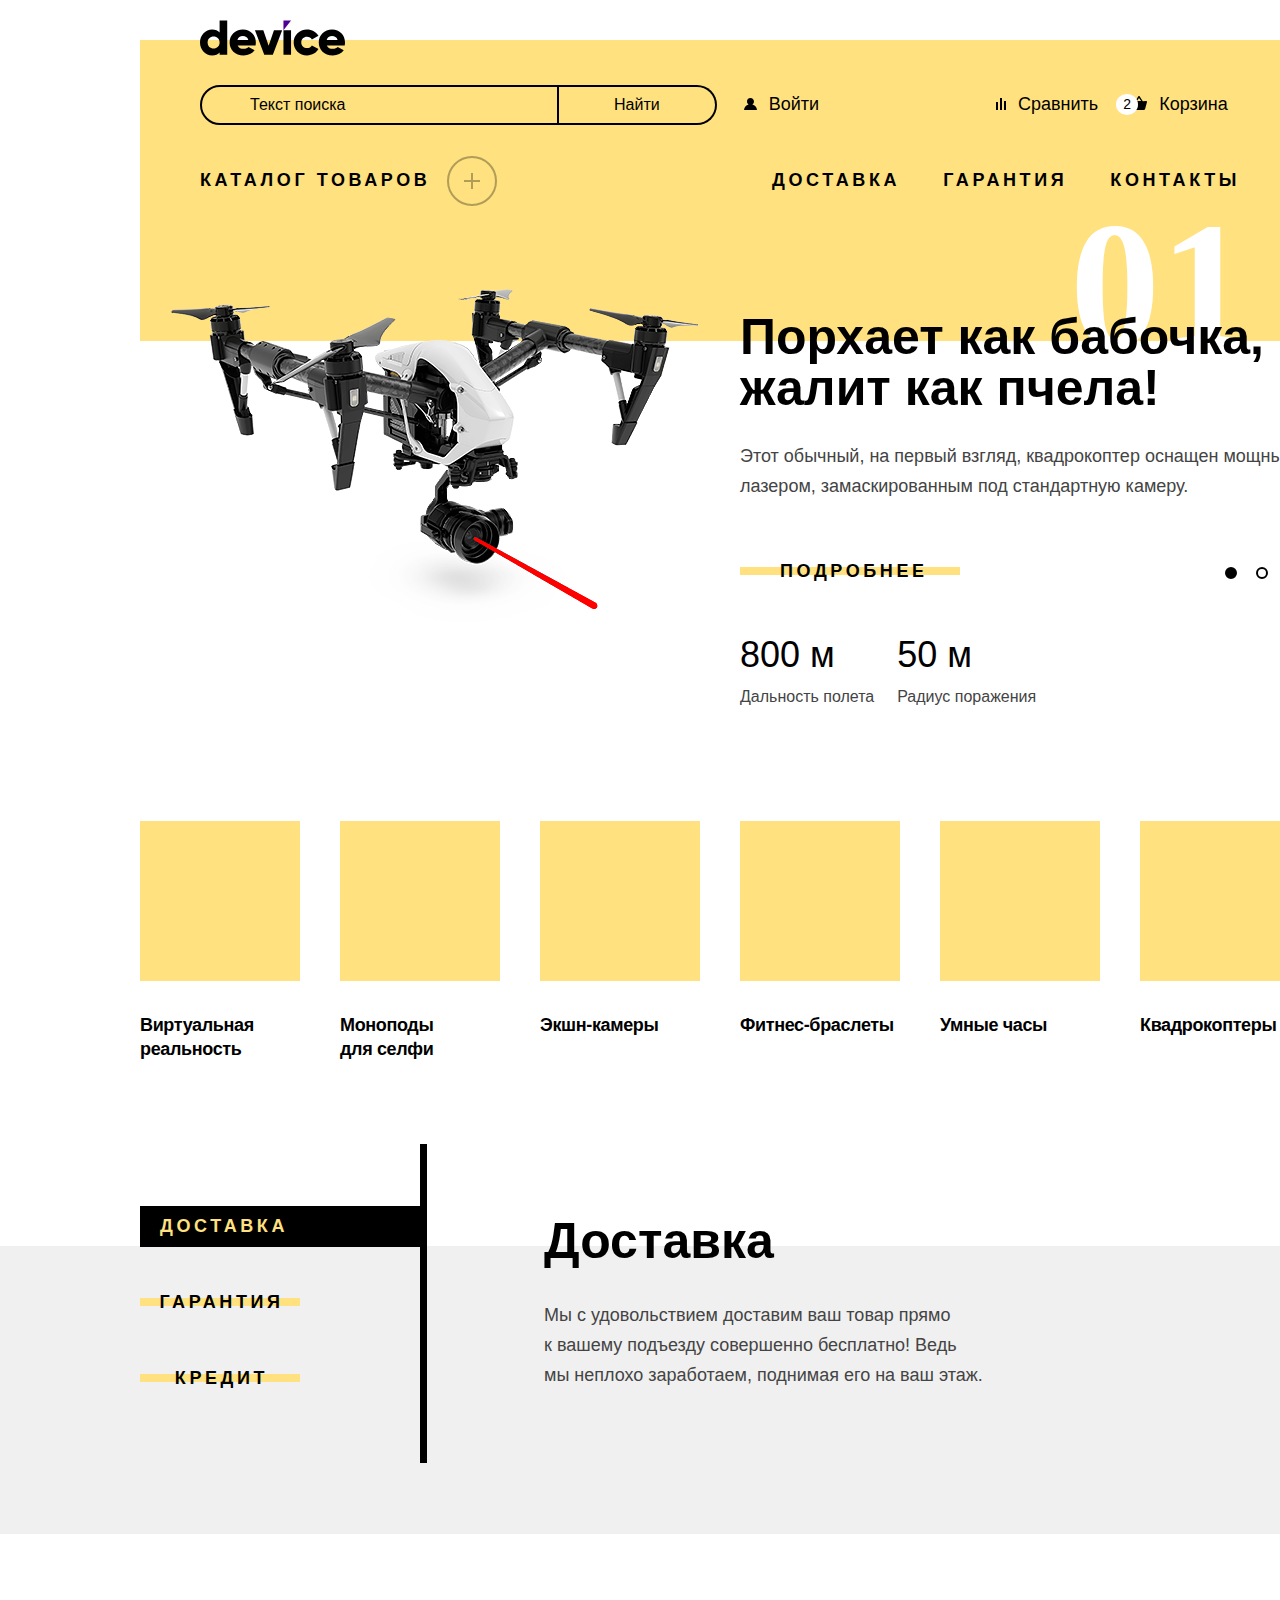
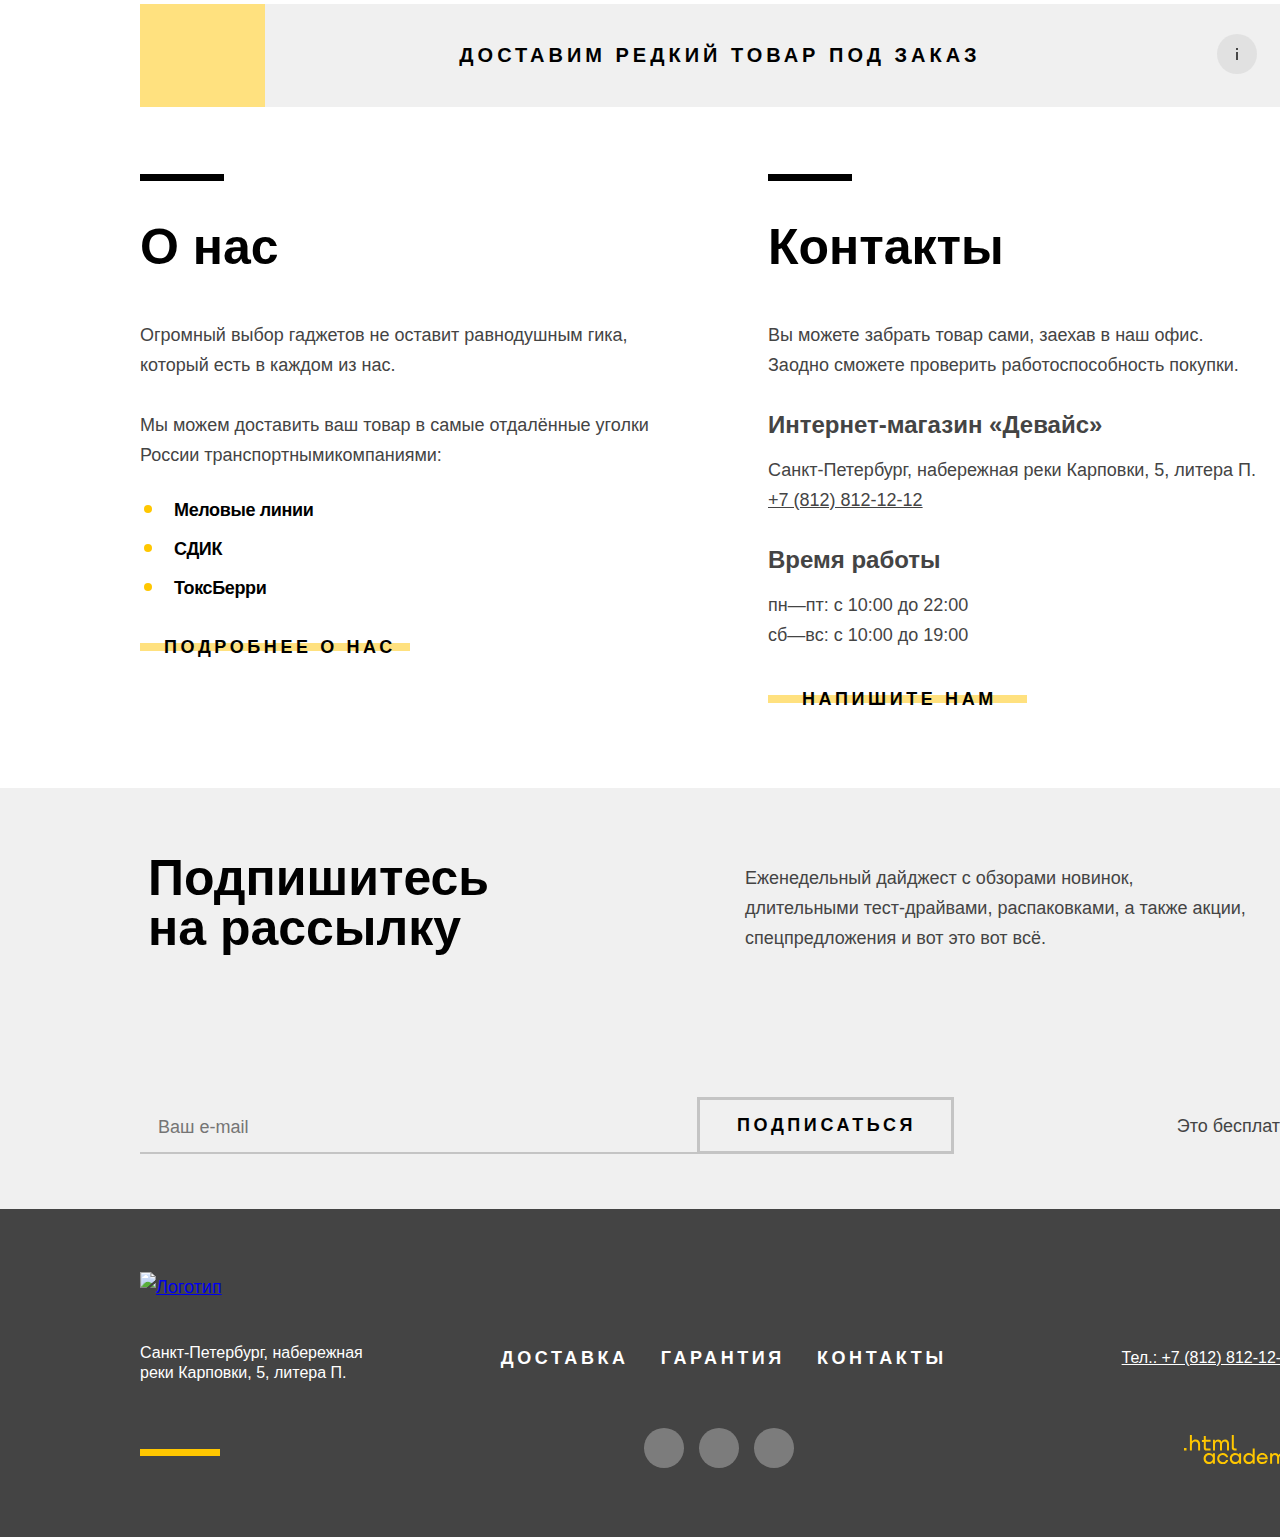
==== commit 6346a876: "final correction" ====
--- a/index.html
+++ b/index.html
@@ -4,66 +4,126 @@
     <meta charset="utf-8">
     <title>Девайс</title>
     <link rel="stylesheet" href="styles/styles.css">
+    <link rel="icon" href="favicon.ico">
   </head>
   <body>
     <header class="page-header page-container main-header">
-      <a class="header-logo-link" href="index.html"><img class="header-logo" src="images/device_logo.svg" width="145" height="36"
-        alt="Логотип магазина Девайс">
+      <a class="header-logo-link" href="index.html">
+        <img class="header-logo" src="images/device_logo.svg" width="145" height="36" alt="Логотип магазина Девайс">
       </a>
       <div class="navigation-wrap">
-        <form class="search-form"><input type="search" value="Текст поиска" class="navigation-search">
-          <input type="button" value="Найти">
+        <form class="search-form" action="https://echo.htmlacademy.ru/" method="post">
+          <label class="search-form-wrap" aria-label="Поиск по сайту">
+            <input class="navigation-search" name="search" type="search" placeholder="Поиск по сайту" value="Текст поиска" required>
+          </label>
+          <div class="focus-wrap">
+            <button class="navigation-search-button" type="submit">Найти</button>
+          </div>
         </form>
         <ul class="navigation-list navigation-user">
-          <li class="navigation-item">
+          <li class="navigation-item user-login">
             <a class="navigation-link navigation-icon" href="#">
-              <svg aria-hidden="true" focusable="false" width="13" height="12" fill="none" xmlns="http://www.w3.org/2000/svg"><path
+              <svg class="navigation-svg" aria-hidden="true" focusable="false" width="13" height="12" fill="none" xmlns="http://www.w3.org/2000/svg"><path
                 d="M0 12h13a6.3 6.3 0 0 0-4.7-5.5c1-.6 1.7-1.7 1.7-3C10 1.6 8.4 0 6.5 0A3.5
                 3.5 0 0 0 3 3.5c0 1.3.7 2.4 1.7 3A6.3 6.3 0 0 0 0 12Z" fill="#000"/>
               </svg>
               Войти
             </a>
           </li>
-        <li class="navigation-item">
-          <a class="navigation-link navigation-icon" href="#">
-            <svg aria-hidden="true" focusable="false" width="10" height="12" fill="none" xmlns="http://www.w3.org/2000/svg"><path d="M6 0H4v12h2V0ZM2 4H0v8h2V4ZM10 3H8v9h2V3Z" fill="#000"/></svg>
-            Сравнить
-          </a>
-        </li>
-          <li class="navigation-item">
+          <li class="navigation-item user-compare">
+            <a class="navigation-link navigation-icon navigation-compare" href="#">
+              <svg class="navigation-svg" aria-hidden="true" focusable="false" width="10" height="12" fill="none" xmlns="http://www.w3.org/2000/svg"><path d="M6 0H4v12h2V0ZM2 4H0v8h2V4ZM10 3H8v9h2V3Z" fill="#000"/></svg>
+              Сравнить
+            </a>
+          </li>
+          <li class="navigation-item user-basket">
             <a class="navigation-link navigation-icon basket" href="#">
-              <svg aria-hidden="true" focusable="false" width="16" height="14" fill="none" xmlns="http://www.w3.org/2000/svg"><path d="m15.3 5-3.5.2L8.6.3C8.5.1 8.2 0 8 0c-.2
+              <svg class="navigation-svg" aria-hidden="true" focusable="false" width="16" height="14" fill="none" xmlns="http://www.w3.org/2000/svg"><path d="m15.3 5-3.5.2L8.6.3C8.5.1 8.2 0 8 0c-.2
                 0-.5.1-.6.3L4.2 5.2H.7c-.4
                 0-.7.3-.7.7v.2l1.9 6.8c.2.7.7 1.1 1.4 1.1h9.4c.7 0 1.2-.4
-                1.4-1.1L16 6v-.2c0-.4-.3-.8-.7-.8ZM8 1.9l2.2 3.2H5.9L8 1.9Z" fill="#000"/>
-              </svg>
+                1.4-1.1L16 6v-.2c0-.4-.3-.8-.7-.8ZM8 1.9l2.2 3.2H5.9L8 1.9Z" fill="#000"/></svg>
+              <span class="count-badge">2</span>
               Корзина
             </a>
+            <div class="popover popover-cart">
+              <div class="popover-content">
+                <h2 class="popover-title visually-hidden">Корзина</h2>
+                <ul class="cart-items-list">
+                  <li class="cart-item">
+                    <a class="popover-item-link">
+                      <img class="popover-image" src="images/product_1.jpg" width="39" height="43" alt="">
+                      <p class="cart-item-title">Любительская селфи-палка</p>
+                    </a>
+                    <button class="popover-close-button button">
+                      <span class="visually-hidden">Удалить из корзины</span>
+                    </button>
+                  </li>
+                  <li class="cart-item">
+                    <a class="popover-item-link">
+                      <img class="popover-image" src="images/product_2.jpg" width="39" height="43" alt="">
+                      <p class="cart-item-title">Профессиональная селфи-палка</p>
+                    </a>
+                    <button class="popover-close-button button">
+                        <span class="visually-hidden">Удалить из корзины</span>
+                      </button>
+                  </li>
+                </ul>
+                <div class="popover-wrap">
+                  <span class="popover-term popover-item">Товаров: </span>
+                  <span class="popover-definition">2</span>
+                  <span class="popover-term popover-sum">Сумма: </span>
+                  <span class="popover-definition">2000 ₽</span>
+                </div>
+                <a class="button popover-basket" href="#">
+                  <span>Открыть корзину</span>
+                </a>
+              </div>
+            </div>
           </li>
         </ul>
       </div>
       <nav class="navigation">
         <ul class="navigation-list navigation-options">
+          <li class="navigation-item navigation-button-item">
+            <button class="navigation-button" type="button">
+              Каталог товаров
+              <span class="plus-button"></span>
+            </button>
+            <div class="subcatalog">
+              <ul class="subcatalog-list">
+                <li class="subcatalog-item">
+                  <a class="subcatalog-link" href="#">Виртуальная реальность</a>
+                </li>
+                <li class="subcatalog-item">
+                  <a class="subcatalog-link" href="#">Моноподы для селфи</a>
+                </li>
+                <li class="subcatalog-item">
+                  <a class="subcatalog-link" href="#">Экшн-камеры</a>
+                </li>
+              </ul>
+              <ul class="subcatalog-list">
+                <li class="subcatalog-item">
+                  <a class="subcatalog-link" href="#">Фитнес-браслеты</a>
+                </li>
+                <li class="subcatalog-item">
+                  <a class="subcatalog-link" href="#">Умные часы</a>
+                </li>
+              </ul>
+              <ul class="subcatalog-list">
+                <li class="subcatalog-item">
+                  <a class="subcatalog-link" href="#">Квадрокоптеры</a>
+                </li>
+              </ul>
+            </div>
+          </li>
           <li class="navigation-item">
-            <a class="navigation-link navigation-icon navigation-plus" href="catalog.html">
-              Каталог товаров
-            </a>
-            <button class="button-menu-link"></button>
+            <a class="navigation-link navigation-icon" href="#">Доставка</a>
           </li>
           <li class="navigation-item">
-            <a class="navigation-link navigation-icon" href="#">
-              Доставка
-            </a>
+            <a class="navigation-link navigation-icon" href="#">Гарантия</a>
           </li>
           <li class="navigation-item">
-            <a class="navigation-link navigation-icon" href="#">
-              Гарантия
-            </a>
-          </li>
-          <li class="navigation-item">
-            <a class="navigation-link navigation-icon" href="#">
-              Контакты
-            </a>
+            <a class="navigation-link navigation-icon" href="#">Контакты</a>
           </li>
         </ul>
       </nav>
@@ -80,7 +140,7 @@
                 <strong class="section-title">Порхает как бабочка, жалит как пчела!</strong>
                 <p class="section-text">Этот обычный, на первый взгляд, квадрокоптер оснащен мощным лазером, замаскированным под
                   стандартную камеру.</p>
-                <a class="button slider-link yellow-button" href="#">Подробнее
+                <a class="button yellow-button" href="#">Подробнее
                 </a>
                 <dl class="description-list">
                   <div class="description-container">
@@ -95,7 +155,7 @@
               </div>
             </div>
           </li>
-          <li class="slider-item visually-hidden">
+          <li class="slider-item item-02 visually-hidden">
             <h2 class="slider-2-title visually-hidden">Фитнес-браслет</h2>
             <div class="product-container container-2">
               <img class="slider-image" src="images/fitness_bracelet.png" width="560" height="560" alt="Фитнес-браслет">
@@ -103,9 +163,7 @@
                 <strong class="section-title">Худеем<br>правильно!</strong>
                 <p class="section-text">Мотивирующие фитнес-браслеты помогут найти в себе силы не пропускать занятия и соблюдать
                   диету.</p>
-                <a class="button slider-link yellow-button" href="#">
-                  Подробнее
-                </a>
+                <a class="button slider-link yellow-button" href="#">Подробнее</a>
                 <dl class="description-list">
                   <div class="description-container">
                     <dt class="description-term">Без подзарядки</dt>
@@ -115,7 +173,7 @@
               </div>
             </div>
           </li>
-          <li class="slider-item visually-hidden">
+          <li class="slider-item item-03 visually-hidden">
             <h2 class="slider-3-title visually-hidden">Селфи-палка</h2>
             <div class="product-container container-3">
               <img class="slider-image" src="images/selfie_sticks.png" width="560" height="560" alt="Селфи-палки">
@@ -123,9 +181,7 @@
                 <strong class="section-title">Делай селфи,<br>как Бен Стиллер!</strong>
                 <p class="section-text">Самая длинная палка для селфи доступна в нашем магазине. Восемь (Восемь, Карл!) метров
                   длиной и весом всего 5 кг.</p>
-                <a class="button slider-link yellow-button" href="#">
-                  Подробнее
-                </a>
+                <a class="button slider-link yellow-button" href="#">Подробнее</a>
                 <dl class="description-list">
                   <div class="description-container">
                     <dt class="description-term">Длина палки</dt>
@@ -146,9 +202,25 @@
         </ul>
         <button class="slider-left slider-button"></button>
         <button class="slider-right slider-button"></button>
-        <button class="button round-button round-1"></button>
-        <button class="button round-button round-2"></button>
-        <button class="button round-button round-3"></button>
+        <ol class="slider-pagination">
+          <li class="slider-pagination-item">
+            <span class="visually-hidden">1 фото</span>
+            <div class="focus-slider-wrap">
+              <button class="slider-pagination-button slider-pagination-button-current" type="button"></button>
+            </div>
+          </li>
+          <li class="slider-pagination-item">
+            <span class="visually-hidden">2 фото</span>
+            <div class="focus-slider-wrap">
+              <button class="slider-pagination-button" type="button"></button>
+            </div>
+          </li>
+          <li class="slider-pagination-item">
+            <div class="focus-slider-wrap">
+              <button class="slider-pagination-button" type="button"></button>
+            </div>
+          </li>
+        </ol>
         <section class="catalog-main">
           <h2 class="catalog-main-title visually-hidden">Каталог товаров</h2>
           <ul class="catalog-main-list">
@@ -195,14 +267,14 @@
         <h2 class="visually-hidden options-title">Опции при покупке</h2>
         <div class="page-container options-wrap">
           <div class="button-container">
-            <button class="button option-button button-delivery" type="button">
+            <button class="button options-button options-button-current" type="button">
               <span class="button-delivery">Доставка</span>
             </button>
-            <button class="button option-button button-guarantee" type="button">
-              <span class="button-text">Гарантия</span>
+            <button class="button options-button options-button-rest yellow-button" type="button">
+              <span class="button-guarantee">Гарантия</span>
             </button>
-            <button class="button option-button button-credit" type="button">
-              <span class="button-text">Кредит</span>
+            <button class="button options-button options-button-rest yellow-button" type="button">
+              <span class="button-credit">Кредит</span>
             </button>
           </div>
           <ul class="section-list">
@@ -229,51 +301,35 @@
       </section>
       <section class="unique-delivery page-container">
         <h3 class="visually-hidden">Уникальная доставка</h3>
-          <a class="unique-delivery-link" href="#">
-            Доставим редкий товар под заказ
-          </a>
+          <a class="unique-delivery-link" href="#">Доставим редкий товар под заказ</a>
       </section>
       <div class="about-wrap page-container">
         <section class="about">
           <h2 class="section-title about-title">О нас</h2>
-          <p class="about-items-info">
-            Огромный выбор гаджетов не оставит равнодушным гика, который есть в каждом из нас.
-          </p>
+          <p class="about-items-info">Огромный выбор гаджетов не оставит равнодушным гика, который есть в каждом из нас.</p>
           <h3 class="about-subtitle visually-hidden">Транспортные компании</h3>
-          <p class="about-delivery-info">Мы можем доставить ваш товар в самые отдалённые уголки России транспортными
-              компаниями:</p>
+          <p class="about-delivery-info">Мы можем доставить ваш товар в самые отдалённые уголки России транспортнымикомпаниями:</p>
           <ul class="about-delivery-list">
             <li class="about-delivery-item">Меловые линии</li>
             <li class="about-delivery-item">СДИК</li>
             <li class="about-delivery-item">ТоксБерри</li>
           </ul>
-          <a class="button about-link yellow-button" href="#">
-            Подробнее о нас
-          </a>
+          <a class="button yellow-button about-delivery-button" href="#">Подробнее о нас</a>
         </section>
           <section class="contacts">
             <h2 class="section-title about-title">Контакты</h2>
-            <p class="contacts-pickup-info">
-              Вы можете забрать товар сами, заехав в наш офис. Заодно сможете проверить
-              работоспособность покупки.
-            </p>
+            <p class="contacts-pickup-info">Вы можете забрать товар сами, заехав в наш офис. Заодно сможете проверить работоспособность покупки.</p>
             <h3 class="contacts-subtitle">Интернет-магазин «Девайс»</h3>
             <address class="contacts-address">
-              <p class="contacts-address-text">
-                Санкт-Петербург, набережная реки Карповки, 5, литера П.
-              </p>
-              <a class="contacts-phone" href="tel:+78128121212">
-                +7 (812) 812-12-12
-              </a>
+              <p class="contacts-address-text">Санкт-Петербург, набережная реки Карповки, 5, литера П.</p>
+              <a class="contacts-phone" href="tel:+78128121212">+7 (812) 812-12-12</a>
             </address>
             <h3 class="contacts-subtitle">Время работы</h3>
             <ul class="contacts-schedule">
               <li class="contacts-schedule-item">пн—пт: с 10:00 до 22:00</li>
               <li class="contacts-schedule-item">сб—вс: с 10:00 до 19:00</li>
             </ul>
-            <a class="button button-write yellow-button" href="#">
-              Напишите нам
-            </a>
+            <a class="button yellow-button button-write" href="#">Напишите нам</a>
           </section>
       </div>
       <section class="subscription">
@@ -285,9 +341,10 @@
             </p>
           </div>
           <div class="subscription-wrap">
-            <form class="subscription-form">
-              <input type="email" id="email" name="email" placeholder="Ваш email">
-              <button type="submit" class="button subscription-button">Подписаться</button>
+            <form class="newsletter-form" action="https://echo.htmlacademy.ru/" method="post">
+              <label class="visually-hidden" for="newsletter-email">Email</label>
+              <input class="field newslatter-field" placeholder="Ваш e-mail" type="email" name="newsletter-email" id="newsletter-email" required>
+              <button type="submit" class="button subscription-button"><span>Подписаться</span></button>
             </form>
             <p class="subscription-additional-info">Это бесплатно</p>
           </div>
@@ -301,27 +358,20 @@
             alt="Логотип магазина Девайс">
         </a>
         <div class="footer-line1">
-          <address class="footer-address">
-            Санкт-Петербург, набережная реки Карповки, 5, литера П.
+          <address class="footer-address">Санкт-Петербург, набережная реки Карповки, 5, литера П.
           </address>
           <ul class="footer-list">
             <li class="footer-item">
-              <a class="button footer-link" href="#">
-                Доставка
-              </a>
+              <a class="button footer-link" href="#">Доставка</a>
             </li>
             <li class="footer-item">
-              <a class="button footer-link" href="#">
-                Гарантия
-              </a>
+              <a class="button footer-link" href="#">Гарантия</a>
             </li>
             <li class="footer-item">
-              <a class="button footer-link" href="#">
-                Контакты
-              </a>
+              <a class="button footer-link" href="#">Контакты</a>
             </li>
           </ul>
-          <a class="phone" href="tel:+78128121212"> Тел.: +7 812 812-12-12</a>
+          <a class="phone" href="tel:+78128121212"> Тел.: +7 (812) 812-12-12</a>
         </div>
         <div class="footer-line2">
           <div class="footer-rectangle"></div>
@@ -356,5 +406,49 @@
         </div>
       </div>
     </footer>
+    <div class="modal-container">
+      <div class="modal modal-delivery">
+        <button class="modal-close-button">
+          <span class="visually-hidden">Закрыть</span>
+        </button>
+        <section class="modal-content">
+          <h2 class="modal-title">Доставка под заказ</h2>
+          <form class="auth-form" action="https://echo.htmlacademy.ru/" method="post">
+            <div class="modal-wrap">
+              <p class="field-group">
+                <label class="modal-text" for="auth-login">Ваше имя:</label>
+                <input class="auth-form-field field name-field" type="text" id="auth-login" name="auth-login" placeholder="Введите имя">
+              </p>
+              <p class="field-group field-email">
+                <label class="modal-text modal-email" for="auth-email">Ваш e-mail:</label>
+                <input class="auth-form-field field email-field" type="email" id="auth-email" name="auth-email" value="почта">
+                <span class="auth-email-text">Забавный у вас адрес</span>
+              </p>
+            </div>
+            <div class="modal-wrap modal-amount">
+              <p class="field-group">
+                <label class="modal-text" for="auth-item">Что нужно привезти:</label>
+                <input class="auth-form-field field item-field" type="text" id="auth-item" name="auth-item" placeholder="В свободной форме">
+              </p>
+              <div class="auth-number">
+                <div class="tooltip-wrap">
+                  <label class="modal-text modal-info-amount" for="auth-number">Количество:</label>
+                  <a class="tooltip-icon" href="#"></a>
+                  <p class="tooltip-text">Постараемся найти, сколько нужно. Привезём сколько получится по требованиям<br>
+                      к провозу багажа.
+                  </p>
+                </div>
+                <div class="amount-wrap">
+                  <input class="modal-amount-input" name="auth-number" type="number" id="auth-number" min="1" step="1" value="1">
+                  <button class="button amount-button modal-minus" type="button"><span class="visually-hidden">Убавить.</span></button>
+                  <button class="button amount-button modal-plus" type="button"><span class="visually-hidden">Добавить.</span></button>
+                </div>
+              </div>
+            </div>
+            <button class="button yellow-button modal-submit-button" type="submit">Отправить</button>
+          </form>
+        </section>
+      </div>
+    </div>
   </body>
 </html>
--- a/styles/styles.css
+++ b/styles/styles.css
@@ -43,6 +43,7 @@
   line-height: 30px;
   color: #444444;
   background-color: #FFFFFF;
+  min-width: 1440px;
 }
 
 .visually-hidden {
@@ -56,6 +57,174 @@
   overflow: hidden;
 }
 
+.navigation-search {
+  position: relative;
+  width: 359px;
+  margin: 0;
+  padding-top: 8px;
+  padding-bottom: 8px;
+  padding-left: 48px;
+  border: solid 2px #000000;
+  background-color: transparent;
+  border-top-left-radius: 50px;
+  border-bottom-left-radius: 50px;
+  font-family: "Rubik", sans-serif;
+  font-size: 16px;
+  font-weight: 400;
+  line-height: 20px;
+  background-image: url("../images/icons/loupe.svg");
+  background-repeat: no-repeat;
+  background-position: left 15px center;
+  outline: none;
+}
+
+.search-form {
+  margin-right: 27px;
+  display: flex;
+}
+
+.search-form-wrap:focus-within {
+  outline: solid 2px #AF4FFF;
+}
+
+.navigation-search-button {
+  margin: 0;
+  margin-right: 0;
+  padding: 8px 55px;
+  background-color: transparent;
+  border: solid 2px #000000;
+  border-top-right-radius: 50px;
+  border-bottom-right-radius: 50px;
+  border-left: none;
+  font-family: "Rubik", sans-serif;
+  font-size: 16px;
+  font-weight: 400;
+  line-height: 20px;
+  cursor: pointer;
+  outline: none;
+}
+
+.navigation-search-button:hover {
+  background-color: #000000;
+  color: #FFFFFF;
+}
+
+.focus-wrap:focus-within {
+  outline: solid 2px #AF4FFF;
+}
+
+.navigation-search-button:active {
+  color: rgba(255, 255, 255, 0.3);
+}
+
+.navigation-search-button:disabled {
+  opacity: 0.3;
+}
+
+.navigation-button-item {
+  position: relative;
+  display: flex;
+}
+
+.navigation-button {
+  display: inline-block;
+  padding: 15px 67px 15px 0;
+  font-family: "Raleway", sans-serif;
+  text-transform: uppercase;
+  font-weight: 800;
+  font-size: 18px;
+  line-height: 21px;
+  letter-spacing: 0.2em;
+  background-color: transparent;
+  border: none;
+  position: relative;
+  transition: opacity 0.2s ease-in;
+}
+
+.navigation-button:hover {
+  cursor: pointer;
+}
+
+.navigation-button:focus {
+  outline: solid 2px #AF4FFF;
+}
+
+.plus-button {
+  position: absolute;
+  top: 0;
+  bottom: 0;
+  right: 0;
+  margin-top: auto;
+  margin-bottom: auto;
+  border: 2px solid #000000;
+  width: 50px;
+  height: 50px;
+  border-radius: 50%;
+  opacity: 0.3;
+}
+
+.plus-button::before {
+  position: absolute;
+  content: " ";
+  top: 0;
+  bottom: 0;
+  left: 0;
+  right: 0;
+  margin: auto;
+  width: 16px;
+  height: 2px;
+  background-color: #000000;
+}
+
+.plus-button::after {
+  position: absolute;
+  content: " ";
+  top: 0;
+  bottom: 0;
+  left: 0;
+  right: 0;
+  margin: auto;
+  width: 16px;
+  height: 2px;
+  background-color: #000000;
+  transform: rotate(90deg);
+  transition: transform 0.2s ease-in;
+  opacity: 1;
+}
+
+.navigation-button:hover .plus-button::after {
+  transform: rotate(360deg);
+}
+
+.navigation-button:hover .plus-button,
+.navigation-button:active .plus-button {
+  opacity: 1;
+  z-index: 2;
+}
+
+.navigation-button:focus-within {
+  outline: solid 2px #AF4FFF;
+}
+
+.navigation-button-item:focus-within {
+  outline: solid 2px #AF4FFF;
+}
+
+.subcatalog {
+  display: none;
+}
+
+.navigation-button:hover + .subcatalog {
+  display: flex;
+}
+
+.subcatalog-list {
+  margin: 0;
+  margin-right: 60px;
+  padding: 0;
+  list-style-type: none;
+}
+
 .main-container {
   flex-grow: 1;
 }
@@ -70,37 +239,53 @@
   position: absolute;
   right: 0;
   width: 1160px;
-  height: 140px;
+  height: 180px;
   bottom: -135px;
   background-color: #FFE17F;
   z-index: -2;
 }
 
-.main-header::after {
+.slider-item::after {
   position: absolute;
   content: "01";
-  color:#FFFFFF;
+  color: #FFFFFF;
   font-family: "Rubik";
   font-weight: 700;
   line-height: 30px;
   font-size: 180px;
   right: 50px;
-  bottom: -90px;
+  top: 80px;
   z-index: -1;
+}
+
+.item-02::after {
+  content: "02";
+}
+
+.item-03::after {
+  content: "03";
 }
 
 .header-logo {
   display: block;
+}
+
+.header-logo-link {
+  display: block;
   position: absolute;
   top: -20px;
 }
 
 .header-logo-link:hover {
-  opacity: 0.5;
+  opacity: 0.6;
 }
 
 .header-logo-link:focus {
   outline: solid 2px #AF4FFF;
+}
+
+.header-logo-link:active {
+  opacity: 0.3;
 }
 
 .navigation-list,
@@ -111,11 +296,15 @@
   list-style-type: none;
 }
 
+.section-list {
+  margin-left: 124px;
+}
+
 .navigation-wrap {
   display: flex;
-  margin-top: 30px;
-  margin-bottom: 50px;
-  justify-content: space-between;
+  margin-top: 45px;
+  margin-bottom: 30px;
+  align-items: baseline;
 }
 
 .navigation-user {
@@ -123,96 +312,238 @@
   flex-wrap: wrap;
 }
 
-.navigation-item {
-  position: relative;
-}
-
-.button-menu-link {
-  position: absolute;
-  width: 50px;
-  height: 50px;
-  top: -15px;
-  right: -10px;
-  border: solid 2px #000000;
-  border-radius: 50%;
-  opacity: 0.3;
-  background-color: transparent;
-  padding: 0;
-}
-
-.button-menu-link::before,
-.button-menu-link::after {
-  position: absolute;
-  content: " ";
-  width: 16px;
-  height: 2px;
-  background-color: #000000;
-  top: 22px;
-  bottom: 17px;
-  right: 15px;
-}
-
-.button-menu-link::after {
-  transform: rotate(90deg);
-}
-
-.button-menu-link:hover {
-  opacity: 1;
-}
-
-.button-menu-link:active::after {
-  transform: rotate(360deg);
-}
-
-.search-form {
-  margin-right: 60px;
+.user-login {
+  margin-right: 177px;
+}
+.user-compare {
+  margin-right: 33px;
+}
+
+.subcatalog {
+  margin: 0;
+  padding: 23px 60px;
+  list-style-type: none;
+  position: absolute;
+  background-color: #FFE17F;
+  width: 1160px;
+  height: 180px;
+  left: -60px;
+  top: 60px;
+  z-index: 1;
+}
+
+.subcatalog-link {
+  font-family: "Rubik", sans-serif;
+  font-weight: 400;
+  font-size: 16px;
+  line-height: 18px;
+  text-decoration: none;
+  color: inherit;
+  text-transform: capitalize;
+  letter-spacing: 0;
+}
+
+.subcatalog-item {
+  margin-bottom: 20px;
+}
+
+.subcatalog-link:hover {
+  opacity: 0.6;
+}
+
+.subcatalog-link:focus {
+  outline: solid 2px #AF4FFF;
+}
+
+.subcatalog-link:active {
+  opacity: 0.3;
+  outline: none;
 }
 
 .navigation-icon:hover {
-  opacity: 0.5;
+  opacity: 0.6;
+}
+
+.navigation-icon:focus {
+  outline: solid 2px #AF4FFF;
 }
 
 .navigation-icon:active {
   opacity: 0.3;
-}
-
-.navigation-icon:focus {
-  outline: solid 2px #AF4FFF;
-}
-
-.navigation-user .navigation-item:nth-child(1) {
-  margin-right: 140px;
-}
-
-
-.navigation-user .navigation-item:not(:nth-child(1)) {
-  margin-left: 40px;
-}
-
-.catalog-navigation-item:not(:last-child) {
-  margin-right: 35px;
-}
-
-.log-out {
-  opacity: 0.3;
+  outline: none;
+}
+
+.navigation-log-in {
+  margin-right: 25px;
+}
+
+.navigation-log-out {
+  opacity: 0.3;
+  margin-right: 30px;
 }
 
 .basket {
   position: relative;
 }
 
-.basket::before {
-  position: absolute;
-  content: "2";
-  text-align: center;
-  font-size: 14px;
-  line-height: 21.59px;
-  width: 21px;
-  height: 21px;
-  background-color: #FFFFFF;
-  border-radius: 50%;
+.navigation-svg {
+  margin-right: 7px;
+}
+
+.count-badge {
+  position: absolute;
   left: -15px;
   top: 0;
+  font-family: "Rubik", sans-serif;
+  font-weight: 400;
+  font-size: 14px;
+  line-height: 17px;
+  border-radius: 50%;
+  background-color: #FFFFFF;
+  padding: 2px 7px;
+}
+
+.popover-cart {
+  display: none;
+}
+
+.basket:hover + .popover-cart,
+.basket:focus + .popover-cart {
+  display: block;
+}
+
+.popover-cart {
+  position: absolute;
+  top: 80px;
+  right: -20px;
+  z-index: 1;
+  box-sizing: border-box;
+  width: 320px;
+  padding: 20px 0;
+  font-family: "Rubik", sans-serif;
+  color: #FFFFFF;
+  background-color: #000000;
+  min-height: 86px;
+}
+
+.popover-cart::after {
+  content: '';
+  position: absolute;
+  right: 160px;
+  top: -14px;
+  border: 7px solid transparent;
+  border-bottom: 7px solid #000000;
+}
+
+.popover-content {
+  height: 100%;
+}
+
+.popover-close-button {
+  display: block;
+  width: 10px;
+  height: 10px;
+  background-image: url("../images/icons/cross_white.svg");
+  background-repeat: no-repeat;
+  border: none;
+  background-color: transparent;
+  margin-left: auto;
+}
+
+.popover-basket {
+  width: 280px;
+  margin: 20px 20px 0 20px;
+  padding-top: 14.5px;
+  padding-bottom: 14.5px;
+  border: none;
+  background-color: #FFFFFF;
+  line-height: 21px;
+}
+
+.popover-basket:hover {
+  background-color: #FFE17F;
+}
+
+.popover-basket:focus {
+  outline: solid 2px #AF4FFF;
+}
+
+.popover-basket:active span,
+.popover-basket:disabled span {
+  opacity: 0.3;
+  outline: none;
+}
+
+.popover-term,
+.popover-definition {
+  margin: 0;
+  padding: 0;
+}
+
+.popover-wrap {
+  display: flex;
+  background-color: #1A1A1A;
+  margin: 0;
+  margin-top: 23px;
+  padding: 10px 20px;
+}
+
+.popover-item {
+  margin-right: 5px;
+}
+
+.popover-sum {
+  margin-right: 5px;
+  margin-left: auto;
+}
+
+.cart-items-list {
+  margin: 0 20px;
+  padding: 0;
+  list-style-type: none;
+}
+
+.cart-item {
+  display: flex;
+}
+
+.popover-item-link {
+  display: flex;
+}
+
+.cart-item:not(:last-child) {
+  margin-bottom: 41px;
+}
+
+.popover-item-link:hover,
+.popover-close-button:hover {
+  opacity: 0.6;
+}
+
+.popover-item-link:focus,
+.popover-close-button:focus {
+  outline: solid 2px #AF4FFF;
+}
+
+.popover-item-link:active,
+.popover-close-button:active {
+  opacity: 0.3;
+  outline: none;
+}
+
+.cart-item-title {
+  font-family: "Rubik", sans-serif;
+  font-size: 16px;
+  font-weight: 400;
+  line-height: 20px;
+  margin: 0;
+  padding: 0;
+  max-width: 160px;
+}
+
+.popover-image {
+  display: block;
+  margin-right: 23px;
 }
 
 .navigation-options {
@@ -224,16 +555,16 @@
 .navigation-options .navigation-item:nth-child(1) {
   position: relative;
   margin-right: auto;
-  padding-right: 50px;
 }
 
 .navigation-options .navigation-item:not(:nth-child(1)) {
-  margin-left: 45px;
+  margin-left: 43px;
 }
 
 .page-container {
   width: 1160px;
   margin: 0 auto;
+  margin-top: -15px;
   position: relative;
 }
 
@@ -243,7 +574,6 @@
   color: #000000;
   padding-left: 60px;
   padding-right: 60px;
-  padding-bottom: 23px;
   box-sizing: border-box;
   margin-top: 40px;
 }
@@ -269,7 +599,7 @@
 }
 
 .options {
-  padding-top: 74px;
+  padding-top: 90px;
   position: relative;
   z-index: 0;
 }
@@ -282,13 +612,13 @@
   height: 130px;
   top: -15px;
   background-color: #FFFFFF;
-   z-index: -1;
+  z-index: -1;
 }
 
 .options-wrap {
   display: flex;
   z-index: 2;
-  padding-bottom: 147px;
+  padding-bottom: 135px;
 }
 
 .options-text {
@@ -319,65 +649,84 @@
 
 .slider-left {
   background-image: url("../images/icons/slider_left.svg");
-  top:220px;
+  top: 210px;
   left: 30px;
 }
 
 .slider-right {
   background-image: url("../images/icons/slider_right.svg");
-  top:220px;
-  right: 590px;
+  top: 210px;
+  right: 600px;
 }
 
 .slider-button:hover {
   opacity: 0.5;
 }
 
+.slider-button:focus {
+  outline: solid 2px #AF4FFF;
+}
+
 .slider-button:active {
   opacity: 0.3;
-}
-
-.slider-button:focus {
-  outline: solid 2px #AF4FFF;
+  outline: none;
+}
+
+.slider-button:disabled {
+  opacity: 0.1;
 }
 
 .slider-description {
   position: relative;
 }
 
-.round-button {
-  position: absolute;
-  bottom: 485px;
+.slider-pagination {
+  margin: 0;
+  padding: 0;
+  position: absolute;
+  top: 375px;
+  right: 0;
+  display: flex;
+  list-style-type: none;
+}
+
+.focus-slider-wrap {
+  padding: 1px;
+  display: flex;
+  align-items: center;
+}
+
+.slider-pagination-item:not(:first-child) {
+  margin-left: 17px;
+}
+
+.slider-pagination-button {
   width: 12px;
-  height: 15px;
-  background-color: #FFFFFF;
-  border: solid 2px #000000;
+  height: 12px;
+  margin: 0;
+  padding: 0;
+  background-color: transparent;
+  border: solid 2px black;
   border-radius: 50%;
-}
-
-.round-1 {
-  right: 70px;
+  cursor: pointer;
+  outline: none;
+}
+
+.slider-pagination-button:hover {
+  opacity: 0.6;
+}
+
+.focus-slider-wrap:focus-within {
+  outline: solid 2px #AF4FFF;
+}
+
+.slider-pagination-button:active {
+  outline: none;
+  opacity: 0.3;
+}
+
+.slider-pagination-button-current {
   background-color: #000000;
-}
-
-.round-2 {
-  right: 35px;
-}
-
-.round-3 {
-  right: 0;
-}
-
-.round-button:hover {
-  opacity: 0.7;
-}
-
-.round-button:active {
-  opacity: 0.5;
-}
-
-.round-button:focus {
-  outline: solid 2px #AF4FFF;
 }
 
 .slider-image {
@@ -386,23 +735,21 @@
   flex-shrink: 0;
 }
 
-.slider-link {
+.yellow-button {
   position: relative;
   border: none;
   background-color: #ffffff00;
-  padding-top: 10px;
-  padding-bottom: 10px;
-  width: 220px;
-  z-index: 2;
-}
-
-.slider-link::before {
+  padding: 20px 35px 18px 40px;
+  z-index: 3;
+}
+
+.yellow-button::before {
   position: absolute;
   content: " ";
   width: 220px;
   height: 8px;
   left: 0;
-  bottom: 17px;
+  bottom: 25px;
   background-color: #FFE17F;
   z-index: -1;
 }
@@ -413,12 +760,12 @@
 
 .yellow-button:focus {
   outline: solid 2px #AF4FFF;
-  background-color: #FFFFFF;
-  z-index: -2;
+  background-color: transparent;
 }
 
 .yellow-button:active {
   background-color: #FFCC33;
+  outline: none;
 }
 
 .yellow-button:active::before {
@@ -426,25 +773,28 @@
 }
 
 .yellow-button:disabled {
-  opacity: 0.5;
+  opacity: 0.3;
 }
 
 .section-text {
-  margin-top: 30px;
-  margin-bottom: 60px;
+  margin: 0;
+  padding: 0;
+  margin-top: 27px;
+  margin-bottom: 40px;
 }
 
 .description-container {
   display: flex;
-  margin-right: 20px;
+  margin-right: 23px;
   flex-direction: column-reverse;
+  padding-bottom: 14px;
 }
 
 .description-list {
   display: flex;
   flex-wrap: wrap;
   margin: 0;
-  margin-top: 50px;
+  margin-top: 40px;
 }
 
 .product-container {
@@ -454,7 +804,7 @@
 
 .product-text-container {
   align-self: flex-end;
-  margin-bottom: 38px;
+  margin-bottom: 25px;
 }
 
 .catalog-main-list {
@@ -478,75 +828,79 @@
   background-color: #DCDCDC;
 }
 
+.pagination-big:focus {
+  outline: solid 2px #AF4FFF;
+}
+
 .pagination-big:active {
   opacity: 0.7;
-}
-
-.pagination-big:focus {
-  outline: solid 2px #AF4FFF;
+  outline: none;
 }
 
 .button-container {
   position: relative;
+  display: flex;
   flex-direction: column;
-}
-
-.option-button {
   width: 280px;
-  padding-top: 9px;
-  padding-bottom: 11px;
+}
+
+.options-button {
+  margin: 0;
+  padding: 10px;
+  padding-left: 13px;
   border: none;
-}
-
-.option-button:not(:last-child) {
-  margin-bottom: 30px;
-}
-.button-guarantee,
-.button-credit {
+  width: 160px;
   position: relative;
-}
-
-.button-guarantee::before,
-.button-credit::before {
+  z-index: 2;
+  background-color: transparent;
+  outline: none;
+}
+
+.options-button-rest::before {
   position: absolute;
   content: " ";
   width: 160px;
   height: 8px;
-  left: 60px;
-  top: 14px;
+  left: 0;
+  bottom: 17px;
   background-color: #FFE17F;
-  z-index: 1;
-}
-
-.button-text {
-  position: relative;
-  z-index: 2;
-}
-
-.button-delivery {
-  color:rgba(255, 225, 127, 1);
+  z-index: -2;
+}
+
+.options-button-current {
   background-color: #000000;
+  padding-left: 20px;
+  padding-right: 260px;
+}
+
+.options-button-current span {
+  color: #FFE17F;
+}
+
+.options-button-current:hover span {
+  opacity: 0.5;
+}
+
+.options-button-current:focus {
+  outline: solid 2px #AF4FFF;
+}
+
+.options-button-current:active span {
+  opacity: 0.3;
+  outline: none;
+}
+
+.options-button:not(:last-child) {
+  margin-bottom: 35px;
 }
 
 .button-container::after {
   content:'';
   position: absolute;
-  top: -30px;
-  left: 275px;
+  top: -62px;
+  left: 280px;
   height: 319px;
   border-right: 7px solid #000000;
-}
-
- .button-delivery:hover {
-  color: rgba(255, 225, 127, 0.5);
-}
-
-.button-delivery:active {
-  color: rgba(255, 225, 127, 0.3);
-}
-
-.button-delivery:focus {
-  outline: solid 2px #AF4FFF;
 }
 
 .section-container {
@@ -555,7 +909,7 @@
 }
 
 .button {
-  font-family: 'Raleway', sans-serif;
+  font-family: "Raleway", sans-serif;
   font-style: normal;
   font-weight: 800;
   font-size: 18px;
@@ -582,40 +936,41 @@
   width: 160px;
 }
 
-.catalog-item:focus {
-  background-color: #FFE17F;;
-}
-
 .catalog-item:hover {
-background-color: #FFC700;
+  background-color: #FFC700;
+  }
+
+.button-catalog-link:focus {
+  outline: solid 2px #AF4FFF;
 }
 
 .button-catalog-link:active {
   opacity: 0.3;
+  outline: none;
 }
 
 .unique-delivery {
   position: relative;
   background-color: #F0F0F0;
   margin-top: 70px;
-  margin-bottom: 117px;
+  margin-bottom: 130px;
 }
 
 .grey-button:hover {
   opacity: 0.5;
 }
 
+.grey-button:focus {
+  outline: solid 2px #AF4FFF;
+  opacity: 1;
+}
+
 .grey-button:active {
   opacity: 0.7;
 }
 
-.grey-button:focus {
-  outline: solid 2px #AF4FFF;
-  opacity: 1;
-}
-
 .unique-delivery-link {
-  font-family: 'Raleway', sans-serif;
+  font-family: "Raleway", sans-serif;
   font-style: normal;
   font-weight: 800;
   font-size: 20px;
@@ -627,8 +982,7 @@
   text-decoration: none;
   display: block;
   margin: 0 auto;
-  padding: 40px 125px;
-  opacity: 0.7;
+  padding: 40px;
 }
 
 .unique-delivery-link::before {
@@ -656,28 +1010,30 @@
   height: 40px;
   right: 43px;
   top: 30px;
-}
-
-.unique-delivery-link:hover {
-  opacity: 1;
+  opacity: 0.7;
 }
 
 .unique-delivery-link:hover::before {
   background-color: #FFC700
 }
 
+.unique-delivery-link:hover::after {
+  opacity: 1;
+}
+
+.unique-delivery-link:focus {
+  outline: solid 2px #AF4FFF;
+}
+
 .unique-delivery-link:active {
   opacity: 0.3;
-}
-
-.unique-delivery-link:focus {
-  outline: solid 2px #AF4FFF;
+  outline: none;
 }
 
 .about-wrap {
   display: flex;
   justify-content: space-between;
-  margin-bottom: 70px;
+  margin-bottom: 60px;
 }
 
 .about {
@@ -693,15 +1049,16 @@
   content: " ";
   width: 84px;
   height: 7px;
-  top: -40px;
+  top: -48px;
   background-color: #000000;
 }
 
 .about-link {
+  display: block;
+  width: 257px;
   position: relative;
-  background-color: transparent;
-  padding-left: 25px;
-  padding-right: 20px;
+  padding-top: 10px;
+  padding-left: 20px;
 }
 
 .about-link::before {
@@ -710,27 +1067,48 @@
   width: 270px;
   height: 8px;
   left: 0;
-  top: 6px;
+  top: 16px;
   background-color: #FFE17F;
   z-index: -1;
 }
 
-.button-write {
-  position: relative;
-  background-color: transparent;
-  padding-left: 35px;
-  padding-right: 30px;
-}
-
-.button-write::before {
+.about-link:hover::before {
+  top: 0;
+  height: 40px;
+}
+
+.about-link:focus {
+  outline: solid 2px #AF4FFF;
+}
+
+.about-link:active::before {
+  top: -10px;
+  height: 40px;
+  background-color: #FFCC33;
+  outline: none;
+}
+
+.about-delivery-button::before {
   position: absolute;
   content: " ";
-  width: 259px;
+  width: 270px;
   height: 8px;
   left: 0;
-  top: 6px;
+  bottom: 25px;
   background-color: #FFE17F;
   z-index: -1;
+}
+
+.about-delivery-button {
+  padding: 18px 20px 18px 24px;
+}
+
+.button-write {
+  padding: 18px 33px 18px 34px;
+}
+
+.button-write::before {
+  width: 259px;
 }
 
 .contacts {
@@ -752,7 +1130,7 @@
   margin: 0;
   padding: 0;
   list-style-type: none;
-  margin-bottom: 30px;
+  margin-bottom: 21px;
   padding-left: 34px;
 }
 
@@ -765,12 +1143,12 @@
   margin: 0;
   padding: 0;
   list-style-type: none;
-  margin-bottom: 40px;
+  margin-bottom: 21px;
 }
 
 .subscription {
-padding-top: 64px;
-padding-bottom: 70px;
+padding-top: 80px;
+padding-bottom: 55px;
 }
 
 .subscription-wrap {
@@ -780,7 +1158,7 @@
 }
 
 .subscription-info {
-  margin-bottom: 157px;
+  margin-bottom: 144px;
 }
 
 .subscription-form {
@@ -789,12 +1167,15 @@
 
 .title-subscription {
   width: 348px;
+  padding-left: 8px;
 }
 
 .subscription-text {
   margin: 0;
   padding: 0;
   width: 560px;
+  padding-left: 5px;
+  align-self: flex-end;
 }
 
 .subscription-additional-info {
@@ -807,26 +1188,82 @@
   background-position: center left;
 }
 
-.footer-logo {
-  display: block;
-  margin-top: 62px;
-  margin-bottom: 35px;
-}
+.newsletter-email {
+  flex-grow: 1;
+  margin: 0;
+}
+
+.field {
+  width: 557px;
+  border: none;
+  background-color: inherit;
+  border-bottom: solid 2px #C4C4C4;
+  font-family: "Rubik", sans-serif;
+  font-weight: 400;
+  font-size: 18px;
+  line-height: 30px;
+  outline: none;
+  padding-top: 5px;
+  padding-left: 18px;
+}
+
+.newslatter-field:focus {
+  background-color: #DCDCDC;
+}
+
+.newslatter-field:focus:invalid {
+  border-bottom: solid 3px #FF3D3D;
+}
+
+.newslatter-field:disabled {
+  opacity: 0.3;
+}
+
+.newsletter-form {
+  display: flex;
+}
+
+.subscription-button {
+  border: solid 3px #C4C4C4;
+  padding: 15px 35px 15px 37px;
+  text-align: center;
+  background-color: transparent;
+}
+
+.subscription-button:hover {
+  background-color: #000000;
+  border-color: #000000;
+  color: #FFFFFF;
+}
+
+.subscription-button:focus {
+  outline: solid 2px #AF4FFF;
+}
+
+.subscription-button:active span {
+  opacity: 0.3;
+  outline: none;
+}
+
+.subscription-button:disabled {
+  opacity: 0.3;
+}
+
 
 .footer-line1 {
   display: flex;
-  align-items: center;
-  margin-bottom: 47px;
+  align-items: flex-start;
+  margin-bottom: 45px;
 }
 
 .footer-address {
   width: 260px;
-  margin-right: 94px;
+  margin-right: 110px;
 }
 
 .footer-line2 {
   display: flex;
-  align-items: center;
+  align-items: baseline;
   padding-bottom: 60px;
 }
 
@@ -835,6 +1272,7 @@
   height: 7px;
   background-color: #FFC700;
   margin-right: 424px;
+  align-self: center;
 }
 
 .footer-list {
@@ -845,7 +1283,7 @@
 }
 
 .footer-item:not(:last-child) {
-  margin-right: 35px;
+  margin-right: 32px;
 }
 
 .description-definition {
@@ -867,8 +1305,11 @@
 }
 
 .about-delivery-item {
+  position: relative;
+}
+
+.about-delivery-item:not(:last-child) {
   margin-bottom: 19px;
-  position: relative;
 }
 
 .about-delivery-item::before {
@@ -878,19 +1319,34 @@
   height: 8px;
   border-radius: 50%;
   background-color: #FFC700;
-  left: -25px;
+  left: -30px;
   top: 5px;
 }
 
-.product-card-title {
+.product-card-title,
+.filter-title {
   font-weight: 700;
   font-size: 18px;
   line-height: 20px;
   letter-spacing: -0.02em;
   margin: 0;
   padding: 0;
-  max-width: 200px;
-}
+  max-width: 201px;
+  color: #000000;
+}
+
+.filter-title {
+  position: relative;
+}
+
+.filter-title::before {
+  position: absolute;
+  content: " ";
+  width: 200px;
+  border-top: solid 2px #000000;
+  top: -14px;
+}
+
 
 .main-inner {
   flex-grow: 1;
@@ -900,122 +1356,20 @@
 .header-wrap {
   background-color: #FFFFFF;
   padding-top: 35px;
-  padding-bottom: 35px;
+  padding-bottom: 13px;
+}
+
+.header-catalog {
+  padding-bottom: 20px;
 }
 
 .inner-header {
+  padding-top: 15px;
   padding-left: 60px;
 }
 
-.breadcrumbs {
-  display: flex;
-  flex-wrap: wrap;
-  padding: 0;
-  margin-top: 16px;
-  list-style-type: none;
-}
-
-.breadcrumbs-item {
-  color: #000000;
-  margin: 0;
-  padding: 0;
-  margin-right: 36px;
-}
-
-.breadcrumbs-item:hover {
-  opacity: 0.9;
-}
-
-.breadcrumbs-item:active {
-  opacity: 0.8;
-}
-
-.breadcrumbs-item:focus {
-  outline: solid 2px #AF4FFF;
-}
-
-.control-input {
-  font-size: 16px;
-  line-height: 19px;
-}
-
-.filter-wrap {
-  width: 320px;
-  padding-left: 60px;
-  padding-right: 40px;
-}
-
-.product-list-wrap {
-  background-color: #FFFFFF;
-  width: 840px;
-  padding: 70px 40px 78px;
-}
-
-.product-list,
-.button-pagination-show-more {
-  background-color: #FFFFFF;
-}
-
-.catalog-wrap {
-  display: flex;
-  padding-top: 25px;
-}
-
-.product-list {
-  margin: 0;
-  padding: 0;
-  margin-bottom: 44px;
-  list-style-type: none;
-  display: grid;
-  grid-template-columns: 360px 360px;
-  gap: 44px 40px;
-}
-
-.breadcrumbs-link {
-  font-size: 16px;
-  line-height: 19px;
-  color: inherit;
-  text-decoration: none;
-}
-
-.catalog-filter-wrap {
-  display: flex;
-  justify-content: space-between;
-  padding-right: 40px;
-  padding-left: 40px;
-  padding-bottom: 25px;
-  background-color: #F0F0F0;
-}
-
-.catalog-filter-group {
-  margin-top: 25px;
-}
-
-.button-wrap {
-  display: flex;
-}
-
-.button-sort {
-  width: 11px;
-  height: 10px;
-  background-repeat: no-repeat;
-  background-position: center;
-  align-self: center;
-  padding: 10px;
-  margin-left: 10px;
-}
-
-.button-low-to-high {
-  background-image: url("../images/icons/sort_up.svg");
-  opacity: 0.3;
-}
-
-.button-high-to-low {
-  background-image: url("../images/icons/sort_down.svg");
-  opacity: 0.3;
-}
-
 .catalog-filter-title,
+.catalog-sort-title,
 .button-pagination-show-more {
   font-family: "Raleway", sans-serif;
   font-style: normal;
@@ -1028,6 +1382,372 @@
   padding: 0;
 }
 
+.catalog-filter-title {
+  margin-bottom: 71px;
+}
+
+.catalog-sort-title {
+  margin-right: 203px;
+}
+
+.price-title {
+  margin-bottom: 28px;
+}
+
+.color-title,
+.bluetooth-title {
+  margin-bottom: 15px;
+}
+
+.range-scale {
+  position: relative;
+  height: 2px;
+  margin-bottom: 6px;
+  background-color: #DCDCDC;
+}
+
+.range-bar {
+  position: absolute;
+  right: 50px;
+  height: 2px;
+  background-color: #000000;
+}
+
+.range-toggle {
+  position: absolute;
+  width: 18px;
+  height: 18px;
+  background-color: #EBEBEB;
+  border: 2px solid #242424;
+  border-radius: 50%;
+  cursor: pointer;
+  outline: none;
+}
+
+.range-toggle::after {
+  position: absolute;
+  top: -5px;
+  left: -5px;
+  width: 25px;
+  height: 25px;
+  content: "";
+}
+
+.range-toggle:focus::after  {
+  outline: solid 2px #AF4FFF;
+}
+
+
+.range-toggle:hover {
+  opacity: 0.5;
+}
+
+.range-toggle:active {
+  background-color: #000000;
+  opacity: 1;
+  outline: none;
+}
+
+.toggle-min {
+  top: -8px;
+  left: -16px;
+}
+
+.toggle-max {
+  top: -8px;
+  right: -16px;
+}
+
+.range-wrapper-inputs {
+  margin-left: -15px;
+}
+
+.catalog-filter-label {
+  font-size: 15px;
+  color: rgba(0, 0, 0, 0.3)
+}
+
+
+.price-min {
+  margin-right: 70px;
+}
+
+.price-min:focus,
+.price-max:focus {
+  outline: solid 2px #AF4FFF;
+}
+
+
+.range-input::-webkit-outer-spin-button,
+.range-input::-webkit-inner-spin-button {
+  appearance: none;
+  margin: 0;
+}
+
+.catalog-filter-group {
+  margin: 0;
+  margin-top: 25px;
+  padding: 0;
+  border: none;
+}
+
+.price-group {
+  margin-bottom: 43px;
+}
+
+.color-group {
+  margin-bottom: 42px;
+}
+
+.bluetooth-group {
+  margin-bottom: 23px;
+}
+
+.catalog-filter-list {
+  margin: 0;
+  padding: 0;
+  list-style-type: none;
+}
+
+.color-filter-item:not(:last-child) {
+  margin-bottom: 7px;
+}
+
+.bluetooth-filter-item:not(:last-child) {
+  margin-bottom: 10px;
+}
+
+.control {
+  position: relative;
+  display: block;
+  padding-left: 36px;
+  color: #000000;
+  font-size: 16px;
+}
+.control-mark,
+.control-mark-radio {
+  position: absolute;
+  top: 5px;
+  left: 0;
+  width: 20px;
+  height: 20px;
+  border: 2px solid #CCCCCC;
+}
+
+.control:hover {
+  opacity: 0.6;
+}
+
+.control:active {
+  opacity: 0.3;
+}
+
+.control:disabled {
+  opacity: 0.1;
+}
+
+.control-input:focus + .control-mark,
+.control-input:focus + .control-mark-radio::after {
+  outline: solid 2px #AF4FFF;
+}
+
+.control-input[type="checkbox"]:checked + .control-mark,
+.control-input[type="radio"]:checked + .control-mark-radio {
+  border-color: #000000;
+}
+
+.control-input[type="checkbox"]:checked + .control-mark::before {
+  position: absolute;
+  content: url("../images/icons/black_tick.svg");
+  top: -8px;
+  left: 3px;
+  width: 10px;
+  height: 10px;
+}
+
+.control-mark-radio {
+  border-radius: 50%;
+}
+
+.radio-wrap {
+  background-color: tomato;
+}
+
+.control-input[type="radio"]:checked + .control-mark-radio::before {
+  position: absolute;
+  top: 4px;
+  left: 4px;
+  width: 8px;
+  height: 8px;
+  background-color: #242424;
+  border-radius: 50%;
+  content: "";
+}
+
+.control-input[type="radio"] + .control-mark-radio::after {
+  position: absolute;
+  top: -5px;
+  left: -5px;
+  width: 25px;
+  height: 25px;
+  content: "";
+}
+
+.select-control {
+  border: none;
+  padding-right: 40px;
+  background-color: transparent;
+  font-family: "Rubik", sans-serif;
+  font-weight: 400;
+  font-size: 18px;
+  line-height: 30px;
+  background-image: url("../images/icons/select.svg");
+  background-position: right 16px center;
+  background-repeat: no-repeat;
+  appearance: none;
+}
+
+.select-control:hover {
+  opacity: 0.6;
+  cursor: pointer;
+}
+
+.select-control:focus {
+  outline: solid 2px #AF4FFF;
+}
+
+.select-control:active {
+  opacity: 0.3;
+  outline: none;
+}
+
+.select-control:disabled {
+  opacity: 0.1;
+}
+
+.catalog-filter-button {
+  padding: 18px 47px 18px 49px;
+}
+
+.breadcrumbs {
+  display: flex;
+  flex-wrap: wrap;
+  padding: 0;
+  margin-top: 10px;
+  list-style-type: none;
+}
+
+.breadcrumbs-item {
+  color: #000000;
+  margin: 0;
+  padding: 0;
+}
+
+.breadcrumbs-item:not(:last-child) {
+  margin-right: 37px;
+  position: relative;
+}
+
+.breadcrumbs-item:not(:last-child)::after {
+  position: absolute;
+  content: url("../images/icons/slider_small_right.svg");
+  opacity: 0.2;
+  right: -20px;
+  top: -3px;
+}
+
+.breadcrumbs-item:hover {
+  opacity: 0.9;
+}
+
+.breadcrumbs-item:focus {
+  outline: solid 2px #AF4FFF;
+}
+
+.breadcrumbs-item:active {
+  opacity: 0.8;
+  outline: none;
+}
+
+.control-input {
+  font-size: 16px;
+  line-height: 19px;
+}
+
+.filter-wrap {
+  width: 320px;
+  padding-top: 5px;
+  padding-left: 60px;
+  padding-right: 40px;
+}
+
+.product-list-wrap {
+  background-color: #FFFFFF;
+  width: 840px;
+  padding: 70px 40px 78px;
+}
+
+.product-list,
+.button-pagination-show-more {
+  background-color: #FFFFFF;
+}
+
+.catalog-wrap {
+  display: flex;
+  padding-top: 35px;
+}
+
+.product-list {
+  margin: 0;
+  padding: 0;
+  margin-bottom: 44px;
+  list-style-type: none;
+  display: grid;
+  grid-template-columns: 360px 360px;
+  gap: 44px 40px;
+}
+
+.breadcrumbs-link {
+  font-size: 16px;
+  line-height: 19px;
+  color: inherit;
+  text-decoration: none;
+}
+
+.catalog-filter-wrap {
+  display: flex;
+  align-items: center;
+  padding-right: 40px;
+  padding-left: 40px;
+  padding-bottom: 20px;
+  background-color: #F0F0F0;
+}
+
+.button-wrap {
+  display: flex;
+  margin-left: auto;
+}
+
+.button-sort {
+  width: 11px;
+  height: 10px;
+  background-repeat: no-repeat;
+  background-position: center;
+  align-self: center;
+  padding: 11px;
+  margin-left: 13px;
+}
+
+.button-low-to-high {
+  background-image: url("../images/icons/sort_up.svg");
+  opacity: 0.3;
+}
+
+.button-high-to-low {
+  background-image: url("../images/icons/sort_down.svg");
+  opacity: 0.3;
+}
+
 .product-card-image {
   margin-bottom: 32px;
   display: block;
@@ -1065,7 +1785,7 @@
   display: block;
   position: absolute;
   content: "New";
-  font-family: 'Raleway';
+  font-family: "Raleway", sans-serif;
   line-height: 16.44px;
   text-align: center;
   text-transform: uppercase;
@@ -1081,30 +1801,74 @@
 }
 
 .product-card-link {
+  display: block;
   text-decoration: none;
   color: #000000;
 }
 
-.product-card-link:hover {
-  opacity: 0.5;
+.product-transparent-image {
+  display: none;
+}
+
+.product-transparent-image {
+  position: absolute;
+  width: 360px;
+  height: 380px;
+  background-color: rgba(240, 240, 240, 0.8);
+}
+
+.product-card-link:hover .product-transparent-image {
+  display: block;
+}
+
+.product-card-link:hover .card-wrap {
+  opacity: 0.6;
+}
+
+.product-card-link:hover .product-card-more {
+  z-index: 1;
+}
+
+.product-card-link:focus {
+  outline: solid 2px #AF4FFF;
 }
 
 .product-card-link:active {
-  opacity: 0.7;
-}
-
-.product-card-link:focus {
-  outline: solid 2px #AF4FFF;
+  outline: none;
+}
+
+.product-card-link:active .product-card-more::before {
+  background-color: #FFC700;
+}
+
+.product-card-link:active .card-wrap {
+  opacity: 0.3;
 }
 
 .button-pagination-show-more {
   text-align: center;
   width: 100%;
-  margin-top: 44px;
-  padding-top: 18px;
-  padding-bottom: 18px;
+  padding-top: 14px;
+  padding-bottom: 14px;
   border: solid 3px #F0F0F0;
   cursor: pointer;
+}
+
+.button-pagination-show-more:hover {
+  border: solid 3px #000000;
+}
+
+.button-pagination-show-more:focus {
+  outline: solid 2px #AF4FFF;
+}
+
+.button-pagination-show-more:active {
+  opacity: 0.3;
+  outline: none;
+}
+
+.button-pagination-show-more:disabled {
+  opacity: 0.3;
 }
 
 .product-card-price {
@@ -1136,7 +1900,7 @@
 
 .pagination-item:last-child {
   margin: 0;
-  margin-left: 125px;
+  margin-left: 147px;
 }
 
 .pagination-link {
@@ -1145,9 +1909,14 @@
   text-align: center;
   color: #444444;
   text-decoration: none;
-  padding: 10px 16px;
-  opacity: 0.3;
-}
+  padding: 10px 15px;
+  opacity: 0.3;
+}
+
+.pagination-item:nth-child(6) .pagination-link {
+  padding: 10px 10px;
+}
+
 .contacts-subtitle {
   font-weight: 700;
   font-size: 24px;
@@ -1165,19 +1934,24 @@
   color: inherit;
 }
 
+.contacts-phone {
+  outline: none;
+}
+
 .footer-link:hover {
   color: #FFC700;
-  text-decoration: underline;
+  border-bottom: solid 2px #FFC700;
+}
+
+.footer-link:focus {
+  outline: solid 2px #AF4FFF;
 }
 
 .footer-link:active {
   color: #FFC700;
-  text-decoration: underline;
+  border-bottom: solid 2px #FFC700;
   opacity: 0.5;
-}
-
-.footer-link:focus {
-  outline: solid 2px #AF4FFF;
+  outline: none;
 }
 
 .footer-address,
@@ -1199,8 +1973,10 @@
 .phone {
   margin: 0;
   padding: 0;
-  width: 175px;
-  margin-left: 183px;
+  width: 185px;
+  margin-left: 175px;
+  align-self: center;
+  padding-bottom: 10px;
 }
 
 .phone:hover {
@@ -1214,6 +1990,7 @@
 .phonek:active {
   color: #FFC700;
   opacity: 0.5;
+  outline: none;
 }
 
 .footer-social-list {
@@ -1269,17 +2046,22 @@
   opacity: 0.8;
 }
 
+.footer-social-item:focus-within {
+  outline: solid 2px #AF4FFF;
+}
+
 .footer-social-link:focus {
-  outline: solid 2px #AF4FFF;
+  outline: none;
 }
 
 .footer-social-link:active {
   color: #FFC700;
   opacity: 0.5;
+  outline: none;
 }
 
 .section-item {
-  padding-right: 224px;
+  padding-right: 215px;
   padding-top: 10px;
   background-repeat: no-repeat;
   background-size: 136px 164px;
@@ -1307,7 +2089,7 @@
   height: 160px;
   background-color: #FFE17F;
   background-repeat: no-repeat;
-  margin-bottom: 33px;
+  margin-bottom: 32px;
 }
 
 .icon-vr {
@@ -1349,30 +2131,326 @@
   fill: #FFFFFF;
 }
 
+.htmlacademy-link:focus,
+.phone:focus {
+  outline: solid 2px #AF4FFF;
+}
+
 .htmlacademy-logo:active,
 .phone:hover {
   fill: #FFFFFF;
   opacity: 0.5;
-}
-
-.htmlacademy-link:focus,
-.phone:focus {
-  outline: solid 2px #AF4FFF;
+  outline: none;
 }
 
 .footer-logo {
   display: block;
+  margin-top: 78px;
+  margin-bottom: 35px;
   width: 145px;
 }
 
 .footer-logo:hover {
-  opacity: 0.7;
+  opacity: 0.6;
+}
+
+.footer-logo:focus {
+  outline: solid 2px #AF4FFF;
 }
 
 .footer-logo:active {
+  opacity: 0.3;
+  outline: none;
+}
+
+.modal-container {
+  position: fixed;
+  top: 0;
+  left: 0;
+  display: flex;
+  width: 100%;
+  height: 100%;
+  background-color: rgba(240, 240, 240, 0.9);
+  z-index: 3;
+}
+
+.modal {
+  position: relative;
+  margin: auto;
+  padding: 62px 70px 52px 70px;
+  background-color: #ffffff;
+}
+
+.modal-delivery {
+  width: 920px;
+  border: solid 10px #000000;
+}
+
+.field-group {
+  display: flex;
+  flex-direction: column;
+  margin: 0;
+  padding: 0;
+}
+
+.modal-close-button {
+  position: absolute;
+  padding: 0;
+  top: 73px;
+  right: 70px;
+  width: 26px;
+  height: 26px;
+  background-color: #ffffff;
+  border: none;
+  background-image: url("../images/icons/close_modal.svg");
+  background-repeat: no-repeat;
+  background-position: center;
+  cursor: pointer;
+}
+
+.modal-close-button:hover {
+  opacity: 0.6;
+}
+
+.modal-close-button:focus {
+  outline: solid 2px #AF4FFF;
+}
+
+.modal-close-button:active {
+  outline: none;
+  opacity: 0.3;
+}
+
+.modal-title {
+  margin: 0;
+  margin-bottom: 41px;
+  font-family: "Raleway", sans-serif;
+  font-size: 50px;
+  line-height: 50px;
+  font-weight: 800;
+  color: #000000;
+}
+
+.modal-text {
+  margin: 0;
+  padding: 0;
+  margin-bottom: 14px;
+  font-family: "Rubik", sans-serif;
+  font-size: 18px;
+  font-weight: 700;
+  line-height: 20px;
+  letter-spacing: -0.02em;
+  color: #000000;
+}
+
+.auth-form-field {
+  width: 360px;
+  height: 60px;
+  border: none;
+  background-color: #F0F0F0;
+  padding: 20px;
+  font-size: 16px;
+}
+
+.auth-form-field:hover {
+  background-color: #DCDCDC;
+}
+
+.auth-form-field:focus {
+  outline: solid 2px #AF4FFF;
+}
+
+.auth-form-field:invalid {
+  outline: solid 2px #FF3D3D;
+}
+
+.auth-form-field:invalid + .auth-email-text {
+  color: #FF3D3D;
+}
+
+.auth-form-field:disabled {
+  opacity: 0.3;
+}
+
+.modal-wrap {
+  display: flex;
+  margin-bottom: 38px;
+}
+
+.field-email,
+.auth-number {
+  margin-left: 40px;
+}
+
+.auth-amount {
+  align-self: flex-start;
+}
+
+.name-field {
+  background-image: url("../images/icons/login_modal.svg");
+  background-repeat: no-repeat;
+  background-position: right 20px center;
+}
+
+.email-field {
+  background-image: url("../images/icons/email_modal.svg");
+  background-repeat: no-repeat;
+  background-position: right 20px center;
+}
+
+.item-field {
+  width: 540px;
+}
+
+.amount-button {
+  width: 60px;
+  height: 60px;
+  margin: 0;
+  border: none;
+  background-color: #F0F0F0;
+  background-repeat: no-repeat;
+  background-position: center;
+  display: block;
+  text-align: center;
+  padding-top: 20px;
+  font-family: "Rubik", sans-serif;
+  font-size: 16px;
+  font-weight: 400;
+  line-height: 20px;
+  position: absolute;
+}
+
+.amount-button:hover {
+  background-color: #EBEBEB;
+}
+
+.amount-button:focus {
+  outline: solid 2px #AF4FFF;
+}
+
+.amount-button:active {
+  background-color: #EBEBEB;
   opacity: 0.5;
-}
-
-.footer-logo:focus {
-  outline: solid 2px #AF4FFF;
-}
+  outline: none;
+}
+
+.amount-button:disabled {
+  opacity: 0.3;
+}
+
+.modal-plus {
+  right: 70px;
+  background-image: url("../images/icons/plus_modal.svg");
+}
+
+.modal-minus {
+  right: 190px;
+  background-image: url("../images/icons/minus_modal.svg");
+}
+
+.modal-info-amount {
+  margin: 0;
+  padding: 0;
+  margin-right: 10px;
+  align-self: flex-start;
+}
+
+.tooltip-wrap {
+  display: flex;
+  align-items: center;
+  margin-bottom: 8px;
+}
+
+.tooltip-icon {
+  width: 26px;
+  height: 26px;
+  background-color: #FFE17F;
+  border-radius: 50%;
+  background-image: url("../images/icons/i.svg");
+  background-repeat: no-repeat;
+  background-position: center;
+  position: relative;
+}
+
+.tooltip-text {
+  position: absolute;
+  bottom: 27px;
+  right: 65px;
+  background-color: #000000;
+  width: 200px;
+  padding: 20px;
+  font-size: 16px;
+  line-height: 20px;
+  color: #FFFFFF;
+  z-index: -1;
+}
+
+.tooltip-text::after {
+  content:' ';
+  position: absolute;
+  right: 43px;
+  top: -14px;
+  border: 7px solid transparent;
+  border-bottom: 7px solid #000000;
+}
+
+.tooltip-icon:hover + .tooltip-text {
+  z-index: 1;
+}
+
+.tooltip-icon:focus {
+  outline: solid 2px #AF4FFF;
+}
+
+.tooltip-icon:focus + .tooltip-text {
+  z-index: 1;
+}
+
+.amount-wrap {
+  display: flex;
+}
+
+.modal-amount {
+  margin-bottom: 34px;
+}
+
+.modal-submit-button {
+  padding: 18px 40px 18px 40px;
+}
+
+.modal-submit-button::before {
+  width: 220px;
+}
+
+.modal-amount-input {
+  background-color: #F0F0F0;
+  border: none;
+  position: relative;
+  width: 180px;
+  height: 60px;
+  text-align: center;
+  font-family: "Rubik", sans-serif;
+  font-size: 16px;
+  appearance: textfield;
+  margin: 0;
+  padding: 0;
+  outline: none;
+  padding-left: 60px;
+  padding-right: 60px;
+}
+
+.modal-amount-input:invalid {
+  outline: solid 2px #FF3D3D;
+}
+
+.auth-email-text {
+  margin: 0;
+  margin-top: -5px;
+  padding: 0;
+  font-size: 14px;
+  color: #000000;
+}
+
+ .modal-container {
+  display: none;
+}
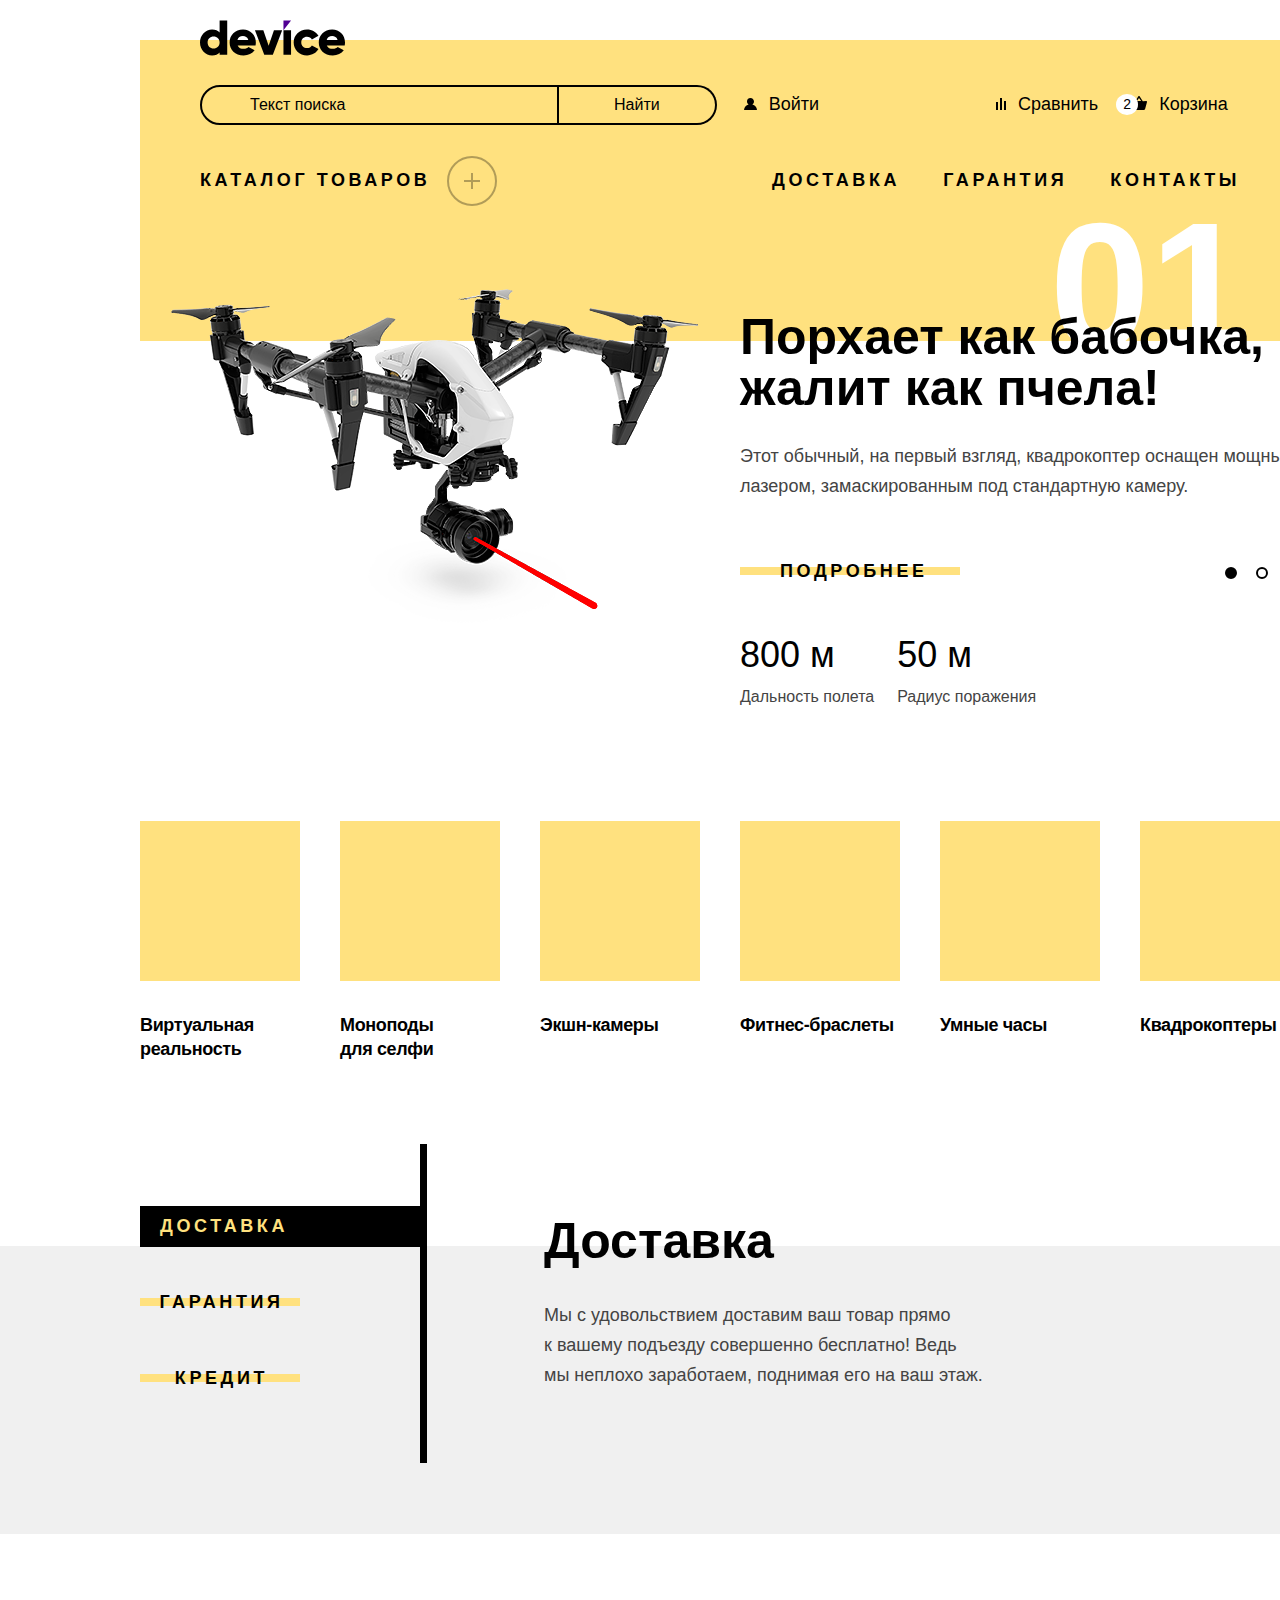
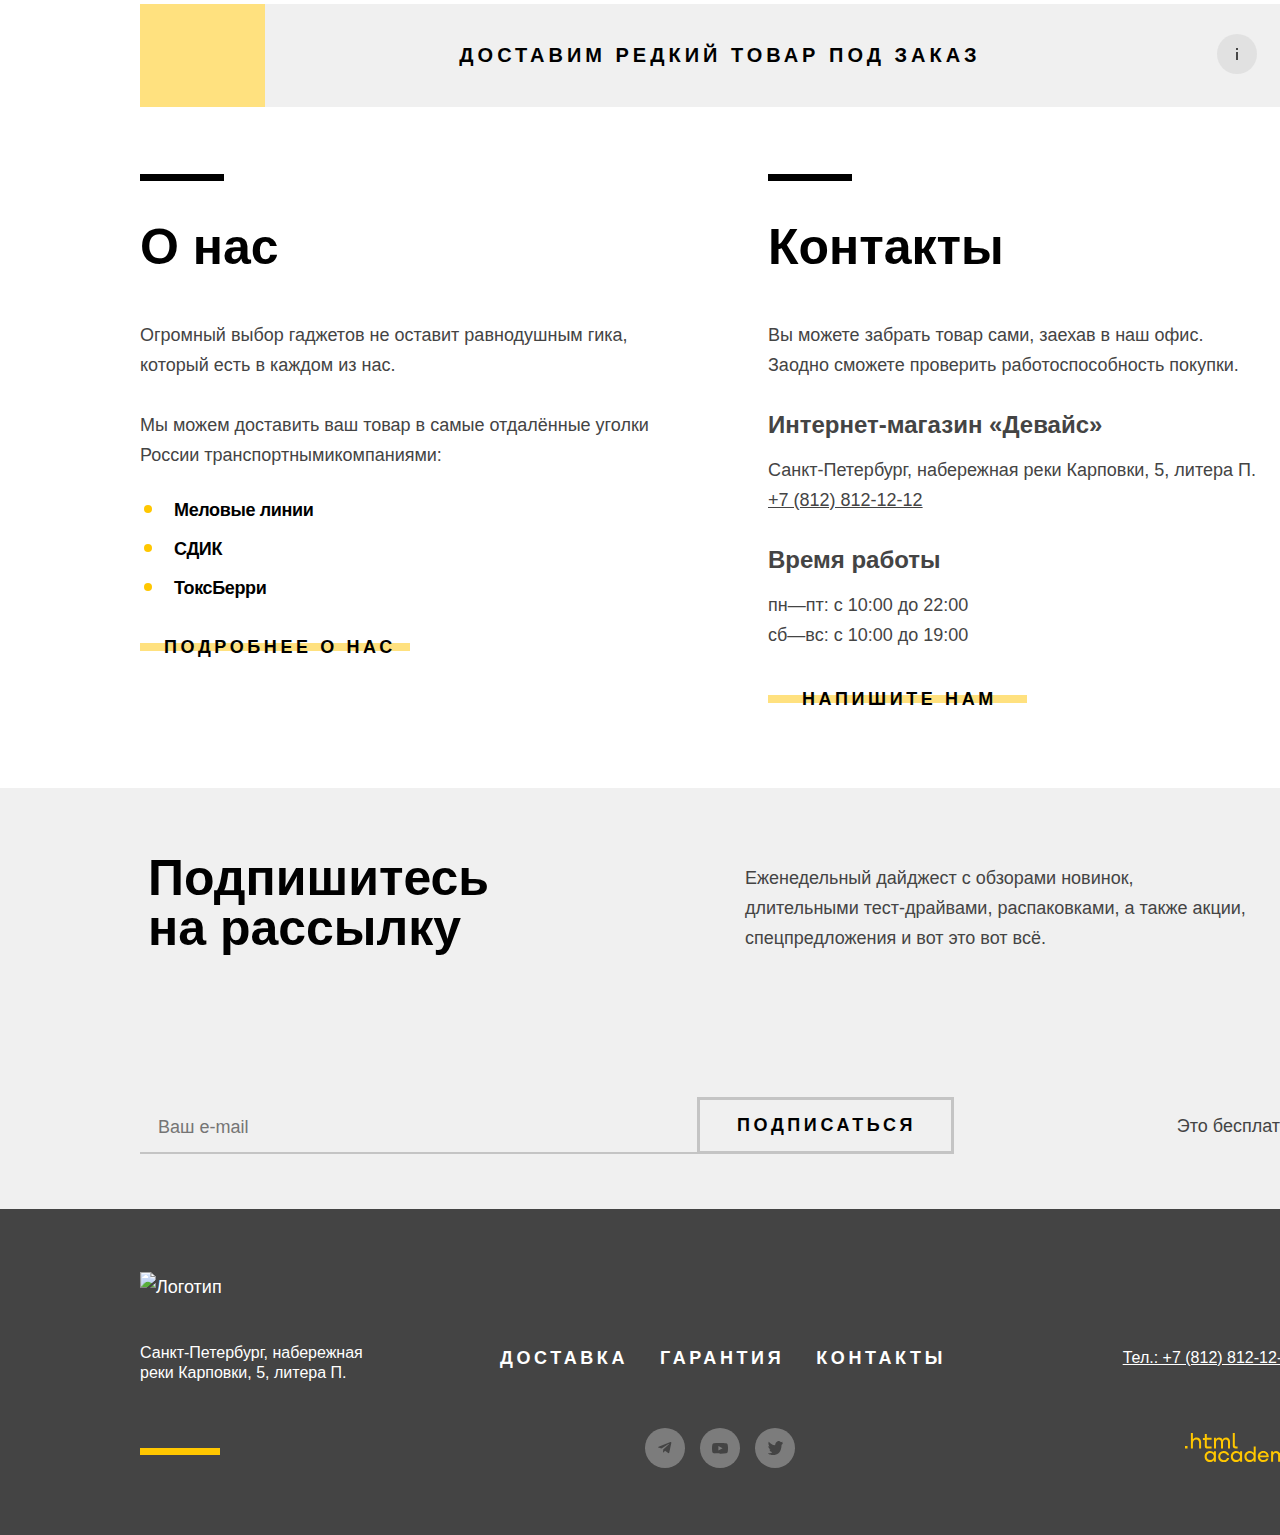
==== commit 4b332aec: "Merge pull request #8 from nastya12oz/master" ====
--- a/index.html
+++ b/index.html
@@ -4,15 +4,15 @@
     <meta charset="utf-8">
     <title>Девайс</title>
     <link rel="stylesheet" href="styles/styles.css">
-    <link rel="icon" href="favicon.ico">
+    <link rel="icon" type="image/png" sizes="32x32" href="images/favicon-32x32.png">
   </head>
   <body>
     <header class="page-header page-container main-header">
-      <a class="header-logo-link" href="index.html">
-        <img class="header-logo" src="images/device_logo.svg" width="145" height="36" alt="Логотип магазина Девайс">
+      <a class="header-logo-link">
+        <img class="header-logo" src="images/device_logo.svg" width="145" height="36" alt="Логотип магазина Девайс.">
       </a>
       <div class="navigation-wrap">
-        <form class="search-form" action="https://echo.htmlacademy.ru/" method="post">
+        <form class="search-form" action="https://echo.htmlacademy.ru/" method="get">
           <label class="search-form-wrap" aria-label="Поиск по сайту">
             <input class="navigation-search" name="search" type="search" placeholder="Поиск по сайту" value="Текст поиска" required>
           </label>
@@ -47,15 +47,15 @@
             </a>
             <div class="popover popover-cart">
               <div class="popover-content">
-                <h2 class="popover-title visually-hidden">Корзина</h2>
+                <span class="visually-hidden">Товары в корзине.</span>
                 <ul class="cart-items-list">
                   <li class="cart-item">
                     <a class="popover-item-link">
                       <img class="popover-image" src="images/product_1.jpg" width="39" height="43" alt="">
                       <p class="cart-item-title">Любительская селфи-палка</p>
                     </a>
-                    <button class="popover-close-button button">
-                      <span class="visually-hidden">Удалить из корзины</span>
+                    <button class="popover-close-button button" type="button">
+                      <span class="visually-hidden">Удалить из корзины.</span>
                     </button>
                   </li>
                   <li class="cart-item">
@@ -63,7 +63,7 @@
                       <img class="popover-image" src="images/product_2.jpg" width="39" height="43" alt="">
                       <p class="cart-item-title">Профессиональная селфи-палка</p>
                     </a>
-                    <button class="popover-close-button button">
+                    <button class="popover-close-button button" type="button">
                         <span class="visually-hidden">Удалить из корзины</span>
                       </button>
                   </li>
@@ -111,7 +111,7 @@
               </ul>
               <ul class="subcatalog-list">
                 <li class="subcatalog-item">
-                  <a class="subcatalog-link" href="#">Квадрокоптеры</a>
+                  <a class="subcatalog-link subcatalog-current" href="#">Квадрокоптеры</a>
                 </li>
               </ul>
             </div>
@@ -130,12 +130,13 @@
     </header>
     <main class="main-container main-index">
       <div class="page-container">
-        <h1 class="shop-title visually-hidden">Магазин Девайс</h1>
+        <h1 class="shop-title visually-hidden">Магазин Девайс.</h1>
+        <h2 class="visually-hidden">Товары на главной странице.</h2>
         <ul class="slider-description">
           <li class="slider-item">
-            <h2 class="slider-1-title visually-hidden">Квадрокоптер</h2>
+            <h3 class="slider-1-title visually-hidden">Квадрокоптер.</h3>
             <div class="product-container container-1">
-              <img class="slider-image" src="images/quadrocopter.png" width="560" height="560" alt="Квадрокоптер">
+              <img class="slider-image" src="images/quadrocopter.png" width="560" height="560" alt="Квадрокоптер.">
               <div class="product-text-container">
                 <strong class="section-title">Порхает как бабочка, жалит как пчела!</strong>
                 <p class="section-text">Этот обычный, на первый взгляд, квадрокоптер оснащен мощным лазером, замаскированным под
@@ -156,9 +157,9 @@
             </div>
           </li>
           <li class="slider-item item-02 visually-hidden">
-            <h2 class="slider-2-title visually-hidden">Фитнес-браслет</h2>
+            <h3 class="slider-2-title visually-hidden">Фитнес-браслет.</h3>
             <div class="product-container container-2">
-              <img class="slider-image" src="images/fitness_bracelet.png" width="560" height="560" alt="Фитнес-браслет">
+              <img class="slider-image" src="images/fitness_bracelet.png" width="560" height="560" alt="Фитнес-браслет.">
               <div class="product-text-container">
                 <strong class="section-title">Худеем<br>правильно!</strong>
                 <p class="section-text">Мотивирующие фитнес-браслеты помогут найти в себе силы не пропускать занятия и соблюдать
@@ -174,9 +175,9 @@
             </div>
           </li>
           <li class="slider-item item-03 visually-hidden">
-            <h2 class="slider-3-title visually-hidden">Селфи-палка</h2>
+            <h3 class="slider-3-title visually-hidden">Селфи-палка.</h3>
             <div class="product-container container-3">
-              <img class="slider-image" src="images/selfie_sticks.png" width="560" height="560" alt="Селфи-палки">
+              <img class="slider-image" src="images/selfie_sticks.png" width="560" height="560" alt="Селфи-палки.">
               <div class="product-text-container">
                 <strong class="section-title">Делай селфи,<br>как Бен Стиллер!</strong>
                 <p class="section-text">Самая длинная палка для селфи доступна в нашем магазине. Восемь (Восемь, Карл!) метров
@@ -200,17 +201,21 @@
             </div>
           </li>
         </ul>
-        <button class="slider-left slider-button"></button>
-        <button class="slider-right slider-button"></button>
+        <button class="slider-left slider-button" type="button">
+          <span class="visually-hidden">Предыдущий товар.</span>
+        </button>
+        <button class="slider-right slider-button" type="button">
+          <span class="visually-hidden">Следующий товар.</span>
+        </button>
         <ol class="slider-pagination">
           <li class="slider-pagination-item">
-            <span class="visually-hidden">1 фото</span>
+            <span class="visually-hidden">1 фото.</span>
             <div class="focus-slider-wrap">
               <button class="slider-pagination-button slider-pagination-button-current" type="button"></button>
             </div>
           </li>
           <li class="slider-pagination-item">
-            <span class="visually-hidden">2 фото</span>
+            <span class="visually-hidden">2 фото.</span>
             <div class="focus-slider-wrap">
               <button class="slider-pagination-button" type="button"></button>
             </div>
@@ -222,7 +227,7 @@
           </li>
         </ol>
         <section class="catalog-main">
-          <h2 class="catalog-main-title visually-hidden">Каталог товаров</h2>
+          <h2 class="catalog-main-title visually-hidden">Каталог товаров.</h2>
           <ul class="catalog-main-list">
             <li class="catalog-main-item">
               <a class="button-catalog-link" href="catalog.html">
@@ -264,7 +269,7 @@
         </section>
       </div>
       <section class="options">
-        <h2 class="visually-hidden options-title">Опции при покупке</h2>
+        <h2 class="visually-hidden options-title">Опции при покупке.</h2>
         <div class="page-container options-wrap">
           <div class="button-container">
             <button class="button options-button options-button-current" type="button">
@@ -300,14 +305,14 @@
         </div>
       </section>
       <section class="unique-delivery page-container">
-        <h3 class="visually-hidden">Уникальная доставка</h3>
+        <h3 class="visually-hidden">Уникальная доставка.</h3>
           <a class="unique-delivery-link" href="#">Доставим редкий товар под заказ</a>
       </section>
       <div class="about-wrap page-container">
         <section class="about">
           <h2 class="section-title about-title">О нас</h2>
           <p class="about-items-info">Огромный выбор гаджетов не оставит равнодушным гика, который есть в каждом из нас.</p>
-          <h3 class="about-subtitle visually-hidden">Транспортные компании</h3>
+          <h3 class="about-subtitle visually-hidden">Транспортные компании.</h3>
           <p class="about-delivery-info">Мы можем доставить ваш товар в самые отдалённые уголки России транспортнымикомпаниями:</p>
           <ul class="about-delivery-list">
             <li class="about-delivery-item">Меловые линии</li>
@@ -343,8 +348,8 @@
           <div class="subscription-wrap">
             <form class="newsletter-form" action="https://echo.htmlacademy.ru/" method="post">
               <label class="visually-hidden" for="newsletter-email">Email</label>
-              <input class="field newslatter-field" placeholder="Ваш e-mail" type="email" name="newsletter-email" id="newsletter-email" required>
-              <button type="submit" class="button subscription-button"><span>Подписаться</span></button>
+              <input class="field newsletter-field" placeholder="Ваш e-mail" type="email" name="newsletter-email" id="newsletter-email" required>
+              <button class="button subscription-button" type="submit"><span>Подписаться</span></button>
             </form>
             <p class="subscription-additional-info">Это бесплатно</p>
           </div>
@@ -353,9 +358,9 @@
     </main>
     <footer class="page-footer">
       <div class="page-container">
-        <a class="footer-logo" href="#">
+        <a class="footer-logo">
           <img class="footer-logo" src="images/device_logo_yellow.svg" width="145" height="36"
-            alt="Логотип магазина Девайс">
+            alt="Логотип магазина Девайс.">
         </a>
         <div class="footer-line1">
           <address class="footer-address">Санкт-Петербург, набережная реки Карповки, 5, литера П.
@@ -377,23 +382,39 @@
           <div class="footer-rectangle"></div>
           <ul class="footer-social-list">
             <li class="footer-social-item">
-              <a class="footer-social-link button-tg" href="https://t.me/htmlacademy" target="_blank">
-                <span class="visually-hidden">Телеграм</span>
+              <a class="footer-social-link" href="https://t.me/htmlacademy" target="_blank">
+                <span class="visually-hidden">Телеграм.</span>
+                <svg class="footer-icon" width="14" height="12" viewBox="0 0 14 12" fill="none" xmlns="http://www.w3.org/2000/svg">
+                  <path d="M12.4431 0.0735832L0.623071 4.63158C-0.183596 4.95558 -0.178929 5.40558 0.475071 5.60625L3.50974 6.55292L10.5311 2.12292C10.8631 1.92092 11.1664 2.02958 10.9171 2.25092L5.2284 7.38492H5.22707L5.2284 7.38558L5.01907 10.5136C5.32574 10.5136 5.46107 10.3729 5.63307 10.2069L7.10707 8.77358L10.1731 11.0382C10.7384 11.3496 11.1444 11.1896 11.2851 10.5149L13.2977 1.02958C13.5037 0.203583 12.9824 -0.170417 12.4431 0.0735832Z" fill="#444444"/>
+                  </svg>
               </a>
             </li>
             <li class="footer-social-item">
-              <a class="footer-social-link button-youtube" href="https://www.youtube.com/user/htmlacademyru" target="_blank">
-                <span class="visually-hidden">Ютуб</span>
+              <a class="footer-social-link" href="https://www.youtube.com/user/htmlacademyru" target="_blank">
+                <span class="visually-hidden">Ютуб.</span>
+                <svg class="footer-icon" width="16" height="11" viewBox="0 0 16 11" fill="currentColor" xmlns="http://www.w3.org/2000/svg">
+                  <g clip-path="url(#clip0_19415_1383)">
+                  <path d="M15.6671 1.67464C15.5765 1.35146 15.4 1.05887 15.1564 0.827973C14.9059 0.589975 14.5989 0.41973 14.2644 0.333306C13.0124 0.00330585 7.99641 0.00330593 7.99641 0.00330593C5.9053 -0.0204856 3.8147 0.0841556 1.73641 0.316639C1.40187 0.409448 1.09545 0.583497 0.844411 0.823306C0.597745 1.06064 0.419078 1.35331 0.325745 1.67397C0.10154 2.8818 -0.00739387 4.1082 0.000411455 5.33664C-0.00758854 6.56397 0.101078 7.78997 0.325745 8.99931C0.417078 9.31864 0.595078 9.60997 0.842411 9.84531C1.08974 10.0806 1.39774 10.2506 1.73641 10.3406C3.00508 10.67 7.99641 10.67 7.99641 10.67C10.0902 10.6938 12.1835 10.5892 14.2644 10.3566C14.5989 10.2702 14.9059 10.1 15.1564 9.86197C15.3999 9.63112 15.5762 9.33849 15.6664 9.01531C15.8965 7.80794 16.0083 6.58103 16.0004 5.35197C16.0177 4.11771 15.906 2.88502 15.6671 1.67397V1.67464ZM6.40174 7.61931V3.05464L10.5751 5.33731L6.40174 7.61931Z" fill="#444444"/>
+                  </g>
+                  <defs>
+                  <clipPath id="clip0_19415_1383">
+                  <rect width="16" height="11" fill="white"/>
+                  </clipPath>
+                  </defs>
+                  </svg>
               </a>
             </li>
             <li class="footer-social-item">
-              <a class="footer-social-link button-tw" href="https://twitter.com/htmlacademy_ru" target="_blank">
-                <span class="visually-hidden">Твиттер</span>
+              <a class="footer-social-link" href="https://twitter.com/htmlacademy_ru" target="_blank">
+                <span class="visually-hidden">Твиттер.</span>
+                <svg class="footer-icon" width="15" height="15" viewBox="0 0 15 15" fill="none" xmlns="http://www.w3.org/2000/svg">
+                  <path d="M9.7 0.155143C11.2 -0.344857 12.3 0.455143 12.9 1.25514C13.4 1.05514 14 0.855143 14.6 0.655143C14.6 1.45514 14.1 2.05514 13.8 2.25514C14.5 2.45514 15 1.85514 15 1.85514C14.9 2.75514 14.1 3.55514 13.6 3.75514C13.4 10.0551 10.8 14.1551 4.7 14.0551C4.2 14.0551 4.8 14.0551 4.3 14.0551C4 14.0551 0.6 13.6551 0 12.2551C2 12.4551 3.4 11.8551 4.1 11.1551C3.3 10.8551 1.7 10.7551 1.5 8.35514C1.8 8.55514 2 8.65514 2.6 8.55514C1.5 7.75514 0.3 7.05514 0.4 5.05514C0.7 5.35514 1.3 5.55514 1.6 5.45514C1 5.25514 -0.2 2.35514 0.8 0.855143C2.4 2.55514 4.1 4.25514 7.1 4.35514C7.3 2.25514 8.1 0.855143 9.7 0.155143Z" fill="#444444"/>
+                  </svg>
               </a>
             </li>
           </ul>
           <a class="htmlacademy-link" href="https://htmlacademy.ru/" target="_blank">
-            <span class="visually-hidden">Логотип Htmlacademy</span>
+            <span class="visually-hidden">Логотип Htmlacademy.</span>
             <svg class="htmlacademy-logo" width="115" height="33" fill="none" xmlns="http://www.w3.org/2000/svg"><path d="M0 12.9v2.6h2.5v-2.6H0ZM11.6 4.5c-1.6 0-2.8.7-3.6 1.7h-.1V0h-2v15.5h2v-5.3c0-2.1 1.3-3.6 3.3-3.6 1.8 0 2.9 1.4 2.9 3.2v5.7h2V9.4c.1-3-1.8-4.9-4.5-4.9ZM26.6 4.8h-4.8V1.1h-2v3.8h-1.9v2h1.9v6c0 1.7
               1 2.7 2.7 2.7h4.1v-2h-3.7c-.7 0-1.1-.4-1.1-1.1V6.8h4.8v-2ZM41.1 4.6c-1.6 0-2.9.8-3.5 2.1h-.1c-.6-1.2-1.8-2.1-3.4-2.1-1.4 0-2.5.8-3.1 1.8h-.1V4.8H29v10.6h2V10c0-2 1-3.5 2.6-3.5 1.5 0 2.4 1 2.4 2.6v6.3h2V9.8c0-2.4 1.4-3.3 2.6-3.3 1.5 0 2.4 1 2.4 2.6v6.3h2V8.9c.1-2.5-1.4-4.3-3.9-4.3ZM47.8
               12.7c0 1.7 1 2.7 2.8 2.7h2v-2h-1.7c-.7 0-1.1-.4-1.1-1.1V0h-2v12.7ZM28.9 19.7c-.9-1.1-2.2-1.8-3.9-1.8-3.1 0-5.4 2.3-5.4 5.6s2.3 5.6 5.4 5.6c1.8 0 3-.8 3.8-1.9h.1v1.6h2V18.2h-2v1.5Zm-3.6
@@ -408,8 +429,8 @@
     </footer>
     <div class="modal-container">
       <div class="modal modal-delivery">
-        <button class="modal-close-button">
-          <span class="visually-hidden">Закрыть</span>
+        <button class="modal-close-button" type="button">
+          <span class="visually-hidden">Закрыть.</span>
         </button>
         <section class="modal-content">
           <h2 class="modal-title">Доставка под заказ</h2>
@@ -417,23 +438,25 @@
             <div class="modal-wrap">
               <p class="field-group">
                 <label class="modal-text" for="auth-login">Ваше имя:</label>
-                <input class="auth-form-field field name-field" type="text" id="auth-login" name="auth-login" placeholder="Введите имя">
+                <input class="auth-form-field field name-field" type="text" id="auth-login" name="auth-login" placeholder="Введите имя" required>
               </p>
               <p class="field-group field-email">
                 <label class="modal-text modal-email" for="auth-email">Ваш e-mail:</label>
-                <input class="auth-form-field field email-field" type="email" id="auth-email" name="auth-email" value="почта">
+                <input class="auth-form-field field email-field" type="email" id="auth-email" name="auth-email" value="почта" required>
                 <span class="auth-email-text">Забавный у вас адрес</span>
               </p>
             </div>
             <div class="modal-wrap modal-amount">
               <p class="field-group">
                 <label class="modal-text" for="auth-item">Что нужно привезти:</label>
-                <input class="auth-form-field field item-field" type="text" id="auth-item" name="auth-item" placeholder="В свободной форме">
+                <input class="auth-form-field field item-field" type="text" id="auth-item" name="auth-item" placeholder="В свободной форме" required>
               </p>
               <div class="auth-number">
                 <div class="tooltip-wrap">
                   <label class="modal-text modal-info-amount" for="auth-number">Количество:</label>
-                  <a class="tooltip-icon" href="#"></a>
+                  <a class="tooltip-icon" href="#">
+                    <span class="visually-hidden">Информация о количестве.</span>
+                  </a>
                   <p class="tooltip-text">Постараемся найти, сколько нужно. Привезём сколько получится по требованиям<br>
                       к провозу багажа.
                   </p>
--- a/styles/styles.css
+++ b/styles/styles.css
@@ -42,7 +42,7 @@
   font-size: 18px;
   line-height: 30px;
   color: #444444;
-  background-color: #FFFFFF;
+  background-color: #ffffff;
   min-width: 1440px;
 }
 
@@ -84,7 +84,7 @@
 }
 
 .search-form-wrap:focus-within {
-  outline: solid 2px #AF4FFF;
+  outline: solid 2px #af4fff;
 }
 
 .navigation-search-button {
@@ -106,11 +106,11 @@
 
 .navigation-search-button:hover {
   background-color: #000000;
-  color: #FFFFFF;
+  color: #ffffff;
 }
 
 .focus-wrap:focus-within {
-  outline: solid 2px #AF4FFF;
+  outline: solid 2px #af4fff;
 }
 
 .navigation-search-button:active {
@@ -146,7 +146,7 @@
 }
 
 .navigation-button:focus {
-  outline: solid 2px #AF4FFF;
+  outline: solid 2px #af4fff;
 }
 
 .plus-button {
@@ -203,18 +203,19 @@
 }
 
 .navigation-button:focus-within {
-  outline: solid 2px #AF4FFF;
+  outline: solid 2px #af4fff;
 }
 
 .navigation-button-item:focus-within {
-  outline: solid 2px #AF4FFF;
+  outline: solid 2px #af4fff;
 }
 
 .subcatalog {
   display: none;
 }
 
-.navigation-button:hover + .subcatalog {
+.navigation-button:hover + .subcatalog,
+.navigation-button:focus-within + .subcatalog {
   display: flex;
 }
 
@@ -223,6 +224,10 @@
   margin-right: 60px;
   padding: 0;
   list-style-type: none;
+}
+
+.subcatalog-current {
+  border-bottom: solid 1px #000000;
 }
 
 .main-container {
@@ -235,21 +240,21 @@
 
 .main-header::before {
   content: " ";
-  border-bottom: #FFE17F;
+  border-bottom: #ffe17f;
   position: absolute;
   right: 0;
   width: 1160px;
   height: 180px;
   bottom: -135px;
-  background-color: #FFE17F;
+  background-color: #ffe17f;
   z-index: -2;
 }
 
 .slider-item::after {
   position: absolute;
   content: "01";
-  color: #FFFFFF;
-  font-family: "Rubik";
+  color: #ffffff;
+  font-family: "Rubik", sans-serif;
   font-weight: 700;
   line-height: 30px;
   font-size: 180px;
@@ -281,7 +286,7 @@
 }
 
 .header-logo-link:focus {
-  outline: solid 2px #AF4FFF;
+  outline: solid 2px #af4fff;
 }
 
 .header-logo-link:active {
@@ -315,6 +320,7 @@
 .user-login {
   margin-right: 177px;
 }
+
 .user-compare {
   margin-right: 33px;
 }
@@ -324,7 +330,7 @@
   padding: 23px 60px;
   list-style-type: none;
   position: absolute;
-  background-color: #FFE17F;
+  background-color: #ffe17f;
   width: 1160px;
   height: 180px;
   left: -60px;
@@ -352,7 +358,7 @@
 }
 
 .subcatalog-link:focus {
-  outline: solid 2px #AF4FFF;
+  outline: solid 2px #af4fff;
 }
 
 .subcatalog-link:active {
@@ -365,7 +371,7 @@
 }
 
 .navigation-icon:focus {
-  outline: solid 2px #AF4FFF;
+  outline: solid 2px #af4fff;
 }
 
 .navigation-icon:active {
@@ -399,17 +405,12 @@
   font-size: 14px;
   line-height: 17px;
   border-radius: 50%;
-  background-color: #FFFFFF;
+  background-color: #ffffff;
   padding: 2px 7px;
 }
 
 .popover-cart {
   display: none;
-}
-
-.basket:hover + .popover-cart,
-.basket:focus + .popover-cart {
-  display: block;
 }
 
 .popover-cart {
@@ -421,13 +422,18 @@
   width: 320px;
   padding: 20px 0;
   font-family: "Rubik", sans-serif;
-  color: #FFFFFF;
+  color: #ffffff;
   background-color: #000000;
   min-height: 86px;
 }
 
+.basket:hover + .popover-cart,
+.basket:focus + .popover-cart {
+  display: block;
+}
+
 .popover-cart::after {
-  content: '';
+  content: " ";
   position: absolute;
   right: 160px;
   top: -14px;
@@ -456,16 +462,16 @@
   padding-top: 14.5px;
   padding-bottom: 14.5px;
   border: none;
-  background-color: #FFFFFF;
+  background-color: #ffffff;
   line-height: 21px;
 }
 
 .popover-basket:hover {
-  background-color: #FFE17F;
+  background-color: #ffe17f;
 }
 
 .popover-basket:focus {
-  outline: solid 2px #AF4FFF;
+  outline: solid 2px #af4fff;
 }
 
 .popover-basket:active span,
@@ -482,7 +488,7 @@
 
 .popover-wrap {
   display: flex;
-  background-color: #1A1A1A;
+  background-color: #1a1a1a;
   margin: 0;
   margin-top: 23px;
   padding: 10px 20px;
@@ -522,7 +528,7 @@
 
 .popover-item-link:focus,
 .popover-close-button:focus {
-  outline: solid 2px #AF4FFF;
+  outline: solid 2px #af4fff;
 }
 
 .popover-item-link:active,
@@ -546,12 +552,6 @@
   margin-right: 23px;
 }
 
-.navigation-options {
-  display: flex;
-  flex-wrap: wrap;
-  align-items: center;
-}
-
 .navigation-options .navigation-item:nth-child(1) {
   position: relative;
   margin-right: auto;
@@ -570,7 +570,7 @@
 
 .page-header {
   position: relative;
-  background-color: #FFE17F;
+  background-color: #ffe17f;
   color: #000000;
   padding-left: 60px;
   padding-right: 60px;
@@ -591,11 +591,14 @@
   text-transform: uppercase;
   color: #000000;
   letter-spacing: 0.2em;
+  display: flex;
+  flex-wrap: wrap;
+  align-items: center;
 }
 
 .options,
 .subscription {
-  background-color: #F0F0F0;
+  background-color: #f0f0f0;
 }
 
 .options {
@@ -606,12 +609,12 @@
 
 .options::before {
   content: " ";
-  border-bottom: #FFE17F;
+  border-bottom: #ffe17f;
   position: absolute;
   width: 100%;
   height: 130px;
   top: -15px;
-  background-color: #FFFFFF;
+  background-color: #ffffff;
   z-index: -1;
 }
 
@@ -664,7 +667,7 @@
 }
 
 .slider-button:focus {
-  outline: solid 2px #AF4FFF;
+  outline: solid 2px #af4fff;
 }
 
 .slider-button:active {
@@ -706,7 +709,7 @@
   margin: 0;
   padding: 0;
   background-color: transparent;
-  border: solid 2px black;
+  border: solid 2px #000000;
   border-radius: 50%;
   cursor: pointer;
   outline: none;
@@ -717,7 +720,7 @@
 }
 
 .focus-slider-wrap:focus-within {
-  outline: solid 2px #AF4FFF;
+  outline: solid 2px #af4fff;
 }
 
 .slider-pagination-button:active {
@@ -750,26 +753,26 @@
   height: 8px;
   left: 0;
   bottom: 25px;
-  background-color: #FFE17F;
+  background-color: #ffe17f;
   z-index: -1;
 }
 
 .yellow-button:hover {
-  background-color: #FFE17F;
+  background-color: #ffe17f;
 }
 
 .yellow-button:focus {
-  outline: solid 2px #AF4FFF;
+  outline: solid 2px #af4fff;
   background-color: transparent;
 }
 
 .yellow-button:active {
-  background-color: #FFCC33;
+  background-color: #ffcc33;
   outline: none;
 }
 
 .yellow-button:active::before {
-  background-color: #FFCC33;
+  background-color: #ffcc33;
 }
 
 .yellow-button:disabled {
@@ -820,16 +823,17 @@
   margin-bottom: 70px;
 }
 
-.pagination-big {
+.pagination-big,
+.pagination-disabled {
   padding: 25px;
 }
 
 .pagination-big:hover {
-  background-color: #DCDCDC;
+  background-color: #dcdcdc;
 }
 
 .pagination-big:focus {
-  outline: solid 2px #AF4FFF;
+  outline: solid 2px #af4fff;
 }
 
 .pagination-big:active {
@@ -863,7 +867,7 @@
   height: 8px;
   left: 0;
   bottom: 17px;
-  background-color: #FFE17F;
+  background-color: #ffe17f;
   z-index: -2;
 }
 
@@ -874,7 +878,7 @@
 }
 
 .options-button-current span {
-  color: #FFE17F;
+  color: #ffe17f;
 }
 
 .options-button-current:hover span {
@@ -882,7 +886,7 @@
 }
 
 .options-button-current:focus {
-  outline: solid 2px #AF4FFF;
+  outline: solid 2px #af4fff;
 }
 
 .options-button-current:active span {
@@ -895,7 +899,7 @@
 }
 
 .button-container::after {
-  content:'';
+  content: " ";
   position: absolute;
   top: -62px;
   left: 280px;
@@ -920,7 +924,6 @@
   color: #000000;
   text-decoration: none;
   display: inline-block;
-  cursor: pointer;
 }
 
 .button-catalog-link {
@@ -937,11 +940,11 @@
 }
 
 .catalog-item:hover {
-  background-color: #FFC700;
-  }
+  background-color: #ffc700;
+}
 
 .button-catalog-link:focus {
-  outline: solid 2px #AF4FFF;
+  outline: solid 2px #af4fff;
 }
 
 .button-catalog-link:active {
@@ -951,7 +954,7 @@
 
 .unique-delivery {
   position: relative;
-  background-color: #F0F0F0;
+  background-color: #f0f0f0;
   margin-top: 70px;
   margin-bottom: 130px;
 }
@@ -961,7 +964,7 @@
 }
 
 .grey-button:focus {
-  outline: solid 2px #AF4FFF;
+  outline: solid 2px #af4fff;
   opacity: 1;
 }
 
@@ -991,7 +994,7 @@
   background-image: url("../images/icons/truck.svg");
   background-position: center;
   background-repeat: no-repeat;
-  background-color: #FFE17F;
+  background-color: #ffe17f;
   width: 125px;
   height: 103px;
   left: 0;
@@ -1004,7 +1007,7 @@
   background-image: url("../images/icons/i.svg");
   background-position: center;
   background-repeat: no-repeat;
-  background-color: #DCDCDC;
+  background-color: #dcdcdc;
   border-radius: 50%;
   width: 40px;
   height: 40px;
@@ -1014,7 +1017,7 @@
 }
 
 .unique-delivery-link:hover::before {
-  background-color: #FFC700
+  background-color: #ffc700;
 }
 
 .unique-delivery-link:hover::after {
@@ -1022,7 +1025,7 @@
 }
 
 .unique-delivery-link:focus {
-  outline: solid 2px #AF4FFF;
+  outline: solid 2px #af4fff;
 }
 
 .unique-delivery-link:active {
@@ -1068,7 +1071,7 @@
   height: 8px;
   left: 0;
   top: 16px;
-  background-color: #FFE17F;
+  background-color: #ffe17f;
   z-index: -1;
 }
 
@@ -1078,13 +1081,13 @@
 }
 
 .about-link:focus {
-  outline: solid 2px #AF4FFF;
+  outline: solid 2px #af4fff;
 }
 
 .about-link:active::before {
   top: -10px;
   height: 40px;
-  background-color: #FFCC33;
+  background-color: #ffcc33;
   outline: none;
 }
 
@@ -1095,7 +1098,7 @@
   height: 8px;
   left: 0;
   bottom: 25px;
-  background-color: #FFE17F;
+  background-color: #ffe17f;
   z-index: -1;
 }
 
@@ -1134,11 +1137,6 @@
   padding-left: 34px;
 }
 
-.contacts-subtitle {
-  margin-top: 30px;
-  margin-bottom: 15px;
-}
-
 .contacts-schedule {
   margin: 0;
   padding: 0;
@@ -1147,8 +1145,8 @@
 }
 
 .subscription {
-padding-top: 80px;
-padding-bottom: 55px;
+  padding-top: 80px;
+  padding-bottom: 55px;
 }
 
 .subscription-wrap {
@@ -1197,7 +1195,7 @@
   width: 557px;
   border: none;
   background-color: inherit;
-  border-bottom: solid 2px #C4C4C4;
+  border-bottom: solid 2px #c4c4c4;
   font-family: "Rubik", sans-serif;
   font-weight: 400;
   font-size: 18px;
@@ -1207,15 +1205,15 @@
   padding-left: 18px;
 }
 
-.newslatter-field:focus {
-  background-color: #DCDCDC;
-}
-
-.newslatter-field:focus:invalid {
-  border-bottom: solid 3px #FF3D3D;
-}
-
-.newslatter-field:disabled {
+.newsletter-field:focus {
+  background-color: #dcdcdc;
+}
+
+.newsletter-field:focus:invalid {
+  border-bottom: solid 2px #ff3d3d;
+}
+
+.newsletter-field:disabled {
   opacity: 0.3;
 }
 
@@ -1224,7 +1222,7 @@
 }
 
 .subscription-button {
-  border: solid 3px #C4C4C4;
+  border: solid 3px #c4c4c4;
   padding: 15px 35px 15px 37px;
   text-align: center;
   background-color: transparent;
@@ -1233,11 +1231,11 @@
 .subscription-button:hover {
   background-color: #000000;
   border-color: #000000;
-  color: #FFFFFF;
+  color: #ffffff;
 }
 
 .subscription-button:focus {
-  outline: solid 2px #AF4FFF;
+  outline: solid 2px #af4fff;
 }
 
 .subscription-button:active span {
@@ -1249,34 +1247,36 @@
   opacity: 0.3;
 }
 
-
 .footer-line1 {
   display: flex;
+  flex-wrap: wrap;
   align-items: flex-start;
   margin-bottom: 45px;
 }
 
 .footer-address {
   width: 260px;
-  margin-right: 110px;
+  margin-right: 100px;
 }
 
 .footer-line2 {
   display: flex;
-  align-items: baseline;
+  flex-wrap: wrap;
   padding-bottom: 60px;
 }
 
 .footer-rectangle {
   width: 80px;
   height: 7px;
-  background-color: #FFC700;
-  margin-right: 424px;
+  background-color: #ffc700;
+  margin-right: auto;
   align-self: center;
 }
 
 .footer-list {
   display: flex;
+  flex-wrap: wrap;
+  max-width: 570px;
   margin: 0;
   padding: 0;
   list-style-type: none;
@@ -1318,7 +1318,7 @@
   width: 8px;
   height: 8px;
   border-radius: 50%;
-  background-color: #FFC700;
+  background-color: #ffc700;
   left: -30px;
   top: 5px;
 }
@@ -1350,11 +1350,11 @@
 
 .main-inner {
   flex-grow: 1;
-  background-color: #F0F0F0;
+  background-color: #f0f0f0;
 }
 
 .header-wrap {
-  background-color: #FFFFFF;
+  background-color: #ffffff;
   padding-top: 35px;
   padding-bottom: 13px;
 }
@@ -1403,7 +1403,8 @@
   position: relative;
   height: 2px;
   margin-bottom: 6px;
-  background-color: #DCDCDC;
+  margin-right: 20px;
+  background-color: #dcdcdc;
 }
 
 .range-bar {
@@ -1417,7 +1418,7 @@
   position: absolute;
   width: 18px;
   height: 18px;
-  background-color: #EBEBEB;
+  background-color: #ebebeb;
   border: 2px solid #242424;
   border-radius: 50%;
   cursor: pointer;
@@ -1433,8 +1434,8 @@
   content: "";
 }
 
-.range-toggle:focus::after  {
-  outline: solid 2px #AF4FFF;
+.range-toggle:focus::after {
+  outline: solid 2px #af4fff;
 }
 
 
@@ -1464,19 +1465,13 @@
 
 .catalog-filter-label {
   font-size: 15px;
-  color: rgba(0, 0, 0, 0.3)
-}
-
-
-.price-min {
-  margin-right: 70px;
-}
-
-.price-min:focus,
-.price-max:focus {
-  outline: solid 2px #AF4FFF;
-}
-
+  color: rgba(0, 0, 0, 0.3);
+}
+
+.price-min:focus-within,
+.price-max:focus-within {
+  outline: solid 2px #af4fff;
+}
 
 .range-input::-webkit-outer-spin-button,
 .range-input::-webkit-inner-spin-button {
@@ -1484,11 +1479,33 @@
   margin: 0;
 }
 
+.range-input {
+  background-color: transparent;
+  border: none;
+  font-size: 15px;
+  color: inherit;
+  outline: none;
+}
+
+.range-min {
+  width: 12px;
+  height: 18px;
+}
+
+.range-max {
+  width: 40px;
+  height: 18px;
+}
+
 .catalog-filter-group {
   margin: 0;
   margin-top: 25px;
   padding: 0;
   border: none;
+}
+
+.price-min {
+  margin-right: 68px;
 }
 
 .price-group {
@@ -1524,6 +1541,7 @@
   color: #000000;
   font-size: 16px;
 }
+
 .control-mark,
 .control-mark-radio {
   position: absolute;
@@ -1531,7 +1549,7 @@
   left: 0;
   width: 20px;
   height: 20px;
-  border: 2px solid #CCCCCC;
+  border: 2px solid #cccccc;
 }
 
 .control:hover {
@@ -1548,7 +1566,11 @@
 
 .control-input:focus + .control-mark,
 .control-input:focus + .control-mark-radio::after {
-  outline: solid 2px #AF4FFF;
+  outline: solid 2px #af4fff;
+}
+
+.control-input:disabled ~ span {
+  opacity: 0.1;
 }
 
 .control-input[type="checkbox"]:checked + .control-mark,
@@ -1567,10 +1589,6 @@
 
 .control-mark-radio {
   border-radius: 50%;
-}
-
-.radio-wrap {
-  background-color: tomato;
 }
 
 .control-input[type="radio"]:checked + .control-mark-radio::before {
@@ -1613,7 +1631,7 @@
 }
 
 .select-control:focus {
-  outline: solid 2px #AF4FFF;
+  outline: solid 2px #af4fff;
 }
 
 .select-control:active {
@@ -1661,7 +1679,7 @@
 }
 
 .breadcrumbs-item:focus {
-  outline: solid 2px #AF4FFF;
+  outline: solid 2px #af4fff;
 }
 
 .breadcrumbs-item:active {
@@ -1682,14 +1700,14 @@
 }
 
 .product-list-wrap {
-  background-color: #FFFFFF;
+  background-color: #ffffff;
   width: 840px;
   padding: 70px 40px 78px;
 }
 
 .product-list,
 .button-pagination-show-more {
-  background-color: #FFFFFF;
+  background-color: #ffffff;
 }
 
 .catalog-wrap {
@@ -1716,11 +1734,13 @@
 
 .catalog-filter-wrap {
   display: flex;
+  flex-wrap: wrap;
   align-items: center;
-  padding-right: 40px;
+  max-width: 840px;
+  margin-right: 40px;
   padding-left: 40px;
   padding-bottom: 20px;
-  background-color: #F0F0F0;
+  background-color: #f0f0f0;
 }
 
 .button-wrap {
@@ -1777,11 +1797,11 @@
   right: 10px;
   left: -40px;
   bottom: 5px;
-  background-color: #FFE17F;
+  background-color: #ffe17f;
   z-index: -1;
 }
 
- .product-card:nth-child(2)::before {
+.product-card:nth-child(2)::before {
   display: block;
   position: absolute;
   content: "New";
@@ -1830,7 +1850,7 @@
 }
 
 .product-card-link:focus {
-  outline: solid 2px #AF4FFF;
+  outline: solid 2px #af4fff;
 }
 
 .product-card-link:active {
@@ -1838,7 +1858,7 @@
 }
 
 .product-card-link:active .product-card-more::before {
-  background-color: #FFC700;
+  background-color: #ffc700;
 }
 
 .product-card-link:active .card-wrap {
@@ -1850,7 +1870,7 @@
   width: 100%;
   padding-top: 14px;
   padding-bottom: 14px;
-  border: solid 3px #F0F0F0;
+  border: solid 3px #f0f0f0;
   cursor: pointer;
 }
 
@@ -1859,7 +1879,7 @@
 }
 
 .button-pagination-show-more:focus {
-  outline: solid 2px #AF4FFF;
+  outline: solid 2px #af4fff;
 }
 
 .button-pagination-show-more:active {
@@ -1880,13 +1900,15 @@
 }
 
 .pagination {
-  padding: 0;
-  margin: 0;
-  margin-top: 44px;
-  display: flex;
+  display: flex;
+  flex-wrap: wrap;
   align-items: center;
   list-style-type: none;
-  background-color: #EBEBEB;
+  background-color: #ebebeb;
+  max-width: 760px;
+  padding: 0;
+  margin: 0;
+  margin-top: 44px;
 }
 
 .pagination-item {
@@ -1895,12 +1917,12 @@
 
 .pagination-item:first-child {
   margin: 0;
-  margin-right: 145px;
+  margin-right: auto;
 }
 
 .pagination-item:last-child {
   margin: 0;
-  margin-left: 147px;
+  margin-left: auto;
 }
 
 .pagination-link {
@@ -1921,11 +1943,13 @@
   font-weight: 700;
   font-size: 24px;
   line-height: 30px;
+  margin-top: 30px;
+  margin-bottom: 15px;
 }
 
 .page-footer {
   background-color: #444444;
-  color: #FFFFFF;
+  color: #ffffff;
 }
 
 .contacts-phone,
@@ -1939,17 +1963,17 @@
 }
 
 .footer-link:hover {
-  color: #FFC700;
-  border-bottom: solid 2px #FFC700;
+  color: #ffc700;
+  border-bottom: solid 2px #ffc700;
 }
 
 .footer-link:focus {
-  outline: solid 2px #AF4FFF;
+  outline: solid 2px #af4fff;
 }
 
 .footer-link:active {
-  color: #FFC700;
-  border-bottom: solid 2px #FFC700;
+  color: #ffc700;
+  border-bottom: solid 2px #ffc700;
   opacity: 0.5;
   outline: none;
 }
@@ -1971,35 +1995,37 @@
 }
 
 .phone {
-  margin: 0;
-  padding: 0;
-  width: 185px;
-  margin-left: 175px;
+  min-width: 185px;
+  margin: 0;
+  padding: 0;
+  padding-bottom: 10px;
+  margin-left: auto;
   align-self: center;
-  padding-bottom: 10px;
+  text-align: end;
 }
 
 .phone:hover {
-  color: #FFC700;
+  color: #ffc700;
 }
 
 .phone:focus {
-  outline: solid 2px #AF4FFF;
-}
-
-.phonek:active {
-  color: #FFC700;
-  opacity: 0.5;
+  outline: solid 2px #af4fff;
+}
+
+.phone:active {
+  color: #ffc700;
+  opacity: 0.3;
   outline: none;
 }
 
 .footer-social-list {
-  margin: 0;
-  padding: 0;
-  margin-right: 390px;
+  display: flex;
+  flex-wrap: wrap;
+  align-self: baseline;
+  margin: 0;
+  padding: 0;
+  margin-left: 35px;
   list-style-type: none;
-  display: flex;
-  flex-wrap: wrap;
 }
 
 .footer-social-item {
@@ -2015,39 +2041,25 @@
   display: block;
 }
 
-.button-tg {
-  background-image: url("../images/icons/telegram.svg");
-  background-repeat: no-repeat;
-}
-
-.button-tw {
-  background-image: url("../images/icons/twitter.svg");
-  background-repeat: no-repeat;
-}
-
-.button-youtube {
-  background-image: url("../images/icons/youtube.svg");
-  background-repeat: no-repeat;
-}
-
 .footer-social-link {
-  display: block;
+  display: flex;
+  justify-content: center;
+  align-items: center;
   width: 40px;
   height: 40px;
   border-radius: 50%;
-  background-color: rgba(255, 255, 255, 0.3);;
+  background-color: rgba(255, 255, 255, 0.3);
   background-repeat: no-repeat;
   background-position: center;
   background-size: 16px 16px;
 }
 
 .footer-social-link:hover {
-  background-color: #FFC700;
-  opacity: 0.8;
+  background-color: #ffc700;
 }
 
 .footer-social-item:focus-within {
-  outline: solid 2px #AF4FFF;
+  outline: solid 2px #af4fff;
 }
 
 .footer-social-link:focus {
@@ -2055,9 +2067,18 @@
 }
 
 .footer-social-link:active {
-  color: #FFC700;
-  opacity: 0.5;
-  outline: none;
+  color: #ffc700;
+  outline: none;
+}
+
+.footer-social-link:active .footer-icon {
+  opacity: 0.3;
+}
+
+.htmlacademy-link {
+  margin-top: 5px;
+  margin-left: auto;
+  align-self: flex-end;
 }
 
 .section-item {
@@ -2087,58 +2108,58 @@
 .catalog-item {
   width: 160px;
   height: 160px;
-  background-color: #FFE17F;
+  background-color: #ffe17f;
   background-repeat: no-repeat;
   margin-bottom: 32px;
 }
 
 .icon-vr {
-  background-image: url(../images/icons/virtual_reality_icon.svg);
+  background-image: url("../images/icons/virtual_reality_icon.svg");
   background-position: center;
 }
 
 .icon-monopode {
-  background-image: url(../images/icons/monopods_icon.svg);
+  background-image: url("../images/icons/monopods_icon.svg");
   background-position: bottom;
 }
 
 .icon-camera {
-  background-image: url(../images/icons/action_cameras_icon.svg);
+  background-image: url("../images/icons/action_cameras_icon.svg");
   background-position: center;
 }
 
 .icon-brace {
-  background-image: url(../images/icons/fitness_bracelets_icon.svg);
+  background-image: url("../images/icons/fitness_bracelets_icon.svg");
   background-repeat: no-repeat;
   background-position: center;
 }
 
 .icon-watches {
-  background-image: url(../images/icons/smart_watches_icon.svg);
+  background-image: url("../images/icons/smart_watches_icon.svg");
   background-position: center;
 }
 
 .icon-quadro {
-  background-image: url(../images/icons/quadcopters_icon.svg);
+  background-image: url("../images/icons/quadcopters_icon.svg");
   background-position: center;
 }
+
 .htmlacademy-logo {
-  fill: #FFC700;
+  fill: #ffc700;
 }
 
 .htmlacademy-logo:hover,
 .phone:hover {
-  fill: #FFFFFF;
+  fill: #ffffff;
 }
 
 .htmlacademy-link:focus,
 .phone:focus {
-  outline: solid 2px #AF4FFF;
-}
-
-.htmlacademy-logo:active,
-.phone:hover {
-  fill: #FFFFFF;
+  outline: solid 2px #af4fff;
+}
+
+.htmlacademy-logo:active {
+  fill: #ffffff;
   opacity: 0.5;
   outline: none;
 }
@@ -2155,7 +2176,7 @@
 }
 
 .footer-logo:focus {
-  outline: solid 2px #AF4FFF;
+  outline: solid 2px #af4fff;
 }
 
 .footer-logo:active {
@@ -2213,7 +2234,7 @@
 }
 
 .modal-close-button:focus {
-  outline: solid 2px #AF4FFF;
+  outline: solid 2px #af4fff;
 }
 
 .modal-close-button:active {
@@ -2247,25 +2268,25 @@
   width: 360px;
   height: 60px;
   border: none;
-  background-color: #F0F0F0;
+  background-color: #f0f0f0;
   padding: 20px;
   font-size: 16px;
 }
 
 .auth-form-field:hover {
-  background-color: #DCDCDC;
+  background-color: #dcdcdc;
 }
 
 .auth-form-field:focus {
-  outline: solid 2px #AF4FFF;
-}
-
-.auth-form-field:invalid {
-  outline: solid 2px #FF3D3D;
-}
-
-.auth-form-field:invalid + .auth-email-text {
-  color: #FF3D3D;
+  outline: solid 2px #af4fff;
+}
+
+.auth-form-field:focus:invalid {
+  outline: solid 2px #ff3d3d;
+}
+
+.auth-form-field:focus:invalid + .auth-email-text {
+  color: #ff3d3d;
 }
 
 .auth-form-field:disabled {
@@ -2307,7 +2328,7 @@
   height: 60px;
   margin: 0;
   border: none;
-  background-color: #F0F0F0;
+  background-color: #f0f0f0;
   background-repeat: no-repeat;
   background-position: center;
   display: block;
@@ -2321,15 +2342,15 @@
 }
 
 .amount-button:hover {
-  background-color: #EBEBEB;
+  background-color: #ebebeb;
 }
 
 .amount-button:focus {
-  outline: solid 2px #AF4FFF;
+  outline: solid 2px #af4fff;
 }
 
 .amount-button:active {
-  background-color: #EBEBEB;
+  background-color: #ebebeb;
   opacity: 0.5;
   outline: none;
 }
@@ -2364,7 +2385,7 @@
 .tooltip-icon {
   width: 26px;
   height: 26px;
-  background-color: #FFE17F;
+  background-color: #ffe17f;
   border-radius: 50%;
   background-image: url("../images/icons/i.svg");
   background-repeat: no-repeat;
@@ -2381,12 +2402,12 @@
   padding: 20px;
   font-size: 16px;
   line-height: 20px;
-  color: #FFFFFF;
+  color: #ffffff;
   z-index: -1;
 }
 
 .tooltip-text::after {
-  content:' ';
+  content: " ";
   position: absolute;
   right: 43px;
   top: -14px;
@@ -2399,7 +2420,7 @@
 }
 
 .tooltip-icon:focus {
-  outline: solid 2px #AF4FFF;
+  outline: solid 2px #af4fff;
 }
 
 .tooltip-icon:focus + .tooltip-text {
@@ -2423,7 +2444,7 @@
 }
 
 .modal-amount-input {
-  background-color: #F0F0F0;
+  background-color: #f0f0f0;
   border: none;
   position: relative;
   width: 180px;
@@ -2431,7 +2452,7 @@
   text-align: center;
   font-family: "Rubik", sans-serif;
   font-size: 16px;
-  appearance: textfield;
+  appearance: none;
   margin: 0;
   padding: 0;
   outline: none;
@@ -2439,8 +2460,13 @@
   padding-right: 60px;
 }
 
+input::-webkit-outer-spin-button,
+input::-webkit-inner-spin-button {
+    -webkit-appearance: none;
+}
+
 .modal-amount-input:invalid {
-  outline: solid 2px #FF3D3D;
+  outline: solid 2px #ff3d3d;
 }
 
 .auth-email-text {
@@ -2451,6 +2477,6 @@
   color: #000000;
 }
 
- .modal-container {
+.modal-container {
   display: none;
 }
